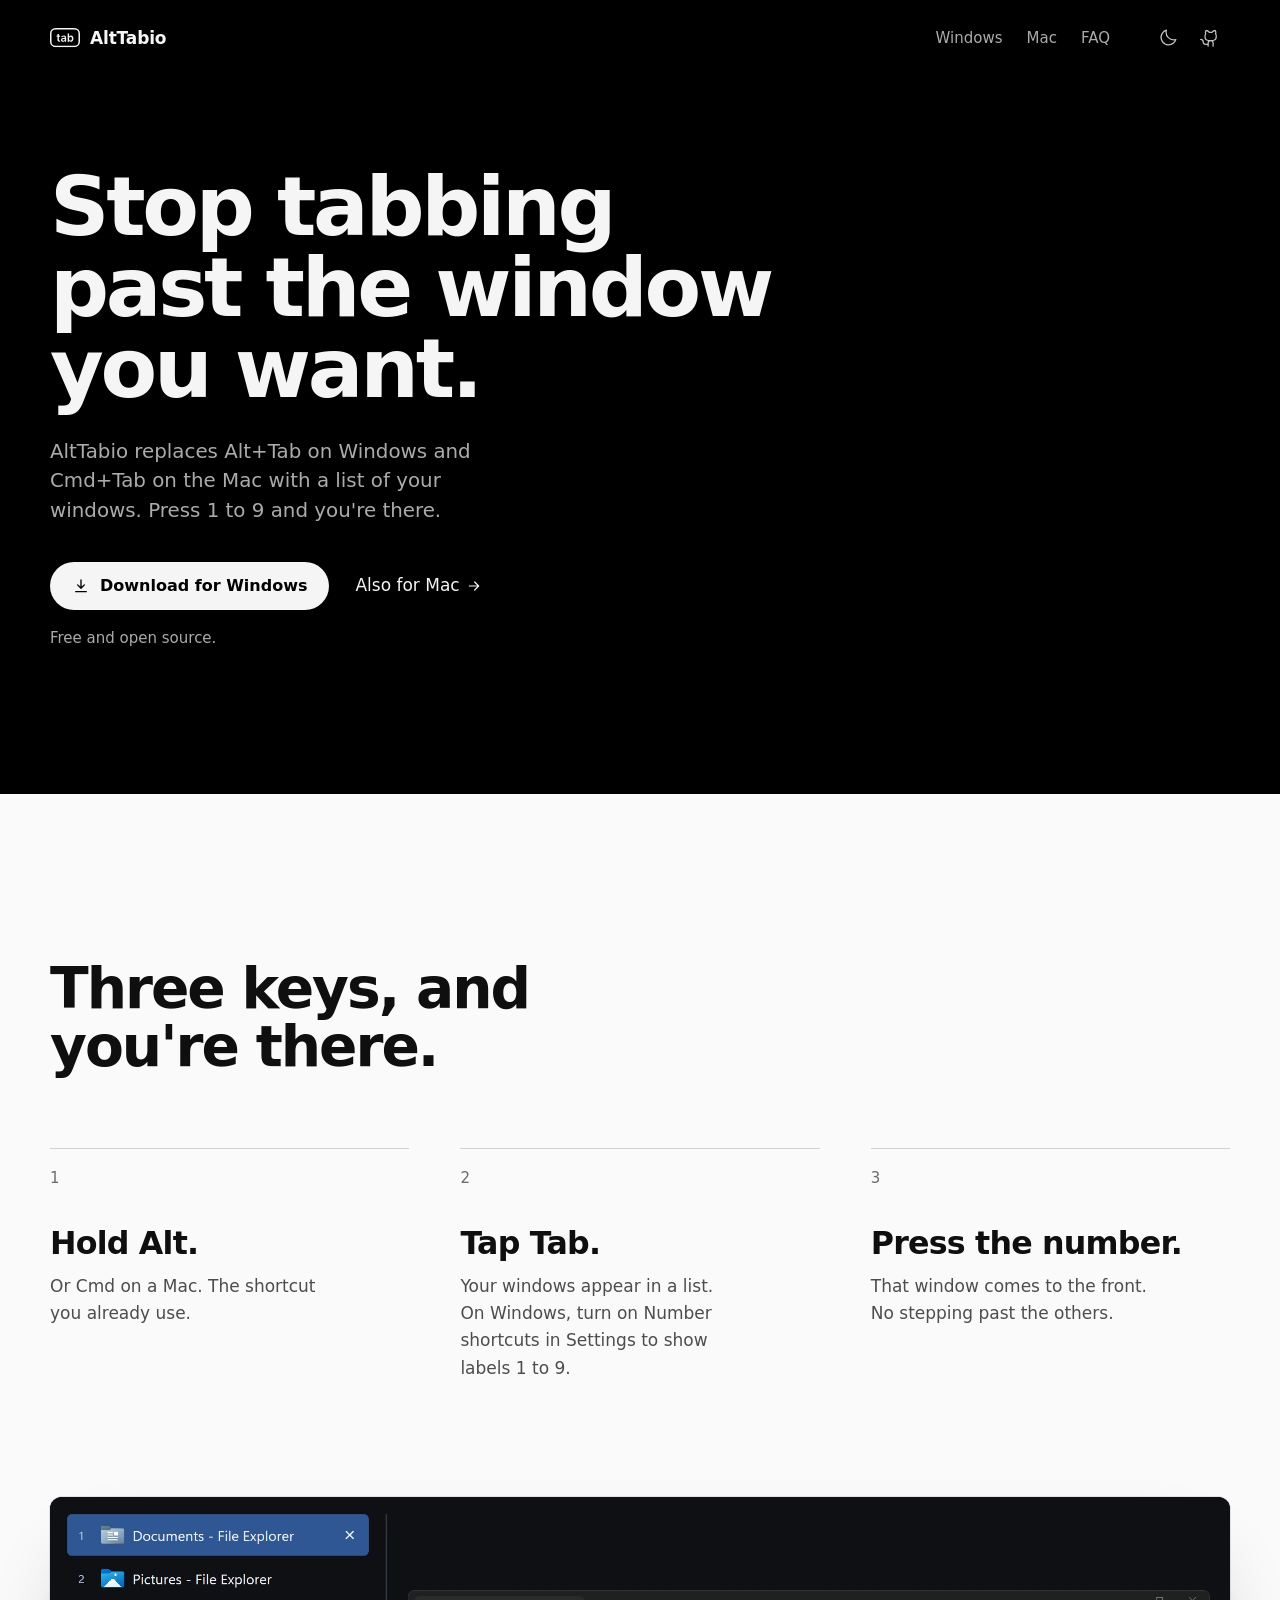
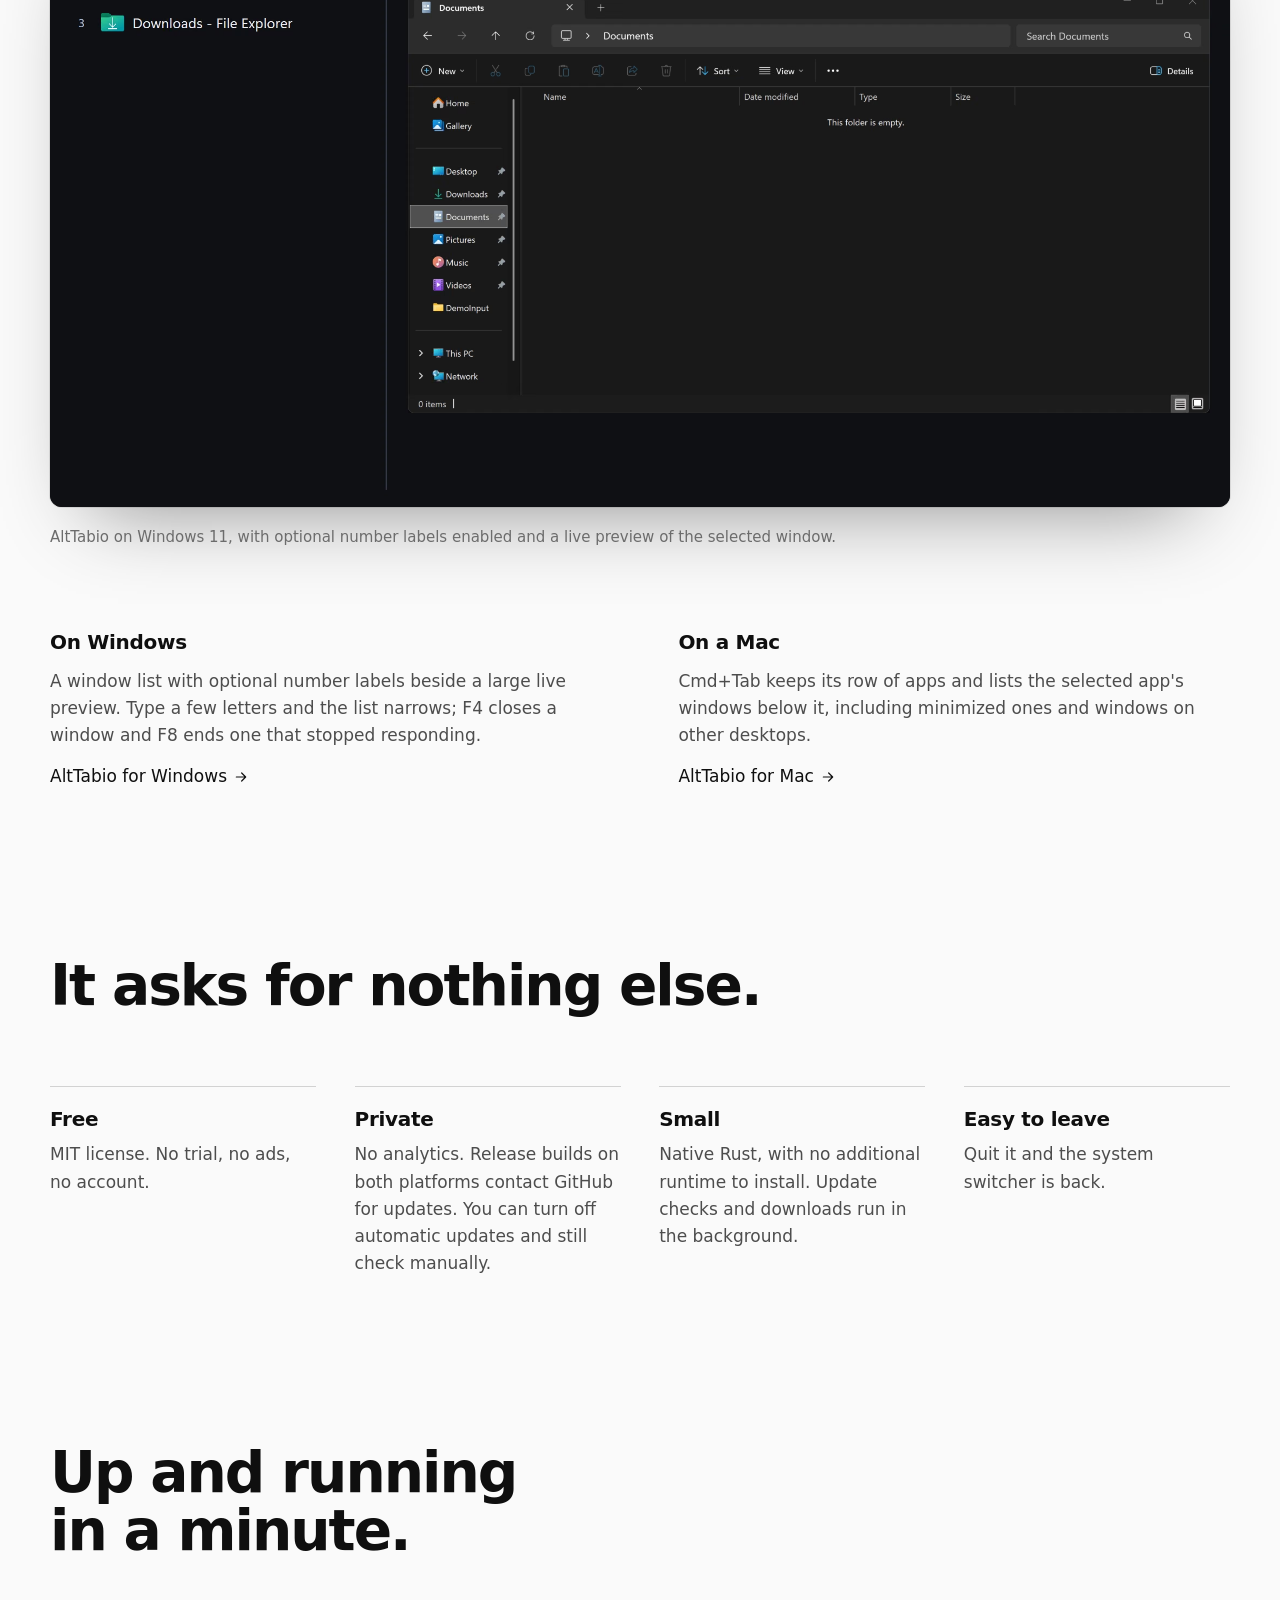
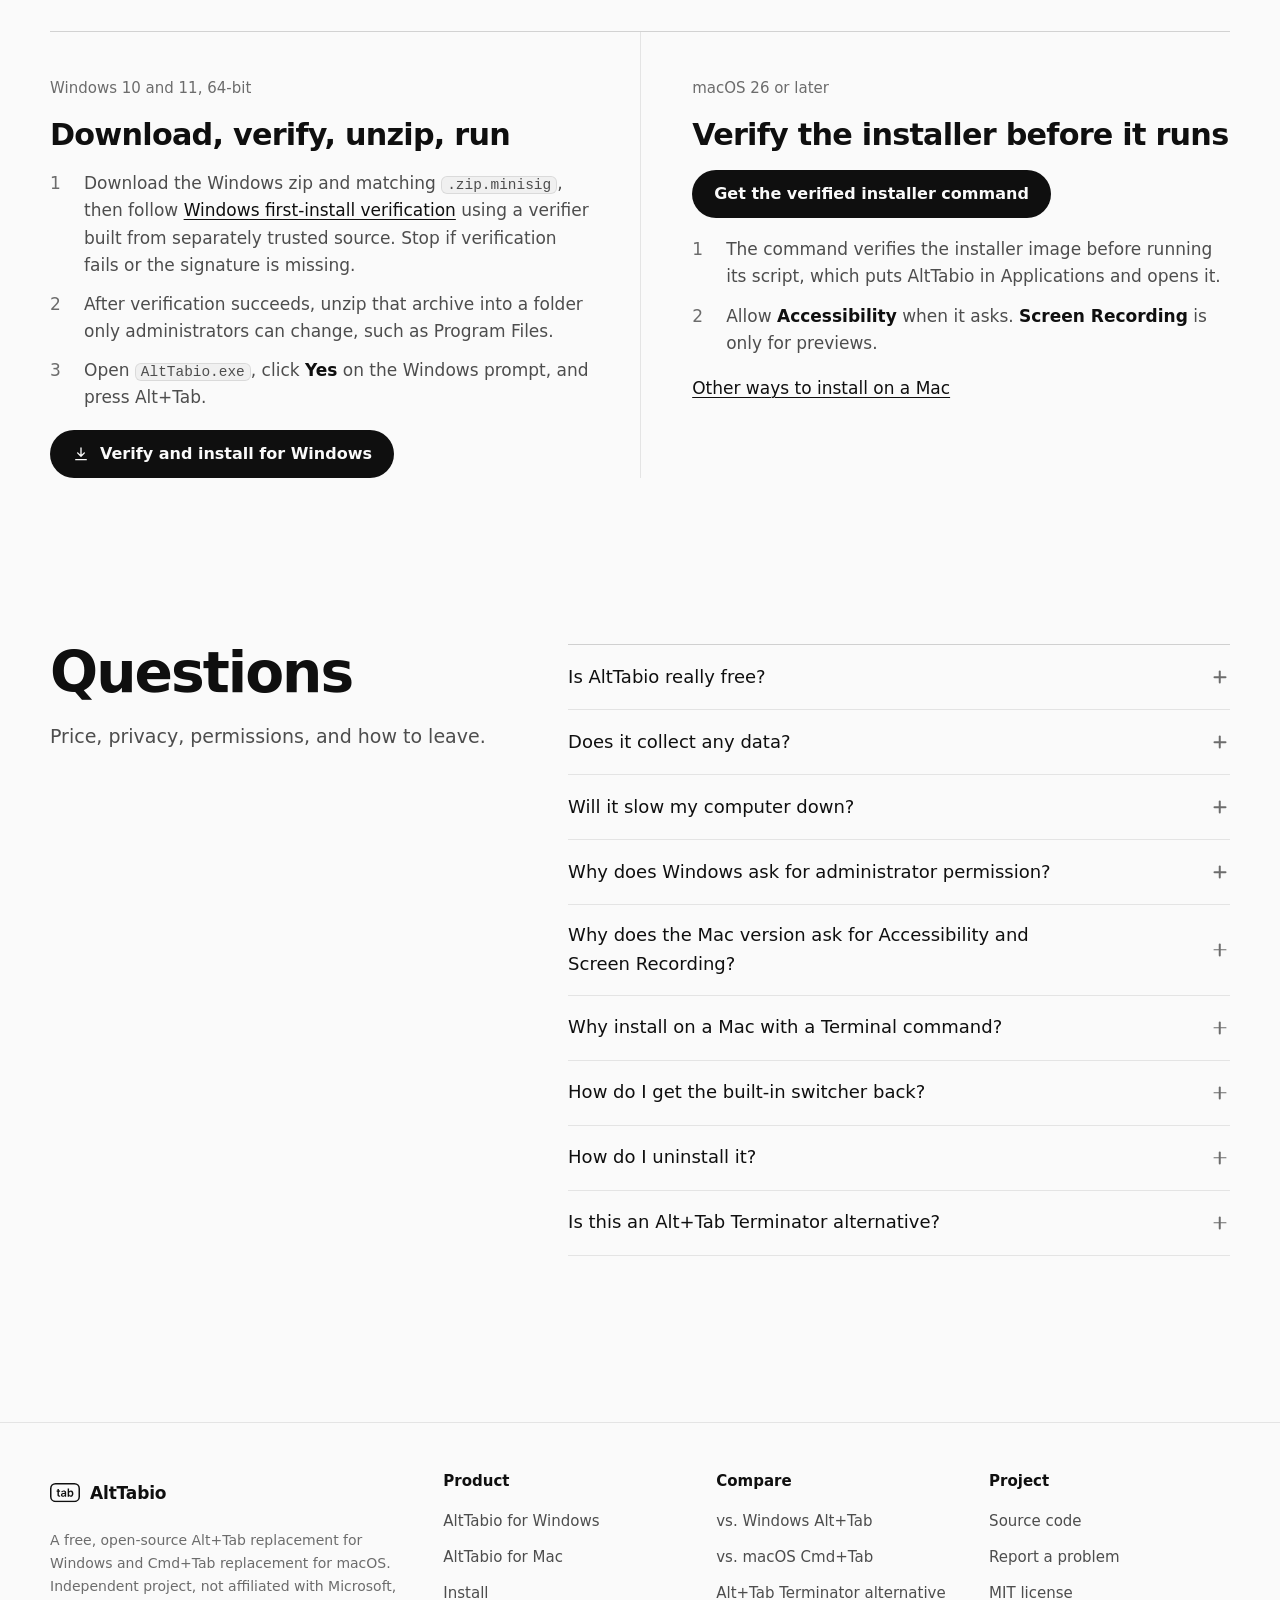
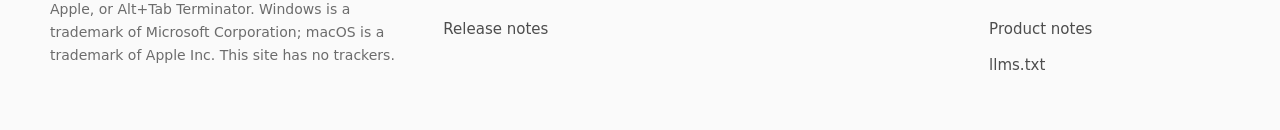
==== docs/index.html @ 64ae4514 "Merge main into the macOS installer bootstrap branch Preserve main's injected-input protections, Win" ====
<!doctype html>
<html lang="en">
<head>
<meta charset="utf-8" />
<meta name="viewport" content="width=device-width, initial-scale=1" />
<title>AltTabio: free Alt+Tab replacement for Windows and Mac</title>
<meta name="description" content="AltTabio replaces Alt+Tab on Windows and Cmd+Tab on macOS with a window list, number-key shortcuts, and a preview. Free, open source, no telemetry." />
<meta name="application-name" content="AltTabio" />
<meta name="robots" content="index, follow, max-image-preview:large, max-snippet:-1, max-video-preview:-1" />
<meta name="theme-color" content="#000000" media="(prefers-color-scheme: light)" />
<meta name="theme-color" content="#000000" media="(prefers-color-scheme: dark)" />
<meta name="color-scheme" content="light dark" />
<link rel="canonical" href="https://vibeslop.github.io/AltTabio/" />
<link rel="alternate" type="text/markdown" title="AltTabio product notes" href="https://vibeslop.github.io/AltTabio/product.md" />
<link rel="alternate" type="application/atom+xml" title="AltTabio releases" href="https://github.com/vibeslop/AltTabio/releases.atom" />
<link rel="describedby" href="https://vibeslop.github.io/AltTabio/llms.txt" />
<link rel="sitemap" type="application/xml" href="https://vibeslop.github.io/AltTabio/sitemap.xml" />
<link rel="icon" href="favicon.ico" sizes="any" />
<link rel="icon" href="favicon.svg" type="image/svg+xml" />
<link rel="apple-touch-icon" href="alttabio-icon.png" />
<meta property="og:type" content="website" />
<meta property="og:site_name" content="AltTabio" />
<meta property="og:locale" content="en_US" />
<meta property="og:title" content="AltTabio: free Alt+Tab replacement for Windows and Mac" />
<meta property="og:description" content="A window list, number-key shortcuts, and a preview. Replaces Alt+Tab on Windows and Cmd+Tab on macOS. Free and open source." />
<meta property="og:url" content="https://vibeslop.github.io/AltTabio/" />
<meta property="og:image" content="https://vibeslop.github.io/AltTabio/images/og-share.jpg" />
<meta property="og:image:type" content="image/jpeg" />
<meta property="og:image:width" content="1200" />
<meta property="og:image:height" content="630" />
<meta property="og:image:alt" content="AltTabio: Stop tabbing past the window you want. Free for Windows and Mac. A dark keyboard with the Tab key lit." />
<meta name="twitter:card" content="summary_large_image" />
<meta name="twitter:title" content="AltTabio: free Alt+Tab replacement for Windows and Mac" />
<meta name="twitter:description" content="A window list, number-key shortcuts, and a preview. Replaces Alt+Tab on Windows and Cmd+Tab on macOS." />
<meta name="twitter:image" content="https://vibeslop.github.io/AltTabio/images/og-share.jpg" />
<link rel="preload" as="image" type="image/avif" imagesrcset="images/hero-keyboard-1280.avif 1280w, images/hero-keyboard-1920.avif 1920w, images/hero-keyboard-2880.avif 2880w" imagesizes="100vw" media="(min-width: 760px)" fetchpriority="high" />
<link rel="stylesheet" href="site.css" />
<script>
(function () {
  var root = document.documentElement;
  try {
    var stored = localStorage.getItem("alttabio-theme");
    root.dataset.theme = stored === "light" || stored === "dark" ? stored
      : (matchMedia("(prefers-color-scheme: dark)").matches ? "dark" : "light");
  } catch (e) {
    root.dataset.theme = "light";
  }
  // Picks the download to lead with before the first paint. iPads report a Mac platform
  // but have touch points, and AltTabio does not run on them.
  var platform = (navigator.userAgentData && navigator.userAgentData.platform) || navigator.platform || "";
  root.dataset.os = /mac/i.test(platform) && navigator.maxTouchPoints < 2 ? "mac" : /win/i.test(platform) ? "windows" : "other";
})();
</script>
<script src="site.js" defer></script>
<script type="application/ld+json">
{
  "@context": "https://schema.org",
  "@graph": [
    {
      "@type": "WebSite",
      "@id": "https://vibeslop.github.io/AltTabio/#website",
      "url": "https://vibeslop.github.io/AltTabio/",
      "name": "AltTabio",
      "description": "Free, open-source Alt+Tab replacement for Windows and Cmd+Tab replacement for macOS.",
      "inLanguage": "en",
      "publisher": {"@id": "https://vibeslop.github.io/AltTabio/#software"}
    },
    {
      "@type": "WebPage",
      "@id": "https://vibeslop.github.io/AltTabio/#webpage",
      "url": "https://vibeslop.github.io/AltTabio/",
      "name": "AltTabio: free Alt+Tab replacement for Windows and Mac",
      "isPartOf": {"@id": "https://vibeslop.github.io/AltTabio/#website"},
      "about": {"@id": "https://vibeslop.github.io/AltTabio/#software"},
      "primaryImageOfPage": {"@type": "ImageObject", "url": "https://vibeslop.github.io/AltTabio/images/og-share.jpg"},
      "inLanguage": "en",
      "dateModified": "2026-10-23"
    },
    {
      "@type": "SoftwareApplication",
      "@id": "https://vibeslop.github.io/AltTabio/#software",
      "name": "AltTabio",
      "alternateName": ["Alt Tabio", "Alt-Tabio"],
      "url": "https://vibeslop.github.io/AltTabio/",
      "image": "https://vibeslop.github.io/AltTabio/alttabio-icon.png",
      "screenshot": "https://vibeslop.github.io/AltTabio/images/hero-switcher.png",
      "description": "AltTabio is a free, open-source window switcher. On Windows it replaces Alt+Tab with a list of open windows, optional number labels, a live preview, and search as you type. On macOS it replaces Cmd+Tab and lists every window of each app, including minimized windows and windows on other desktops.",
      "applicationCategory": "UtilitiesApplication",
      "applicationSubCategory": "Window switcher",
      "operatingSystem": "Windows 10, Windows 11, macOS 26",
      "softwareVersion": "1.3.0",
      "softwareRequirements": "64-bit Windows 10 or 11, or macOS 26 or later",
      "downloadUrl": "https://github.com/vibeslop/AltTabio/releases/latest",
      "installUrl": "https://vibeslop.github.io/AltTabio/#install",
      "codeRepository": "https://github.com/vibeslop/AltTabio",
      "license": "https://opensource.org/licenses/MIT",
      "isAccessibleForFree": true,
      "offers": {"@type": "Offer", "price": "0", "priceCurrency": "USD", "availability": "https://schema.org/InStock"},
      "featureList": [
        "Replaces Alt+Tab and optionally Win+Tab on Windows",
        "Replaces Cmd+Tab and optionally Option+Tab on macOS",
        "Lists every window of every app on macOS, including minimized, hidden, and other-desktop windows",
        "Live preview of the selected window",
        "Type to filter windows by title or app on Windows",
        "Number keys 1 to 9 switch to a window at once",
        "Close, minimize, hide, quit, or force-quit from the switcher",
        "No ads, no account, no telemetry",
        "Automatic updates from GitHub Releases on Windows and macOS"
      ],
      "sameAs": ["https://github.com/vibeslop/AltTabio"]
    },
    {
      "@type": "FAQPage",
      "@id": "https://vibeslop.github.io/AltTabio/#faq-schema",
      "mainEntity": [
        {"@type": "Question", "name": "Is AltTabio really free?", "acceptedAnswer": {"@type": "Answer", "text": "Yes. AltTabio is open-source software under the MIT license. There is no trial, no ads, no account, and no paid version."}},
        {"@type": "Question", "name": "Does AltTabio collect any data?", "acceptedAnswer": {"@type": "Answer", "text": "No. The app has no analytics. Release builds on Windows and macOS contact GitHub to check for and download updates. You can turn off automatic updates in Settings and still check manually. Update requests contain no window titles, query text, previews, or settings. The source code is public, so anyone can check."}},
        {"@type": "Question", "name": "Will AltTabio slow down my computer?", "acceptedAnswer": {"@type": "Answer", "text": "It is a small native program written in Rust. The switcher waits for the shortcut; update checks and downloads run in the background."}},
        {"@type": "Question", "name": "Why does Windows ask for administrator permission?", "acceptedAnswer": {"@type": "Answer", "text": "AltTabio needs it to see Alt+Tab before Windows does and to close a frozen program when you ask. Those are the only reasons."}},
        {"@type": "Question", "name": "Why does the Mac version ask for Accessibility and Screen Recording?", "acceptedAnswer": {"@type": "Answer", "text": "Accessibility lets AltTabio see Cmd+Tab before macOS does and raise, minimize, or close windows. Screen Recording is only for window previews, and AltTabio asks for it after your first Cmd+Tab. Without it the list still works."}},
        {"@type": "Question", "name": "Why install AltTabio on a Mac with a Terminal command?", "acceptedAnswer": {"@type": "Answer", "text": "AltTabio is not notarized by Apple, which takes a paid developer account, so macOS blocks a copy downloaded in a browser. The README command verifies the installer image against AltTabio's pinned release certificate before running its script, which installs the app in Applications. Every release is signed with the same certificate, so your permissions carry over to updates."}},
        {"@type": "Question", "name": "How do I get the built-in switcher back?", "acceptedAnswer": {"@type": "Answer", "text": "On Windows, right-click the AltTabio tray icon and choose Exit. On a Mac, quit AltTabio from its menu bar icon, or turn off Replace Cmd+Tab in its settings. On Windows you can also replace only Alt+Tab or only Win+Tab."}},
        {"@type": "Question", "name": "How do I uninstall AltTabio?", "acceptedAnswer": {"@type": "Answer", "text": "On Windows, turn off start with Windows if you enabled it, exit from the tray icon, and delete the folder. On a Mac, turn off Launch at login, quit AltTabio, delete AltTabio.app, and remove its settings folder and permissions."}},
        {"@type": "Question", "name": "Is AltTabio an Alt+Tab Terminator alternative?", "acceptedAnswer": {"@type": "Answer", "text": "Yes. AltTabio is an independent, open-source window switcher for people who want a list and a live preview on Alt+Tab. It is not affiliated with Alt+Tab Terminator."}}
      ]
    }
  ]
}
</script>
</head>
<body>
<a class="skip" href="#main">Skip to content</a>

<svg width="0" height="0" style="position:absolute" aria-hidden="true">
  <symbol id="mark" viewBox="0 0 25 16">
    <rect x=".625" y=".625" width="23.75" height="14.75" rx="4" fill="none" stroke="currentColor" stroke-width="1.25"/>
    <path fill="currentColor" d="M8.39 6.3L8.39 7.23L7.41 7.23L7.41 9.96Q7.41 10.23 7.52 10.36Q7.64 10.49 7.91 10.49Q7.99 10.49 8.12 10.47Q8.26 10.45 8.34 10.43L8.53 11.35Q8.33 11.41 8.13 11.43Q7.92 11.46 7.74 11.46Q7.01 11.46 6.61 11.09Q6.22 10.73 6.22 10.06L6.22 7.23L5.5 7.23L5.5 6.3L6.22 6.3L6.22 5.09L7.41 5.09L7.41 6.3ZM10.79 11.49Q10.31 11.49 9.92 11.32Q9.53 11.14 9.31 10.8Q9.09 10.46 9.09 9.96Q9.09 9.39 9.37 9.07Q9.65 8.75 10.09 8.61Q10.53 8.47 11.02 8.42Q11.69 8.35 11.98 8.28Q12.28 8.22 12.28 7.96L12.28 7.94Q12.28 7.56 12.05 7.36Q11.82 7.15 11.39 7.15Q10.95 7.15 10.68 7.35Q10.42 7.54 10.33 7.79L9.23 7.57Q9.46 6.9 10.04 6.57Q10.62 6.24 11.39 6.24Q11.75 6.24 12.11 6.32Q12.48 6.41 12.78 6.61Q13.09 6.8 13.28 7.14Q13.46 7.48 13.46 7.99L13.46 11.39L12.33 11.39L12.33 10.69L12.28 10.69Q12.12 11.01 11.75 11.25Q11.38 11.49 10.79 11.49ZM11.09 10.61Q11.64 10.61 11.96 10.3Q12.29 9.99 12.29 9.56L12.29 8.96Q12.21 9.03 12 9.08Q11.79 9.12 11.55 9.16Q11.32 9.19 11.17 9.21Q10.77 9.27 10.5 9.43Q10.23 9.6 10.23 9.95Q10.23 10.27 10.47 10.44Q10.72 10.61 11.09 10.61ZM17.4 11.48Q16.96 11.48 16.67 11.33Q16.39 11.18 16.21 10.97Q16.04 10.76 15.95 10.58L15.87 10.58L15.87 11.39L14.72 11.39L14.72 4.61L15.9 4.61L15.9 7.15L15.95 7.15Q16.04 6.97 16.2 6.76Q16.37 6.54 16.66 6.39Q16.95 6.24 17.4 6.24Q17.99 6.24 18.47 6.54Q18.94 6.84 19.22 7.42Q19.5 8.01 19.5 8.85Q19.5 9.69 19.22 10.28Q18.95 10.86 18.48 11.17Q18 11.48 17.4 11.48ZM17.08 10.51Q17.67 10.51 17.98 10.03Q18.29 9.56 18.29 8.85Q18.29 8.14 17.98 7.68Q17.68 7.21 17.08 7.21Q16.49 7.21 16.19 7.66Q15.88 8.11 15.88 8.85Q15.88 9.59 16.19 10.05Q16.5 10.51 17.08 10.51Z"/>
  </symbol>
  <symbol id="i-download" viewBox="0 0 24 24"><g fill="none" stroke="currentColor" stroke-width="1.8" stroke-linecap="round" stroke-linejoin="round"><path d="M12 4v11M7.5 10.5L12 15l4.5-4.5M5 19.5h14"/></g></symbol>
  <symbol id="i-github" viewBox="0 0 256 256"><path fill="currentColor" d="M208.31,75.68A59.78,59.78,0,0,0,202.93,28,8,8,0,0,0,196,24a59.75,59.75,0,0,0-48,24H124A59.75,59.75,0,0,0,76,24a8,8,0,0,0-6.93,4,59.78,59.78,0,0,0-5.38,47.68A58.14,58.14,0,0,0,56,104v8a56.06,56.06,0,0,0,48.44,55.47A39.8,39.8,0,0,0,96,192v8H72a24,24,0,0,1-24-24A40,40,0,0,0,8,136a8,8,0,0,0,0,16,24,24,0,0,1,24,24,40,40,0,0,0,40,40H96v16a8,8,0,0,0,16,0V192a24,24,0,0,1,48,0v40a8,8,0,0,0,16,0V192a39.8,39.8,0,0,0-8.44-24.53A56.06,56.06,0,0,0,216,112v-8A58.14,58.14,0,0,0,208.31,75.68ZM200,112a40,40,0,0,1-40,40H112a40,40,0,0,1-40-40v-8a41.74,41.74,0,0,1,6.9-22.48A8,8,0,0,0,80,73.83a43.81,43.81,0,0,1,.79-33.58,43.88,43.88,0,0,1,32.32,20.06A8,8,0,0,0,119.82,64h32.35a8,8,0,0,0,6.74-3.69,43.87,43.87,0,0,1,32.32-20.06A43.81,43.81,0,0,1,192,73.83a8.09,8.09,0,0,0,1,7.65A41.72,41.72,0,0,1,200,104Z"/></symbol>
  <symbol id="i-list" viewBox="0 0 256 256"><path fill="currentColor" d="M224,128a8,8,0,0,1-8,8H40a8,8,0,0,1,0-16H216A8,8,0,0,1,224,128ZM40,72H216a8,8,0,0,0,0-16H40a8,8,0,0,0,0,16ZM216,184H40a8,8,0,0,0,0,16H216a8,8,0,0,0,0-16Z"/></symbol>
  <symbol id="i-x" viewBox="0 0 256 256"><path fill="currentColor" d="M205.66,194.34a8,8,0,0,1-11.32,11.32L128,139.31,61.66,205.66a8,8,0,0,1-11.32-11.32L116.69,128,50.34,61.66A8,8,0,0,1,61.66,50.34L128,116.69l66.34-66.35a8,8,0,0,1,11.32,11.32L139.31,128Z"/></symbol>
  <symbol id="i-sun" viewBox="0 0 256 256"><path fill="currentColor" d="M120,40V16a8,8,0,0,1,16,0V40a8,8,0,0,1-16,0Zm72,88a64,64,0,1,1-64-64A64.07,64.07,0,0,1,192,128Zm-16,0a48,48,0,1,0-48,48A48.05,48.05,0,0,0,176,128ZM58.34,69.66A8,8,0,0,0,69.66,58.34l-16-16A8,8,0,0,0,42.34,53.66Zm0,116.68-16,16a8,8,0,0,0,11.32,11.32l16-16a8,8,0,0,0-11.32-11.32ZM192,72a8,8,0,0,0,5.66-2.34l16-16a8,8,0,0,0-11.32-11.32l-16,16A8,8,0,0,0,192,72Zm5.66,114.34a8,8,0,0,0-11.32,11.32l16,16a8,8,0,0,0,11.32-11.32ZM48,128a8,8,0,0,0-8-8H16a8,8,0,0,0,0,16H40A8,8,0,0,0,48,128Zm80,80a8,8,0,0,0-8,8v24a8,8,0,0,0,16,0V216A8,8,0,0,0,128,208Zm112-88H216a8,8,0,0,0,0,16h24a8,8,0,0,0,0-16Z"/></symbol>
<symbol id="i-moon" viewBox="0 0 256 256"><path fill="currentColor" d="M233.54,142.23a8,8,0,0,0-8-2,88.08,88.08,0,0,1-109.8-109.8,8,8,0,0,0-10-10,104.84,104.84,0,0,0-52.91,37A104,104,0,0,0,136,224a103.09,103.09,0,0,0,62.52-20.88,104.84,104.84,0,0,0,37-52.91A8,8,0,0,0,233.54,142.23ZM188.9,190.34A88,88,0,0,1,65.66,67.11a89,89,0,0,1,31.4-26A106,106,0,0,0,96,56,104.11,104.11,0,0,0,200,160a106,106,0,0,0,14.92-1.06A89,89,0,0,1,188.9,190.34Z"/></symbol>
  <symbol id="i-arrow" viewBox="0 0 24 24"><g fill="none" stroke="currentColor" stroke-width="1.8" stroke-linecap="round" stroke-linejoin="round"><path d="M5 12h14M13 6l6 6-6 6"/></g></symbol>
  <symbol id="i-copy" viewBox="0 0 24 24"><g fill="none" stroke="currentColor" stroke-width="1.7" stroke-linecap="round" stroke-linejoin="round"><rect x="8.5" y="8.5" width="11.5" height="11.5" rx="2.5"/><path d="M15.5 8.5V6.5a2.5 2.5 0 0 0-2.5-2.5H6.5A2.5 2.5 0 0 0 4 6.5V13a2.5 2.5 0 0 0 2.5 2.5h2"/></g></symbol>
  <symbol id="i-check" viewBox="0 0 24 24"><g fill="none" stroke="currentColor" stroke-width="1.9" stroke-linecap="round" stroke-linejoin="round"><path d="M5 12.5l4.5 4.5L19 7.5"/></g></symbol>
  <symbol id="i-terminal" viewBox="0 0 24 24"><g fill="none" stroke="currentColor" stroke-width="1.8" stroke-linecap="round" stroke-linejoin="round"><path d="M5 7.5l4.5 4.5L5 16.5M12 17h7"/></g></symbol>
</svg>

<header class="stage">
  <nav class="wrap nav" aria-label="Site">
    <a class="brand" href="./" aria-label="AltTabio home">
      <svg class="mark" viewBox="0 0 25 16" aria-hidden="true"><use href="#mark"/></svg>
      <span>AltTabio</span>
    </a>
    <div class="navlinks">
      <a href="windows/">Windows</a>
      <a href="mac/">Mac</a>
      <a href="#faq">FAQ</a>
    </div>
    <div class="nav-tools">
      <button class="icon-btn" id="theme-btn" type="button" aria-label="Use the dark appearance">
        <svg viewBox="0 0 256 256" aria-hidden="true"><use href="#i-moon"/></svg>
      </button>
      <a class="icon-btn nav-github" href="https://github.com/vibeslop/AltTabio" aria-label="AltTabio on GitHub">
        <svg viewBox="0 0 256 256" aria-hidden="true"><use href="#i-github"/></svg>
      </a>
    </div>
  </nav>
</header>

<main id="main">
  <section class="stage hero" aria-labelledby="hero-title">
    <picture class="hero-art">
      <source media="(max-width: 759px)" type="image/avif" srcset="images/hero-keys-1200.avif" />
      <source media="(max-width: 759px)" type="image/webp" srcset="images/hero-keys-1200.webp" />
      <source type="image/avif" srcset="images/hero-keyboard-1280.avif 1280w, images/hero-keyboard-1920.avif 1920w, images/hero-keyboard-2880.avif 2880w" sizes="100vw" />
      <source type="image/webp" srcset="images/hero-keyboard-1280.webp 1280w, images/hero-keyboard-1920.webp 1920w, images/hero-keyboard-2880.webp 2880w" sizes="100vw" />
      <img src="images/hero-keyboard-1440.jpg" width="2880" height="1620" alt="" fetchpriority="high" decoding="async" />
    </picture>
    <div class="wrap hero-copy">
      <h1 id="hero-title">Stop tabbing past the window you&nbsp;want.</h1>
      <p class="sub">AltTabio replaces Alt+Tab on Windows and Cmd+Tab on the Mac with a list of your windows. Press 1 to 9 and you're there.</p>
      <div class="cta">
        <a class="btn only-win" href="windows/#install"><svg viewBox="0 0 24 24" aria-hidden="true"><use href="#i-download"/></svg>Download for Windows</a>
        <a class="link only-win" href="mac/">Also for Mac <svg viewBox="0 0 24 24" aria-hidden="true"><use href="#i-arrow"/></svg></a>
        <a class="btn only-mac" href="#install-mac" data-sheet="mac-sheet"><svg viewBox="0 0 24 24" aria-hidden="true"><use href="#i-terminal"/></svg>Install on Mac</a>
        <a class="link only-mac" href="windows/">Also for Windows <svg viewBox="0 0 24 24" aria-hidden="true"><use href="#i-arrow"/></svg></a>
      </div>
      <p class="note">Free and open source.</p>
    </div>
  </section>

  <section id="how" aria-labelledby="how-title">
    <div class="wrap">
      <div class="head">
        <h2 id="how-title">Three keys, and you're there.</h2>
      </div>
      <ol class="presses">
        <li><b>Hold Alt.</b><span>Or Cmd on a Mac. The shortcut you already use.</span></li>
        <li><b>Tap Tab.</b><span>Your windows appear in a list. On Windows, turn on Number shortcuts in Settings to show labels 1 to 9.</span></li>
        <li><b>Press the number.</b><span>That window comes to the front. No stepping past the others.</span></li>
      </ol>
      <figure class="shot">
        <picture>
          <source type="image/avif" srcset="images/switcher-windows.avif" />
          <source type="image/webp" srcset="images/switcher-windows.webp" />
          <img src="images/hero-switcher.png" width="2177" height="1125" loading="lazy" decoding="async" alt="AltTabio on Windows 11: a numbered list of three File Explorer windows on the left, and a live preview of the selected Documents window on the right." />
        </picture>
        <figcaption>AltTabio on Windows 11, with optional number labels enabled and a live preview of the selected window.</figcaption>
      </figure>
      <div class="platforms">
        <div>
          <h3>On Windows</h3>
          <p>A window list with optional number labels beside a large live preview. Type a few letters and the list narrows; F4 closes a window and F8 ends one that stopped responding.</p>
          <a class="link" href="windows/">AltTabio for Windows <svg viewBox="0 0 24 24" aria-hidden="true"><use href="#i-arrow"/></svg></a>
        </div>
        <div>
          <h3>On a Mac</h3>
          <p>Cmd+Tab keeps its row of apps and lists the selected app's windows below it, including minimized ones and windows on other desktops.</p>
          <a class="link" href="mac/">AltTabio for Mac <svg viewBox="0 0 24 24" aria-hidden="true"><use href="#i-arrow"/></svg></a>
        </div>
      </div>
    </div>
  </section>

  <section id="promises" aria-labelledby="promises-title">
    <div class="wrap">
      <div class="head">
        <h2 id="promises-title">It asks for nothing else.</h2>
      </div>
      <dl class="promises">
        <div><dt>Free</dt><dd>MIT license. No trial, no ads, no account.</dd></div>
        <div><dt>Private</dt><dd>No analytics. Release builds on both platforms contact GitHub for updates. You can turn off automatic updates and still check manually.</dd></div>
        <div><dt>Small</dt><dd>Native Rust, with no additional runtime to install. Update checks and downloads run in the background.</dd></div>
        <div><dt>Easy to leave</dt><dd>Quit it and the system switcher is back.</dd></div>
      </dl>
    </div>
  </section>

  <section id="install" aria-labelledby="install-title">
    <div class="wrap">
      <div class="head">
        <h2 id="install-title">Up and running in a minute.</h2>
      </div>
      <div class="get">
        <div id="install-windows">
          <span class="os">Windows 10 and 11, 64-bit</span>
          <h3>Download, verify, unzip, run</h3>
          <ol class="steps">
            <li><span>Download the Windows zip and matching <code class="inline">.zip.minisig</code>, then follow <a href="https://github.com/vibeslop/AltTabio/blob/main/docs/windows-install.md">Windows first-install verification</a> using a verifier built from separately trusted source. Stop if verification fails or the signature is missing.</span></li>
            <li><span>After verification succeeds, unzip that archive into a folder only administrators can change, such as Program Files.</span></li>
            <li><span>Open <code class="inline">AltTabio.exe</code>, click <strong>Yes</strong> on the Windows prompt, and press Alt+Tab.</span></li>
          </ol>
          <a class="btn" href="windows/#install"><svg viewBox="0 0 24 24" aria-hidden="true"><use href="#i-download"/></svg>Verify and install for Windows</a>
        </div>
        <div id="install-mac">
          <span class="os">macOS 26 or later</span>
          <h3>Verify the installer before it runs</h3>
          <a class="btn" href="https://github.com/vibeslop/AltTabio#macos">Get the verified installer command</a>
          <ol class="steps">
            <li><span>The command verifies the installer image before running its script, which puts AltTabio in Applications and opens it.</span></li>
            <li><span>Allow <strong>Accessibility</strong> when it asks. <strong>Screen Recording</strong> is only for previews.</span></li>
          </ol>
          <a class="more-link" href="mac/#install">Other ways to install on a Mac</a>
        </div>
      </div>
    </div>
  </section>

  <section id="faq" aria-labelledby="faq-title">
    <div class="wrap split">
      <div class="head">
        <h2 id="faq-title">Questions</h2>
        <p>Price, privacy, permissions, and how to leave.</p>
      </div>
      <div class="faq">
        <details>
          <summary>Is AltTabio really free?<span class="plus" aria-hidden="true"></span></summary>
          <div class="ans"><p>Yes. AltTabio is open-source software under the MIT license. There is no trial, no ads, no account, and no paid version.</p></div>
        </details>
        <details>
          <summary>Does it collect any data?<span class="plus" aria-hidden="true"></span></summary>
          <div class="ans"><p>No. The app has no analytics. Release builds on Windows and macOS contact GitHub to check for and download updates. You can turn off automatic updates in Settings and still check manually. Update requests contain no window titles, query text, previews, or settings. The <a href="https://github.com/vibeslop/AltTabio">source code</a> is public, so anyone can check.</p></div>
        </details>
        <details>
          <summary>Will it slow my computer down?<span class="plus" aria-hidden="true"></span></summary>
          <div class="ans"><p>It is a small native program written in Rust. The switcher waits for the shortcut; update checks and downloads run in the background.</p></div>
        </details>
        <details>
          <summary>Why does Windows ask for administrator permission?<span class="plus" aria-hidden="true"></span></summary>
          <div class="ans"><p>AltTabio needs it to see Alt+Tab before Windows does and to close a frozen program when you ask. Those are the only reasons.</p></div>
        </details>
        <details>
          <summary>Why does the Mac version ask for Accessibility and Screen Recording?<span class="plus" aria-hidden="true"></span></summary>
          <div class="ans"><p>Accessibility lets AltTabio see Cmd+Tab before macOS does and raise, minimize, or close windows. Screen Recording is only for window previews, and AltTabio asks for it after your first Cmd+Tab. Without it the list still works.</p></div>
        </details>
        <details>
          <summary>Why install on a Mac with a Terminal command?<span class="plus" aria-hidden="true"></span></summary>
          <div class="ans"><p>AltTabio is not notarized by Apple, which takes a paid developer account, so macOS blocks a copy downloaded in a browser. The README command verifies the installer image against AltTabio's pinned release certificate before running its script, which installs the app in Applications. Every release is signed with the same certificate, so your permissions carry over to updates.</p><p>You can also <a href="mac/#install">download the zip and allow it by hand</a>.</p></div>
        </details>
        <details>
          <summary>How do I get the built-in switcher back?<span class="plus" aria-hidden="true"></span></summary>
          <div class="ans"><p>On Windows, right-click the AltTabio tray icon and choose Exit. On a Mac, quit AltTabio from its menu bar icon, or turn off Replace ⌘ Tab in its settings.</p><p>On Windows you can also replace only Alt+Tab or only Win+Tab.</p></div>
        </details>
        <details>
          <summary>How do I uninstall it?<span class="plus" aria-hidden="true"></span></summary>
          <div class="ans"><p>On Windows, turn off start with Windows if you enabled it, exit from the tray icon, and delete the folder.</p><p>On a Mac, turn off Launch at login, quit AltTabio, delete <code class="inline">AltTabio.app</code>, and remove its settings and permissions. The <a href="mac/#uninstall">Mac page</a> has the commands.</p></div>
        </details>
        <details id="faq-terminator">
          <summary>Is this an Alt+Tab Terminator alternative?<span class="plus" aria-hidden="true"></span></summary>
          <div class="ans"><p>Yes. AltTabio is an independent, open-source window switcher for people who want a list and a live preview on Alt+Tab. It is not affiliated with Alt+Tab Terminator.</p></div>
        </details>
      </div>
    </div>
  </section>

</main>

<footer>
  <div class="wrap foot">
    <div>
      <a class="brand" href="./">
        <svg class="mark" viewBox="0 0 25 16" aria-hidden="true"><use href="#mark"/></svg>
        <span>AltTabio</span>
      </a>
      <p class="colophon">A free, open-source Alt+Tab replacement for Windows and Cmd+Tab replacement for macOS. Independent project, not affiliated with Microsoft, Apple, or Alt+Tab Terminator. Windows is a trademark of Microsoft Corporation; macOS is a trademark of Apple Inc. This site has no trackers.</p>
    </div>
    <nav aria-labelledby="foot-product">
      <h2 id="foot-product">Product</h2>
      <ul>
        <li><a href="windows/">AltTabio for Windows</a></li>
        <li><a href="mac/">AltTabio for Mac</a></li>
        <li><a href="#install">Install</a></li>
        <li><a href="https://github.com/vibeslop/AltTabio/releases">Release notes</a></li>
      </ul>
    </nav>
    <nav aria-labelledby="foot-compare">
      <h2 id="foot-compare">Compare</h2>
      <ul>
        <li><a href="windows/#compare">vs. Windows Alt+Tab</a></li>
        <li><a href="mac/#compare">vs. macOS Cmd+Tab</a></li>
        <li><a href="#faq-terminator">Alt+Tab Terminator alternative</a></li>
      </ul>
    </nav>
    <nav aria-labelledby="foot-project">
      <h2 id="foot-project">Project</h2>
      <ul>
        <li><a href="https://github.com/vibeslop/AltTabio">Source code</a></li>
        <li><a href="https://github.com/vibeslop/AltTabio/issues">Report a problem</a></li>
        <li><a href="https://github.com/vibeslop/AltTabio/blob/main/LICENSE">MIT license</a></li>
        <li><a href="product.md">Product notes</a></li>
        <li><a href="llms.txt">llms.txt</a></li>
      </ul>
    </nav>
  </div>
</footer>

<dialog class="sheet" id="mac-sheet" aria-labelledby="sheet-title">
  <h2 id="sheet-title">Install AltTabio on your Mac</h2>
  <p>Copy the bootstrap block from the README into Terminal. It verifies the installer image with the pinned release certificate before running its script.</p>
  <a class="btn" href="https://github.com/vibeslop/AltTabio#macos">Get the verified installer command</a>
  <div class="row">
    <a href="mac/#install">Other ways to install</a>
    <form method="dialog"><button class="btn btn-quiet btn-sm">Done</button></form>
  </div>
</dialog>
</body>
</html>
---- docs/site.css ----
/* AltTabio's switcher is drawn in pure greys with no accent, and the site follows it: neutral
   greys tuned in OKLCH, the system font the app draws with, and black and white for the one
   action on each screen. Every page opens on a dark stage; the rest follows the appearance. */
:root{
  color-scheme: light;
  --bg: oklch(0.985 0 0);
  --bg-2: oklch(0.955 0 0);
  --surface: oklch(1 0 0);
  --text: oklch(0.17 0 0);
  --text-2: oklch(0.42 0 0);
  --text-3: oklch(0.53 0 0);
  --line: oklch(0 0 0 / 0.09);
  --line-2: oklch(0 0 0 / 0.16);
  --stage: oklch(0 0 0);
  --stage-text: oklch(0.97 0 0);
  --stage-text-2: oklch(0.74 0 0);
  --sans: "Segoe UI Variable Text", "Segoe UI", system-ui, -apple-system, Roboto, "Helvetica Neue", sans-serif;
  --display: "Segoe UI Variable Display", "Segoe UI", system-ui, -apple-system, Roboto, "Helvetica Neue", sans-serif;
  --mono: ui-monospace, "SF Mono", "Cascadia Mono", Menlo, Consolas, monospace;
  --maxw: 1180px;
  --space: clamp(6rem, 13vw, 11rem);
}
[data-theme="dark"]{
  color-scheme: dark;
  --bg: oklch(0.14 0 0);
  --bg-2: oklch(0.175 0 0);
  --surface: oklch(0.19 0 0);
  --text: oklch(0.96 0 0);
  --text-2: oklch(0.78 0 0);
  --text-3: oklch(0.66 0 0);
  /* Solid in the dark: alpha white borders glow instead of receding. */
  --line: oklch(0.25 0 0);
  --line-2: oklch(0.32 0 0);
}

*,*::before,*::after{ box-sizing: border-box; }
html{ -webkit-text-size-adjust: 100%; scroll-behavior: smooth; scroll-padding-top: 24px; font-synthesis: none; }
body{
  margin: 0; background: var(--bg); color: var(--text);
  font: 400 1.0625rem/1.6 var(--sans);
  overflow-wrap: break-word;
  -webkit-font-smoothing: antialiased; -moz-osx-font-smoothing: grayscale;
}
img{ max-width: 100%; height: auto; display: block; }
svg{ display: block; }
a{ color: inherit; text-decoration-thickness: from-font; text-underline-offset: 0.2em; touch-action: manipulation; }
p{ margin: 0; }
h1,h2,h3{ margin: 0; font-family: var(--display); text-wrap: balance; }
code{ font-family: var(--mono); }
::selection{ background: oklch(0.5 0 0 / 0.3); }
:where(a,button,summary,[tabindex]):focus-visible{ outline: 2px solid currentColor; outline-offset: 3px; }
.sr-only{ position: absolute; width: 1px; height: 1px; padding: 0; margin: -1px; overflow: hidden; clip-path: inset(50%); white-space: nowrap; border: 0; }
.skip{
  position: absolute; left: 12px; top: 12px; z-index: 50; padding: 10px 14px; border-radius: 10px;
  background: var(--stage-text); color: var(--stage); font-weight: 600; text-decoration: none; translate: 0 -200%;
}
.skip:focus-visible{ translate: 0 0; }
.wrap{ width: min(var(--maxw), calc(100% - 64px)); margin-inline: auto; }
@media (max-width: 767px){ .wrap{ width: calc(100% - 40px); } }
[data-os="mac"] .only-win, :root:not([data-os="mac"]) .only-mac{ display: none !important; }
.theme-switching, .theme-switching *{ transition: none !important; }

/* Buttons: one solid action per screen, in the text color; everything else is a quiet link. */
.btn{
  display: inline-flex; align-items: center; justify-content: center; gap: 10px;
  height: 48px; padding: 0 22px; border: 0; border-radius: 999px; cursor: pointer; user-select: none;
  font: 600 1rem/1 var(--sans); text-decoration: none; white-space: nowrap;
  background: var(--text); color: var(--bg);
  transition-property: background-color, color, transform; transition-duration: 150ms; transition-timing-function: ease-out;
}
.btn svg{ width: 18px; height: 18px; flex: none; }
.btn:active{ transform: scale(0.97); }
@media (hover: hover) and (pointer: fine){ .btn:hover{ background: color-mix(in oklch, var(--text) 82%, var(--bg)); } }
.btn-quiet{ background: transparent; color: var(--text); box-shadow: inset 0 0 0 1px var(--line-2); }
@media (hover: hover) and (pointer: fine){ .btn-quiet:hover{ background: var(--bg-2); } }
.btn-sm{ height: 36px; padding: 0 16px; font-size: 0.9375rem; }
.link{ display: inline-flex; align-items: center; gap: 6px; font-weight: 500; color: inherit; text-decoration: none; }
.link svg{ width: 16px; height: 16px; transition: translate 150ms ease-out; }
@media (hover: hover) and (pointer: fine){ .link:hover{ text-decoration: underline; } .link:hover svg{ translate: 3px 0; } }
.icon-btn{
  width: 40px; height: 40px; flex: none; display: grid; place-items: center; padding: 0; border: 0;
  border-radius: 999px; background: transparent; color: inherit; opacity: 0.8; cursor: pointer;
  transition: opacity 150ms ease-out, background-color 150ms ease-out;
}
.icon-btn svg{ width: 20px; height: 20px; }
@media (hover: hover) and (pointer: fine){ .icon-btn:hover{ opacity: 1; background: oklch(0.5 0 0 / 0.14); } }

/* The stage: every page opens on black, the header sits on it and scrolls away with it. */
.stage{ position: relative; isolation: isolate; background: var(--stage); color: var(--stage-text); }
.stage .btn{ background: var(--stage-text); color: var(--stage); }
@media (hover: hover) and (pointer: fine){ .stage .btn:hover{ background: oklch(0.85 0 0); } }
.nav{ position: relative; z-index: 2; display: flex; align-items: center; gap: 8px 28px; min-height: 76px; }
.brand{ display: flex; align-items: center; gap: 10px; min-height: 44px; margin-inline-end: auto; font: 600 1.0625rem/1 var(--display); letter-spacing: -0.01em; text-decoration: none; }
.brand .mark{ width: 30px; height: 19.2px; color: var(--stage-text); overflow: visible; }
.navlinks{ display: flex; gap: 4px; }
.navlinks a{ display: inline-flex; align-items: center; min-height: 40px; padding: 0 10px; font-size: 0.9375rem; color: var(--stage-text-2); text-decoration: none; transition: color 150ms ease-out; }
.navlinks a[aria-current="page"]{ color: var(--stage-text); }
@media (hover: hover) and (pointer: fine){ .navlinks a:hover{ color: var(--stage-text); } }
.nav-tools{ display: flex; align-items: center; gap: 2px; }
@media (max-width: 559px){ .nav{ gap: 4px 12px; } .navlinks a{ padding: 0 6px; } .nav-github{ display: none; } }

/* Home hero: a dark keyboard, its corner lit, with the problem in one sentence beside it. The
   picture is a render whose corners are pure black, so it melts into the stage at any crop. */
.hero{ position: relative; min-height: calc(min(100svh, 62vw) - 76px); display: flex; flex-direction: column; }
.hero-art{ position: absolute; inset: 0; z-index: -1; }
.hero-art img{ width: 100%; height: 100%; object-fit: cover; object-position: 40% 100%; }
.hero-copy{ flex: 1; display: flex; flex-direction: column; justify-content: center; padding: clamp(24px, 6vh, 72px) 0 clamp(64px, 12vh, 140px); }
.hero h1{ max-width: 13ch; font-size: clamp(2.75rem, 1rem + 5.2vw, 5.75rem); font-weight: 650; line-height: 0.98; letter-spacing: -0.04em; }
.hero .sub{ max-width: 30rem; margin-top: 28px; font-size: clamp(1.0625rem, 1rem + 0.3vw, 1.25rem); line-height: 1.5; color: var(--stage-text-2); text-wrap: pretty; }
.cta{ display: flex; flex-wrap: wrap; align-items: center; gap: 14px 26px; margin-top: 36px; }
.stage .note{ margin-top: 16px; font-size: 0.9375rem; color: var(--stage-text-2); }
/* On a phone the keys get their own crop above the words, so neither covers the other. */
@media (max-width: 759px){
  .hero{ min-height: 0; }
  .hero-art{ position: relative; inset: auto; z-index: 0; order: 2; margin-top: -8px; }
  .hero-art img{ height: auto; aspect-ratio: 1200 / 728; object-position: 50% 50%; }
  .hero-copy{ order: 1; padding: 28px 0 8px; }
  .cta .btn{ flex: 1 1 100%; }
}

/* Page heroes on the Windows and Mac pages: the same stage, words only. */
.page-hero{ padding: clamp(56px, 10vh, 120px) 0 clamp(64px, 11vh, 128px); }
.page-hero .eyebrow{ display: block; margin-bottom: 20px; font-size: 1rem; font-weight: 500; color: var(--stage-text-2); }
.page-hero h1{ max-width: 15ch; font-size: clamp(2.5rem, 1rem + 4.4vw, 5rem); font-weight: 650; line-height: 1; letter-spacing: -0.038em; }
.page-hero .sub{ max-width: 34rem; margin-top: 26px; font-size: clamp(1.0625rem, 1rem + 0.3vw, 1.25rem); line-height: 1.5; color: var(--stage-text-2); text-wrap: pretty; }
.page-hero .cmd{ max-width: 40rem; margin-top: 36px; }

/* Sections: one idea each, a big heading, and room around it. */
main > section:not(.stage){ padding-top: var(--space); }
.head{ max-width: 46rem; margin-bottom: clamp(40px, 6vw, 72px); }
.head h2{ font-size: clamp(2.25rem, 1.3rem + 2.8vw, 3.75rem); font-weight: 650; line-height: 1.02; letter-spacing: -0.035em; }
.head p{ margin-top: 20px; max-width: 36rem; font-size: clamp(1.0625rem, 1rem + 0.25vw, 1.1875rem); line-height: 1.55; color: var(--text-2); text-wrap: pretty; }
.head p a{ color: var(--text); }

/* How it works: the three presses, numbered the way the switcher numbers windows. */
.presses{ display: grid; grid-template-columns: repeat(3, minmax(0, 1fr)); gap: 0 clamp(24px, 4vw, 56px); margin: 0; padding: 0; list-style: none; counter-reset: press; }
.presses li{ counter-increment: press; padding-top: 22px; border-top: 1px solid var(--line-2); }
.presses li::before{ content: counter(press); display: block; margin-bottom: 40px; font: 500 0.9375rem/1 var(--sans); color: var(--text-3); font-variant-numeric: tabular-nums; }
.presses b{ display: block; font: 650 clamp(1.5rem, 1.1rem + 1.1vw, 2.125rem)/1.12 var(--display); letter-spacing: -0.025em; }
.presses span{ display: block; margin-top: 12px; max-width: 26ch; color: var(--text-2); text-wrap: pretty; }
@media (max-width: 759px){ .presses{ grid-template-columns: minmax(0, 1fr); gap: 36px; } .presses li::before{ margin-bottom: 18px; } }

/* The one product picture, given room: a real capture of the Windows switcher. */
.shot{ margin: clamp(64px, 9vw, 120px) 0 0; }
.shot img{ width: 100%; border-radius: 12px; background: #0e1014; box-shadow: 0 0 0 1px var(--line), 0 40px 80px -40px oklch(0 0 0 / 0.45); }
.shot-first{ margin: 0 0 clamp(56px, 7vw, 96px); }
.shot figcaption{ margin-top: 18px; font-size: 0.9375rem; color: var(--text-3); text-wrap: pretty; }
.platforms{ display: grid; grid-template-columns: repeat(2, minmax(0, 1fr)); gap: 32px clamp(32px, 6vw, 88px); margin-top: clamp(48px, 6vw, 80px); }
.platforms h3{ font-size: 1.25rem; font-weight: 650; letter-spacing: -0.015em; }
.platforms p{ margin-top: 10px; max-width: 34rem; color: var(--text-2); text-wrap: pretty; }
.platforms .link{ margin-top: 14px; }
@media (max-width: 759px){ .platforms{ grid-template-columns: minmax(0, 1fr); } }

/* What AltTabio doesn't ask for, as four plain statements. */
.promises{ display: grid; grid-template-columns: repeat(4, minmax(0, 1fr)); gap: 40px clamp(24px, 3vw, 40px); margin: 0; }
.promises div{ padding-top: 20px; border-top: 1px solid var(--line-2); }
.promises dt{ font: 650 1.25rem/1.2 var(--display); letter-spacing: -0.015em; }
.promises dd{ margin: 10px 0 0; color: var(--text-2); text-wrap: pretty; }
.promises.three{ grid-template-columns: repeat(3, minmax(0, 1fr)); row-gap: 48px; }
@media (max-width: 959px){ .promises{ grid-template-columns: repeat(2, minmax(0, 1fr)); } }
@media (max-width: 519px){ .promises{ grid-template-columns: minmax(0, 1fr); } }

/* Get it: the two systems side by side, divided by a rule rather than boxed. */
.get{ display: grid; grid-template-columns: repeat(2, minmax(0, 1fr)); border-top: 1px solid var(--line-2); }
.get > div{ display: flex; flex-direction: column; align-items: flex-start; gap: 18px; min-width: 0; padding: clamp(28px, 4vw, 44px) clamp(24px, 4vw, 56px) 0 0; }
.get > div + div{ padding-left: clamp(24px, 4vw, 56px); padding-right: 0; border-left: 1px solid var(--line); }
.get .os, .solo .os{ font-size: 0.9375rem; color: var(--text-3); }
.get h3, .solo h3{ font-size: clamp(1.5rem, 1.25rem + 0.8vw, 2rem); font-weight: 650; letter-spacing: -0.025em; line-height: 1.12; }
.get .cmd{ align-self: stretch; }
@media (max-width: 767px){
  .get{ grid-template-columns: minmax(0, 1fr); }
  .get > div, .get > div + div{ padding: 28px 0 32px; border-left: 0; }
  .get > div + div{ border-top: 1px solid var(--line); }
}
.solo{ display: flex; flex-direction: column; align-items: flex-start; gap: 18px; max-width: 46rem; margin-top: clamp(40px, 5vw, 64px); padding-top: clamp(28px, 4vw, 44px); border-top: 1px solid var(--line); }
.solo .cmd{ align-self: stretch; }
.steps{ margin: 0; padding: 0; list-style: none; counter-reset: step; display: grid; gap: 12px; }
.steps > li{ counter-increment: step; display: grid; grid-template-columns: 24px minmax(0, 1fr); gap: 10px; color: var(--text-2); text-wrap: pretty; }
.steps > li::before{ content: counter(step); color: var(--text-3); font-variant-numeric: tabular-nums; }
.steps strong{ color: var(--text); font-weight: 600; }
.steps a, .prose a, .faq a, .get a:not(.btn), .note a, .platforms a{ color: var(--text); }
.more-link{ font-weight: 500; }
code.inline{ font-size: 0.85em; padding: 1px 6px; border-radius: 6px; background: var(--bg-2); box-shadow: inset 0 0 0 1px var(--line); }
.prose{ display: grid; gap: 12px; color: var(--text-2); text-wrap: pretty; }
.prose strong{ color: var(--text); font-weight: 600; }

/* Copyable command: always on black, like a terminal. */
.cmd{
  display: flex; align-items: flex-start; gap: 4px; min-width: 0; max-width: 100%;
  padding: 6px 6px 6px 16px; border-radius: 12px; text-align: start;
  background: oklch(0.2 0 0); color: oklch(0.95 0 0); box-shadow: inset 0 0 0 1px oklch(1 0 0 / 0.1);
  font: 400 0.875rem/1.5 var(--mono);
}
.stage .cmd{ background: oklch(0.16 0 0); }
.cmd .p{ color: oklch(0.62 0 0); user-select: none; margin-inline-end: 6px; padding-top: 7px; }
/* Wraps rather than scrolls, so the whole command is visible before anyone pastes it. */
.cmd code{ flex: 1; min-width: 0; overflow-wrap: anywhere; padding: 7px 0; }
.cmd .t-prog{ color: oklch(0.98 0 0); }
.cmd .t-flag, .cmd .t-op{ color: oklch(0.7 0 0); }
.cmd .t-path{ color: oklch(0.86 0 0); }
.cmd .icon-btn{ width: 38px; height: 38px; border-radius: 6px; color: oklch(0.85 0 0); }
.cmd .icon-btn[data-copied] .i-copy, .cmd .icon-btn:not([data-copied]) .i-check{ display: none; }

/* Install sheet on the Mac button */
.sheet{
  width: min(560px, calc(100vw - 32px)); padding: 24px; border: 0; border-radius: 20px;
  background: var(--surface); color: var(--text); box-shadow: 0 0 0 1px var(--line), 0 40px 80px -20px oklch(0 0 0 / 0.45);
}
.sheet::backdrop{ background: oklch(0 0 0 / 0.5); backdrop-filter: blur(4px); }
.sheet h2{ font-size: 1.375rem; font-weight: 650; letter-spacing: -0.02em; }
.sheet p{ margin-top: 8px; color: var(--text-2); font-size: 1rem; }
.sheet .cmd{ margin-top: 18px; }
.sheet .row{ margin-top: 18px; display: flex; justify-content: space-between; align-items: center; gap: 12px; font-size: 0.9375rem; }

/* Tables */
.table-wrap{ border-top: 1px solid var(--line-2); overflow-x: auto; }
.compare{ width: 100%; border-collapse: collapse; font-size: 1rem; }
.compare th, .compare td{ padding: 15px 16px 15px 0; text-align: start; vertical-align: top; border-bottom: 1px solid var(--line); }
.compare thead th{ font-size: 0.875rem; font-weight: 500; color: var(--text-3); padding-top: 14px; padding-bottom: 12px; }
.compare tbody th{ font-weight: 500; width: 36%; }
.compare td{ color: var(--text-2); }
.compare .us{ color: var(--text); font-weight: 500; }
.compare thead .us{ color: var(--text); font-weight: 600; }
.compare .no{ color: var(--text-3); }
.note{ margin-top: 16px; font-size: 0.9375rem; color: var(--text-3); max-width: 70ch; text-wrap: pretty; }
.table{ width: 100%; border-collapse: collapse; font-size: 1rem; }
.table th, .table td{ padding: 13px 0; text-align: start; vertical-align: top; border-bottom: 1px solid var(--line); }
.table th{ font-weight: 500; white-space: nowrap; padding-inline-end: 24px; }
.table td{ color: var(--text-2); }
kbd{
  display: inline-grid; place-items: center; min-width: 1.8em; height: 1.8em; padding: 0 0.45em; border-radius: 0.38em; vertical-align: 0.05em;
  font: 500 0.8125em/1 var(--sans); color: var(--text); background: var(--surface); box-shadow: inset 0 0 0 1px var(--line-2), 0 1px 0 var(--line-2);
}
.chips{ display: flex; flex-wrap: wrap; gap: 8px; margin: 0; padding: 0; list-style: none; }
.chips li{ padding: 7px 14px; border-radius: 999px; font-size: 0.9375rem; color: var(--text-2); box-shadow: inset 0 0 0 1px var(--line-2); }
.cards{ display: grid; grid-template-columns: repeat(2, minmax(0, 1fr)); gap: 0 clamp(24px, 5vw, 64px); border-top: 1px solid var(--line-2); }
.cards > div{ display: grid; gap: 8px; align-content: start; padding: 26px 0; border-bottom: 1px solid var(--line); }
.cards h3{ font-size: 1.1875rem; font-weight: 650; letter-spacing: -0.01em; }
.cards p{ color: var(--text-2); text-wrap: pretty; }
.cards strong{ color: var(--text); font-weight: 600; }
@media (max-width: 767px){ .cards{ grid-template-columns: minmax(0, 1fr); } }
@media (max-width: 599px){ .compare{ font-size: 0.9375rem; } .compare th, .compare td{ padding: 12px 10px 12px 0; } }

/* Two-column block: heading on the left, content on the right */
.split{ display: grid; grid-template-columns: minmax(0, 0.8fr) minmax(0, 1.2fr); gap: clamp(28px, 6vw, 96px); align-items: start; }
.split .head{ margin-bottom: 0; }
/* The heading stays beside the list it introduces while the list scrolls past. */
@media (min-width: 900px){ .split > .head{ position: sticky; top: 40px; } }
@media (max-width: 899px){ .split{ grid-template-columns: minmax(0, 1fr); } }

/* FAQ */
.faq details{ border-bottom: 1px solid var(--line); }
.faq details:first-child{ border-top: 1px solid var(--line-2); }
summary{ list-style: none; cursor: pointer; user-select: none; }
summary::-webkit-details-marker{ display: none; }
.faq summary{ display: flex; align-items: center; justify-content: space-between; gap: 16px; min-height: 64px; padding: 16px 0; font-size: 1.125rem; font-weight: 500; text-wrap: pretty; }
.faq .plus{ width: 20px; height: 20px; flex: none; position: relative; color: var(--text-3); transition: transform 200ms cubic-bezier(0.23, 1, 0.32, 1); }
.faq .plus::before, .faq .plus::after{ content: ""; position: absolute; left: 50%; top: 50%; width: 13px; height: 1.5px; background: currentColor; translate: -50% -50%; border-radius: 1px; }
.faq .plus::after{ rotate: 90deg; }
.faq details[open] .plus{ transform: rotate(45deg); }
.faq .ans{ padding: 0 40px 22px 0; color: var(--text-2); display: grid; gap: 10px; text-wrap: pretty; }
details::details-content{ opacity: 0; content-visibility: hidden; transition: opacity 160ms ease-out, content-visibility 160ms allow-discrete; }
details[open]::details-content{ opacity: 1; content-visibility: visible; transition-duration: 220ms; }

/* Footer */
footer{ margin-top: var(--space); padding: 48px 0 max(48px, env(safe-area-inset-bottom)); border-top: 1px solid var(--line); }
.foot{ display: grid; grid-template-columns: minmax(0, 1.5fr) repeat(3, minmax(0, 1fr)); gap: 40px 32px; }
.foot .brand .mark{ color: var(--text); }
.colophon{ margin-top: 14px; font-size: 0.875rem; line-height: 1.65; color: var(--text-3); max-width: 42ch; }
.foot h2{ font: 600 0.9375rem/1.4 var(--sans); margin-bottom: 12px; }
.foot ul{ list-style: none; margin: 0; padding: 0; display: grid; gap: 2px; }
.foot ul a{ display: inline-flex; align-items: center; min-height: 34px; font-size: 0.9375rem; color: var(--text-2); text-decoration: none; transition: color 150ms ease-out; }
@media (hover: hover) and (pointer: fine){ .foot ul a:hover{ color: var(--text); } }
@media (max-width: 859px){ .foot{ grid-template-columns: repeat(3, minmax(0, 1fr)); } .foot > :first-child{ grid-column: 1 / -1; } }
@media (max-width: 519px){ .foot{ grid-template-columns: repeat(2, minmax(0, 1fr)); } .foot ul a{ min-height: 42px; } }

@media (prefers-reduced-motion: reduce){
  html{ scroll-behavior: auto; }
  .btn, .icon-btn, .link svg, .faq .plus, details::details-content, details[open]::details-content{ transition: none; }
  .btn:active{ transform: none; }
}
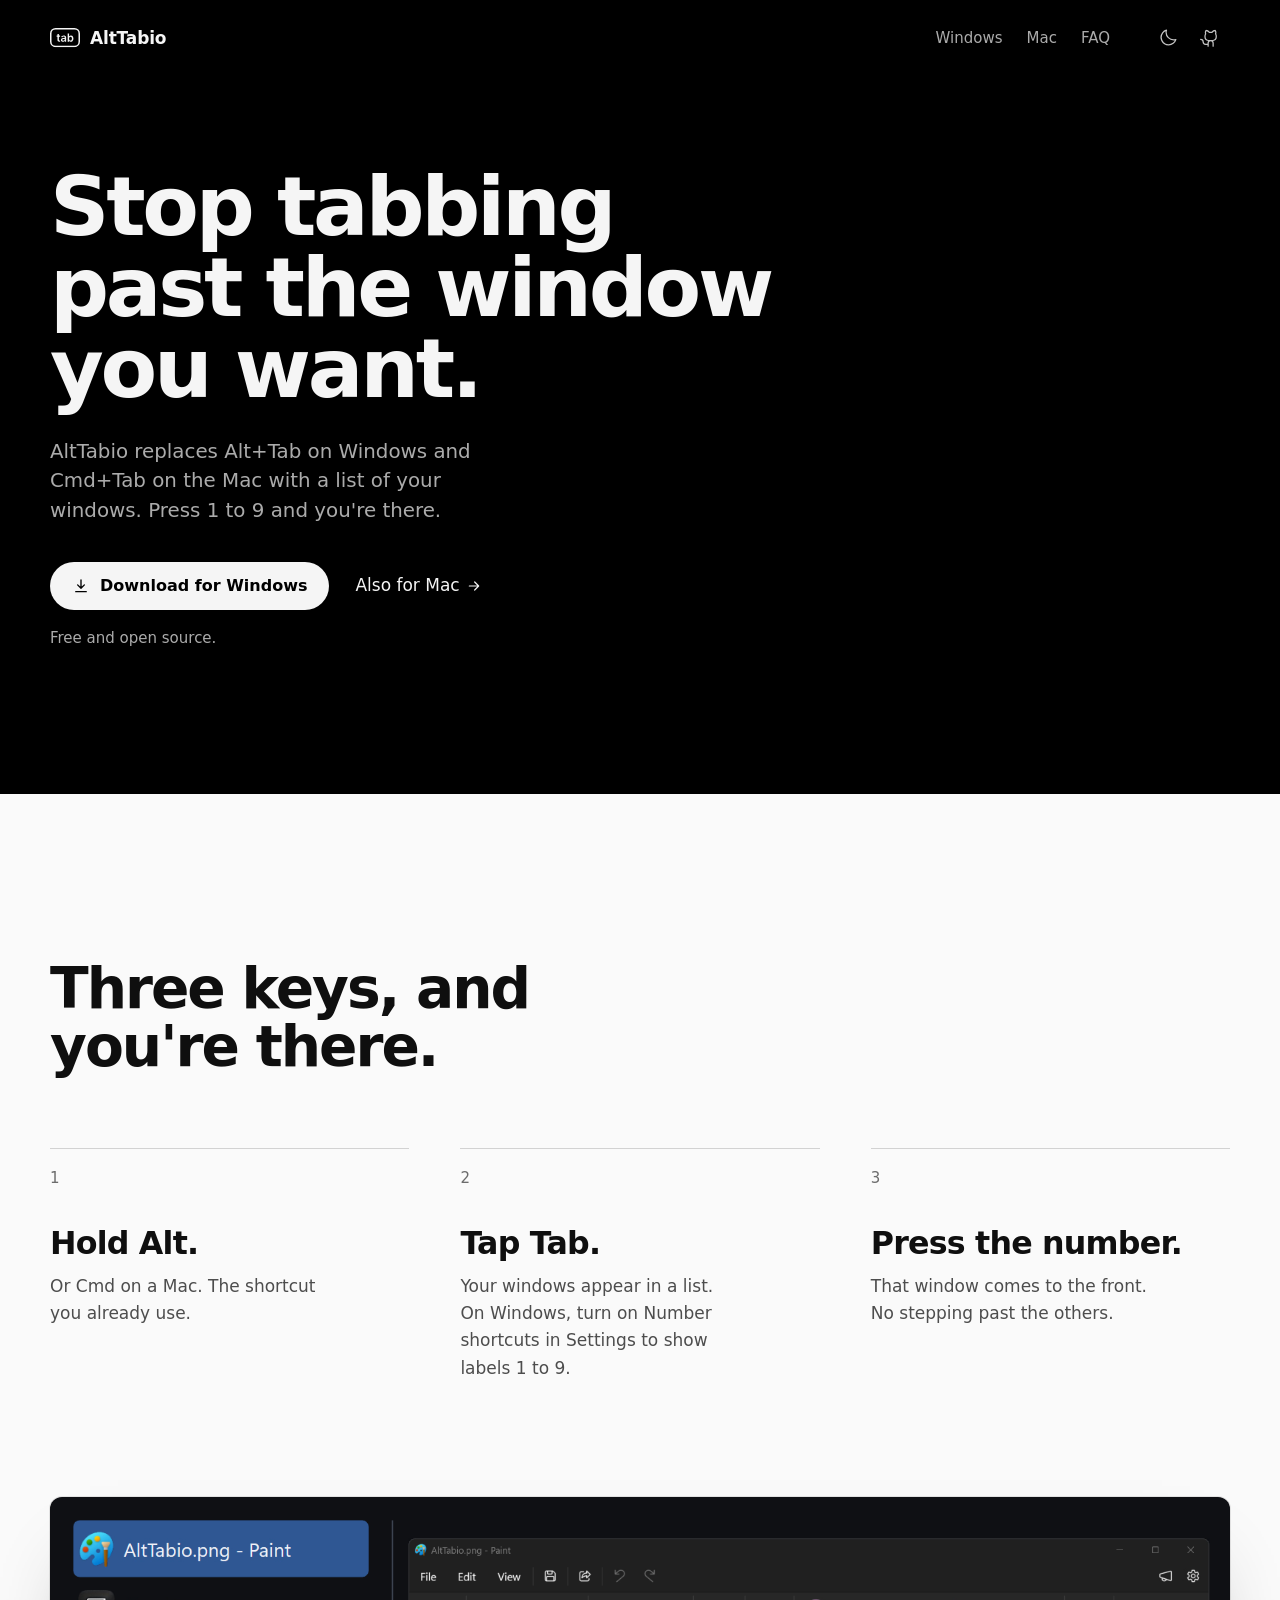
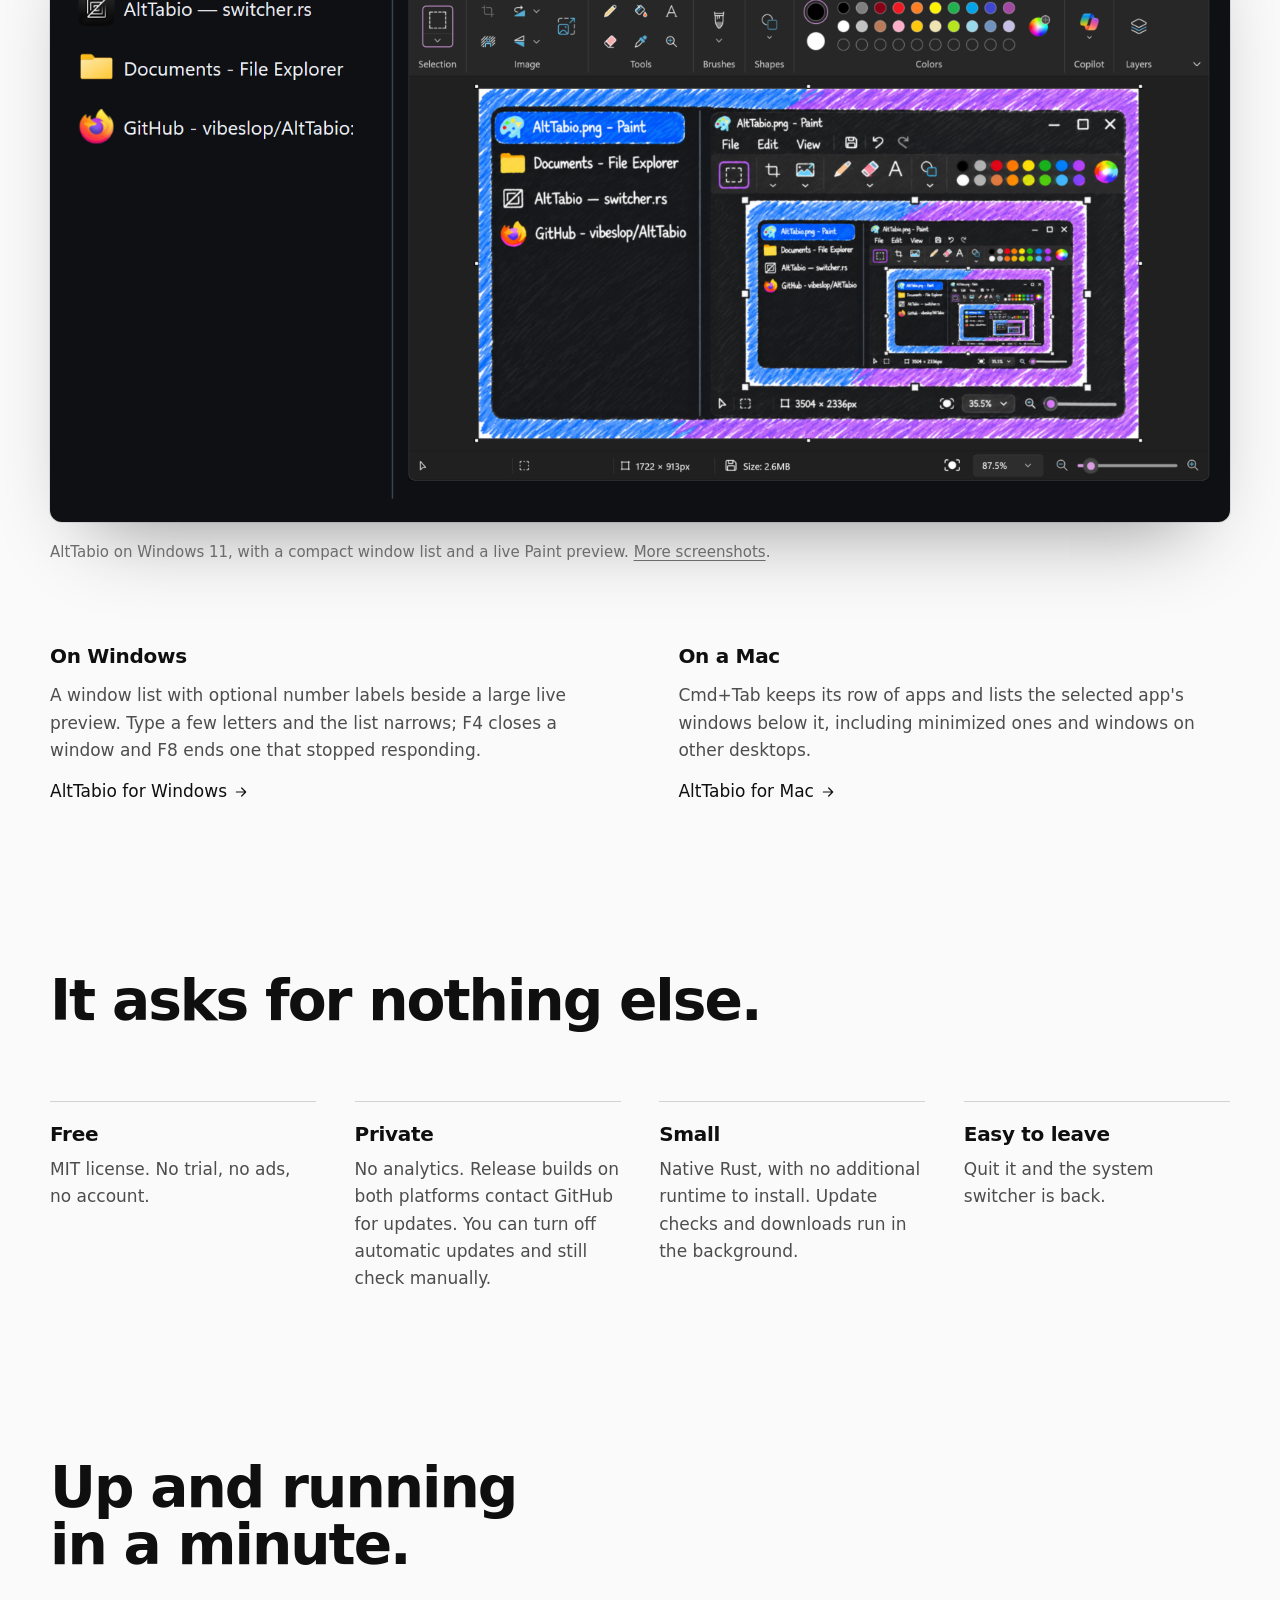
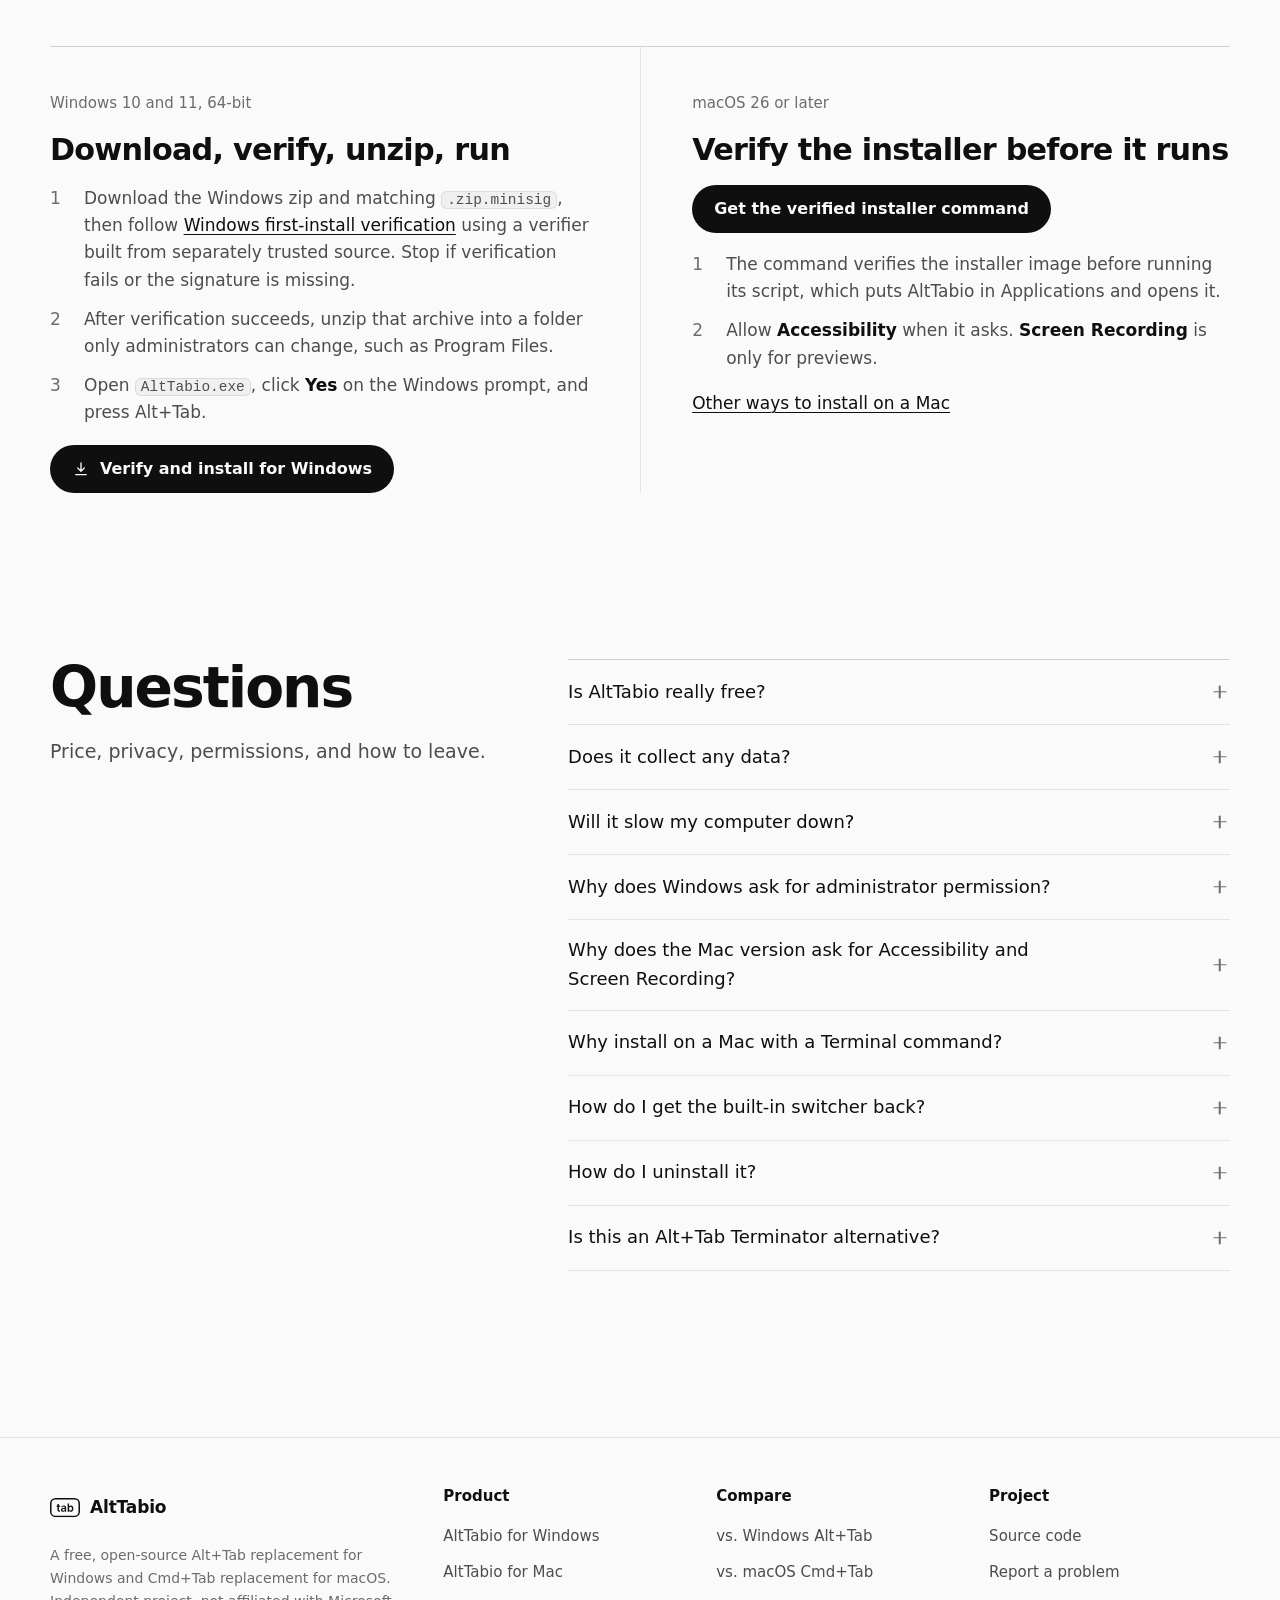
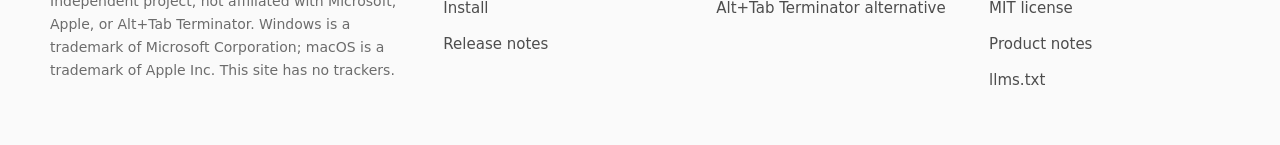
==== commit 7f82e83a: "Refresh README guidance and Windows screenshots" ====
--- a/docs/index.html
+++ b/docs/index.html
@@ -206,9 +206,9 @@
         <picture>
           <source type="image/avif" srcset="images/switcher-windows.avif" />
           <source type="image/webp" srcset="images/switcher-windows.webp" />
-          <img src="images/hero-switcher.png" width="2177" height="1125" loading="lazy" decoding="async" alt="AltTabio on Windows 11: a numbered list of three File Explorer windows on the left, and a live preview of the selected Documents window on the right." />
+          <img src="images/hero-switcher.png" width="1600" height="847" loading="lazy" decoding="async" alt="AltTabio on Windows 11: a compact window list on the left and a live preview of AltTabio.png in Paint on the right." />
         </picture>
-        <figcaption>AltTabio on Windows 11, with optional number labels enabled and a live preview of the selected window.</figcaption>
+        <figcaption>AltTabio on Windows 11, with a compact window list and a live Paint preview. <a href="https://github.com/vibeslop/AltTabio/blob/main/docs/screenshots.md">More screenshots</a>.</figcaption>
       </figure>
       <div class="platforms">
         <div>
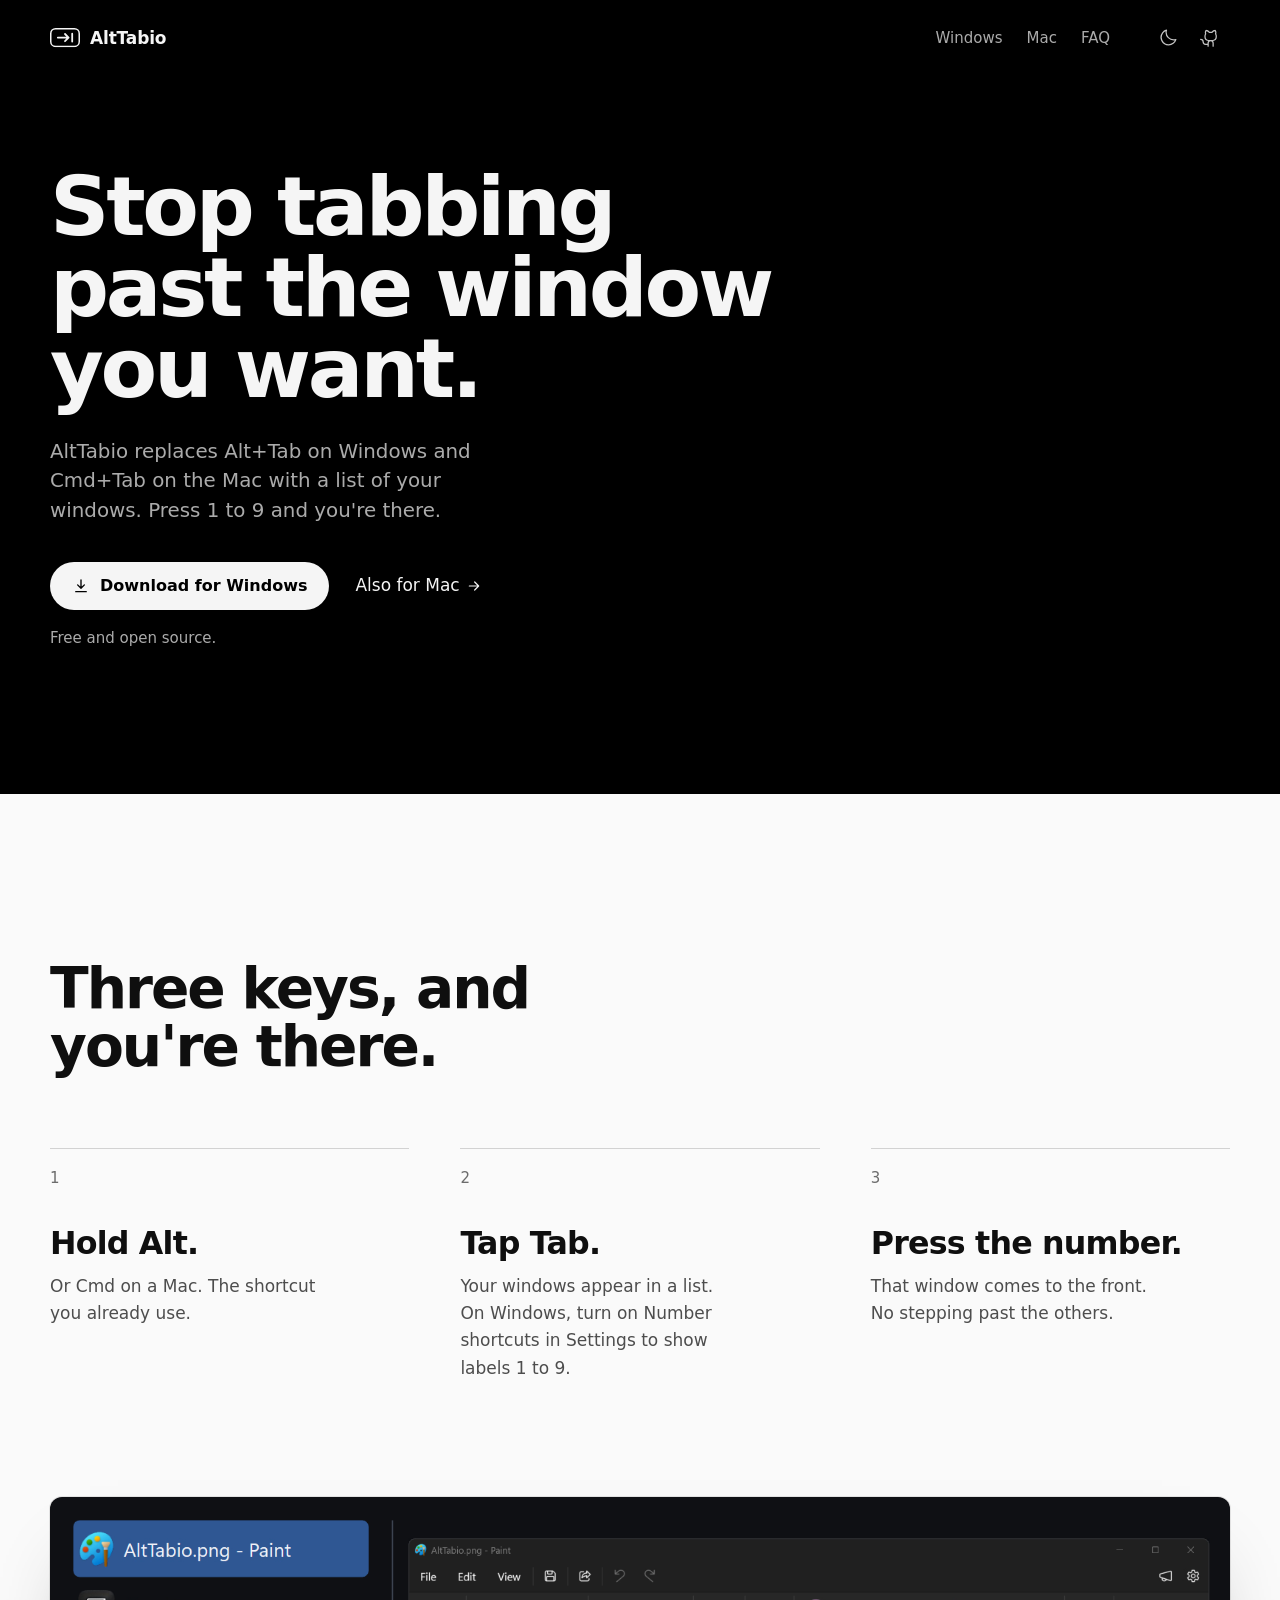
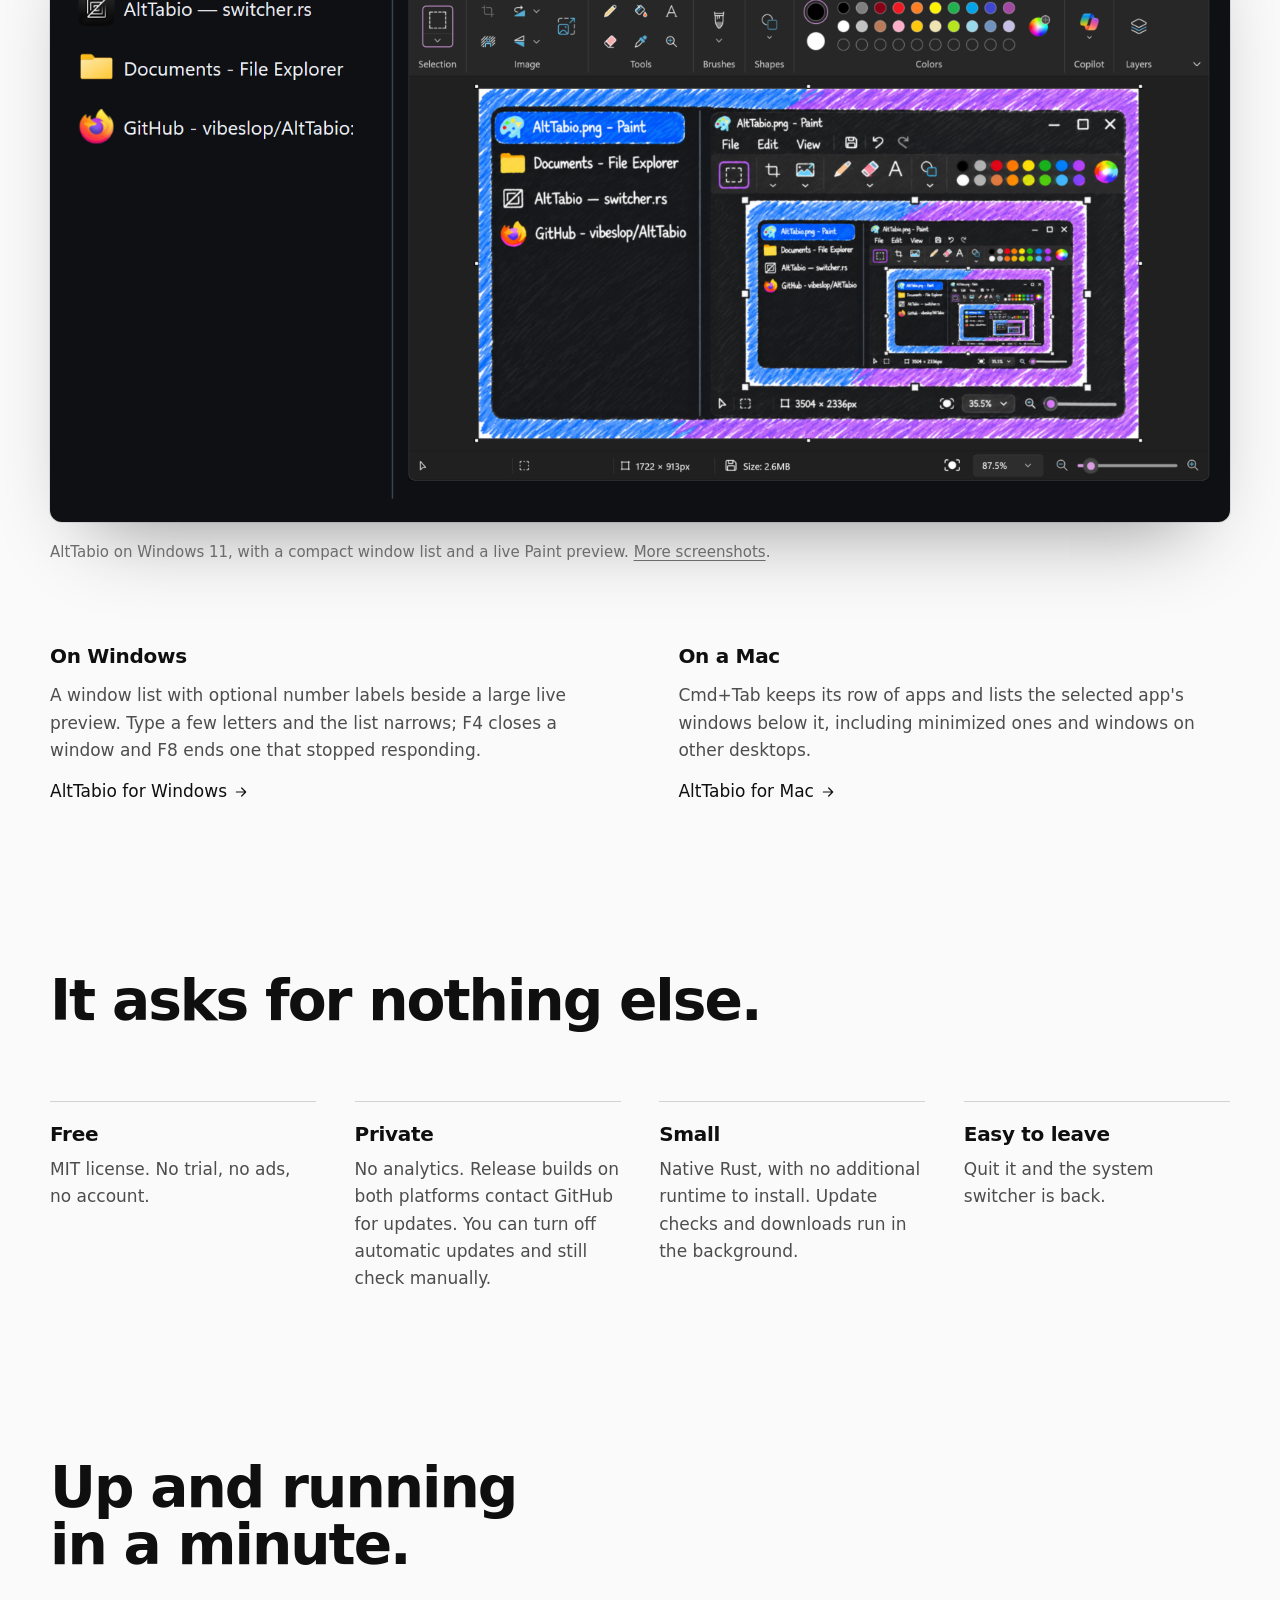
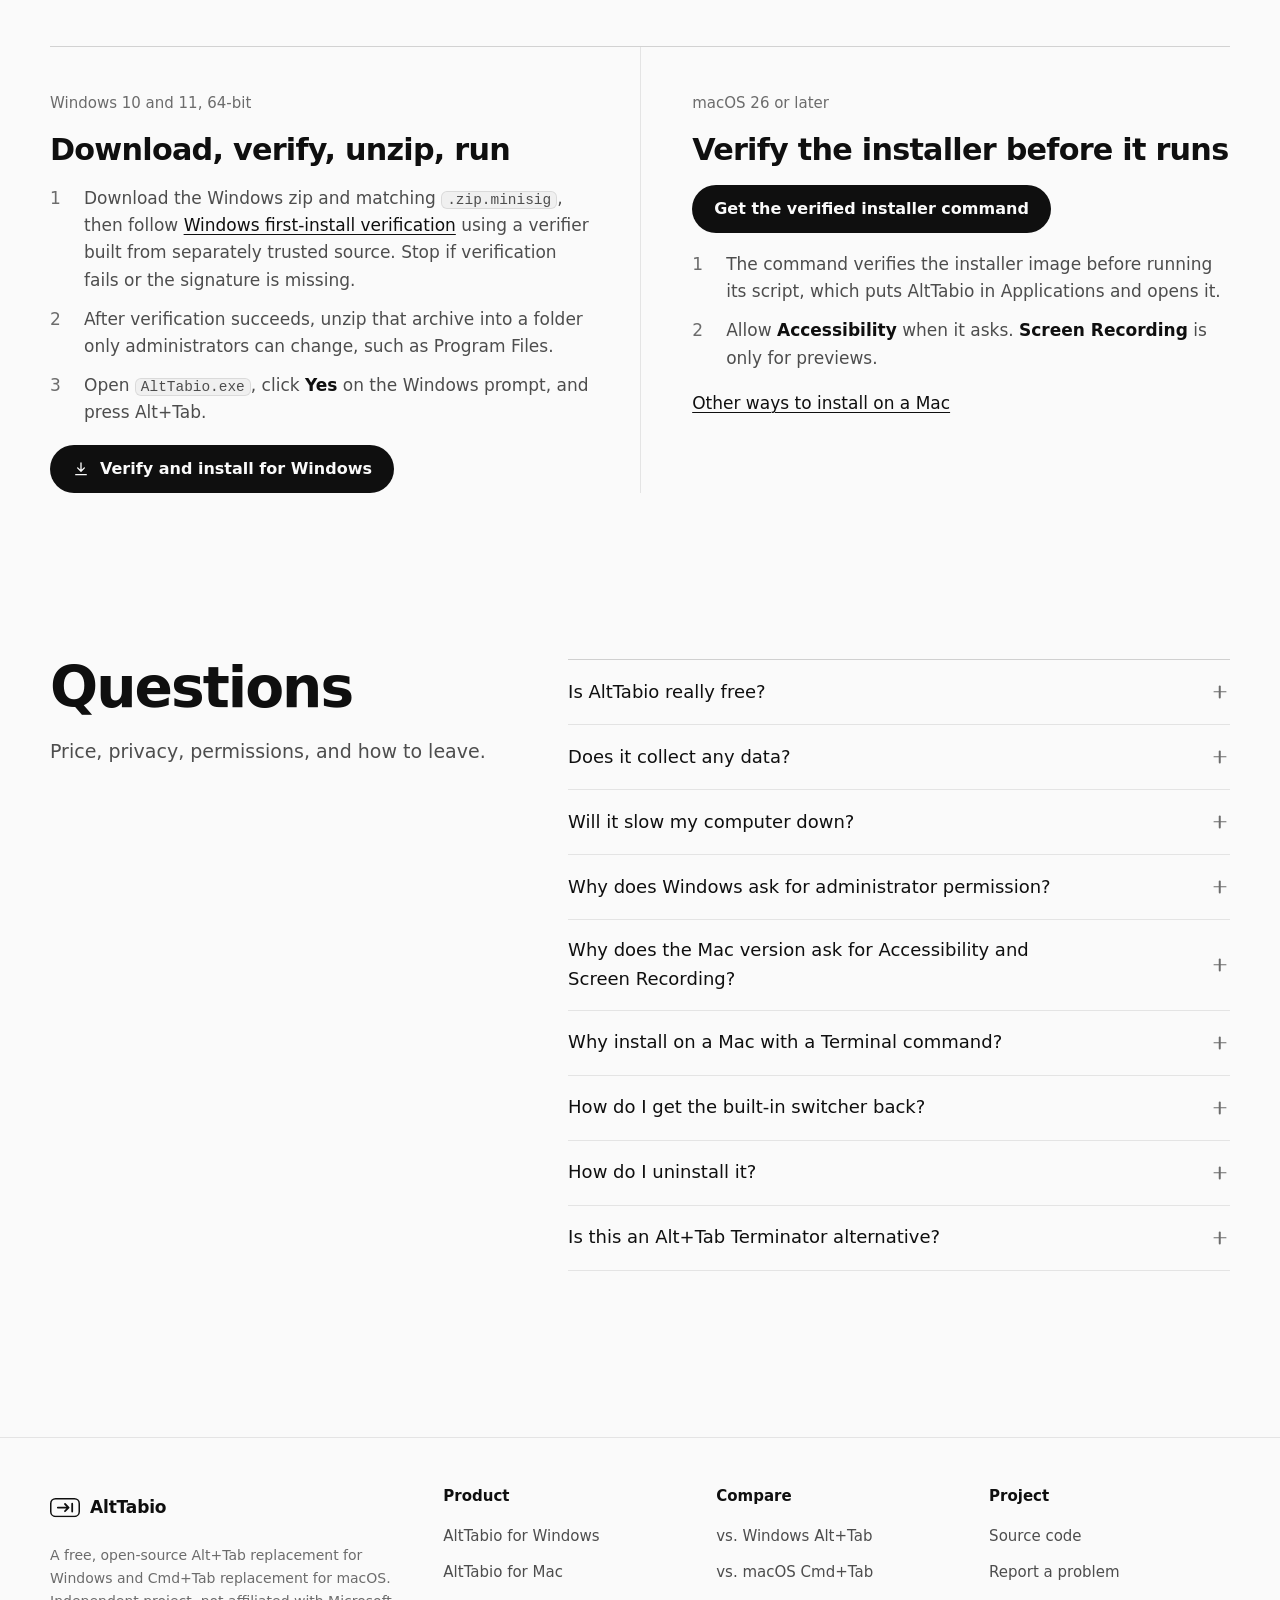
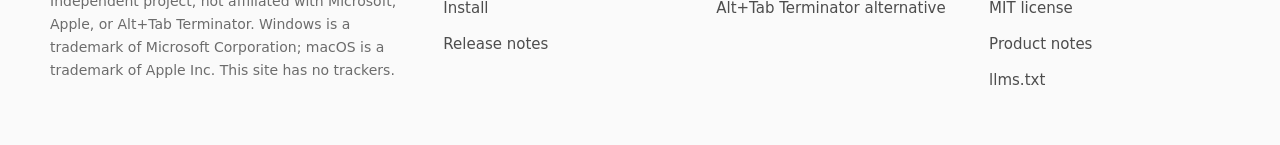
==== commit 8610e9b6: "docs: show the Tab keycap as the favicon and header mark The favicon and header mark still showed th" ====
--- a/docs/index.html
+++ b/docs/index.html
@@ -88,7 +88,7 @@
       "applicationCategory": "UtilitiesApplication",
       "applicationSubCategory": "Window switcher",
       "operatingSystem": "Windows 10, Windows 11, macOS 26",
-      "softwareVersion": "1.3.0",
+      "softwareVersion": "1.4.0",
       "softwareRequirements": "64-bit Windows 10 or 11, or macOS 26 or later",
       "downloadUrl": "https://github.com/vibeslop/AltTabio/releases/latest",
       "installUrl": "https://vibeslop.github.io/AltTabio/#install",
@@ -134,7 +134,7 @@
 <svg width="0" height="0" style="position:absolute" aria-hidden="true">
   <symbol id="mark" viewBox="0 0 25 16">
     <rect x=".625" y=".625" width="23.75" height="14.75" rx="4" fill="none" stroke="currentColor" stroke-width="1.25"/>
-    <path fill="currentColor" d="M8.39 6.3L8.39 7.23L7.41 7.23L7.41 9.96Q7.41 10.23 7.52 10.36Q7.64 10.49 7.91 10.49Q7.99 10.49 8.12 10.47Q8.26 10.45 8.34 10.43L8.53 11.35Q8.33 11.41 8.13 11.43Q7.92 11.46 7.74 11.46Q7.01 11.46 6.61 11.09Q6.22 10.73 6.22 10.06L6.22 7.23L5.5 7.23L5.5 6.3L6.22 6.3L6.22 5.09L7.41 5.09L7.41 6.3ZM10.79 11.49Q10.31 11.49 9.92 11.32Q9.53 11.14 9.31 10.8Q9.09 10.46 9.09 9.96Q9.09 9.39 9.37 9.07Q9.65 8.75 10.09 8.61Q10.53 8.47 11.02 8.42Q11.69 8.35 11.98 8.28Q12.28 8.22 12.28 7.96L12.28 7.94Q12.28 7.56 12.05 7.36Q11.82 7.15 11.39 7.15Q10.95 7.15 10.68 7.35Q10.42 7.54 10.33 7.79L9.23 7.57Q9.46 6.9 10.04 6.57Q10.62 6.24 11.39 6.24Q11.75 6.24 12.11 6.32Q12.48 6.41 12.78 6.61Q13.09 6.8 13.28 7.14Q13.46 7.48 13.46 7.99L13.46 11.39L12.33 11.39L12.33 10.69L12.28 10.69Q12.12 11.01 11.75 11.25Q11.38 11.49 10.79 11.49ZM11.09 10.61Q11.64 10.61 11.96 10.3Q12.29 9.99 12.29 9.56L12.29 8.96Q12.21 9.03 12 9.08Q11.79 9.12 11.55 9.16Q11.32 9.19 11.17 9.21Q10.77 9.27 10.5 9.43Q10.23 9.6 10.23 9.95Q10.23 10.27 10.47 10.44Q10.72 10.61 11.09 10.61ZM17.4 11.48Q16.96 11.48 16.67 11.33Q16.39 11.18 16.21 10.97Q16.04 10.76 15.95 10.58L15.87 10.58L15.87 11.39L14.72 11.39L14.72 4.61L15.9 4.61L15.9 7.15L15.95 7.15Q16.04 6.97 16.2 6.76Q16.37 6.54 16.66 6.39Q16.95 6.24 17.4 6.24Q17.99 6.24 18.47 6.54Q18.94 6.84 19.22 7.42Q19.5 8.01 19.5 8.85Q19.5 9.69 19.22 10.28Q18.95 10.86 18.48 11.17Q18 11.48 17.4 11.48ZM17.08 10.51Q17.67 10.51 17.98 10.03Q18.29 9.56 18.29 8.85Q18.29 8.14 17.98 7.68Q17.68 7.21 17.08 7.21Q16.49 7.21 16.19 7.66Q15.88 8.11 15.88 8.85Q15.88 9.59 16.19 10.05Q16.5 10.51 17.08 10.51Z"/>
+    <path d="M6.5 8H15.5M12.5 5L15.5 8L12.5 11M18.5 4.75V11.25" fill="none" stroke="currentColor" stroke-width="1.5" stroke-linecap="round" stroke-linejoin="round"/>
   </symbol>
   <symbol id="i-download" viewBox="0 0 24 24"><g fill="none" stroke="currentColor" stroke-width="1.8" stroke-linecap="round" stroke-linejoin="round"><path d="M12 4v11M7.5 10.5L12 15l4.5-4.5M5 19.5h14"/></g></symbol>
   <symbol id="i-github" viewBox="0 0 256 256"><path fill="currentColor" d="M208.31,75.68A59.78,59.78,0,0,0,202.93,28,8,8,0,0,0,196,24a59.75,59.75,0,0,0-48,24H124A59.75,59.75,0,0,0,76,24a8,8,0,0,0-6.93,4,59.78,59.78,0,0,0-5.38,47.68A58.14,58.14,0,0,0,56,104v8a56.06,56.06,0,0,0,48.44,55.47A39.8,39.8,0,0,0,96,192v8H72a24,24,0,0,1-24-24A40,40,0,0,0,8,136a8,8,0,0,0,0,16,24,24,0,0,1,24,24,40,40,0,0,0,40,40H96v16a8,8,0,0,0,16,0V192a24,24,0,0,1,48,0v40a8,8,0,0,0,16,0V192a39.8,39.8,0,0,0-8.44-24.53A56.06,56.06,0,0,0,216,112v-8A58.14,58.14,0,0,0,208.31,75.68ZM200,112a40,40,0,0,1-40,40H112a40,40,0,0,1-40-40v-8a41.74,41.74,0,0,1,6.9-22.48A8,8,0,0,0,80,73.83a43.81,43.81,0,0,1,.79-33.58,43.88,43.88,0,0,1,32.32,20.06A8,8,0,0,0,119.82,64h32.35a8,8,0,0,0,6.74-3.69,43.87,43.87,0,0,1,32.32-20.06A43.81,43.81,0,0,1,192,73.83a8.09,8.09,0,0,0,1,7.65A41.72,41.72,0,0,1,200,104Z"/></symbol>
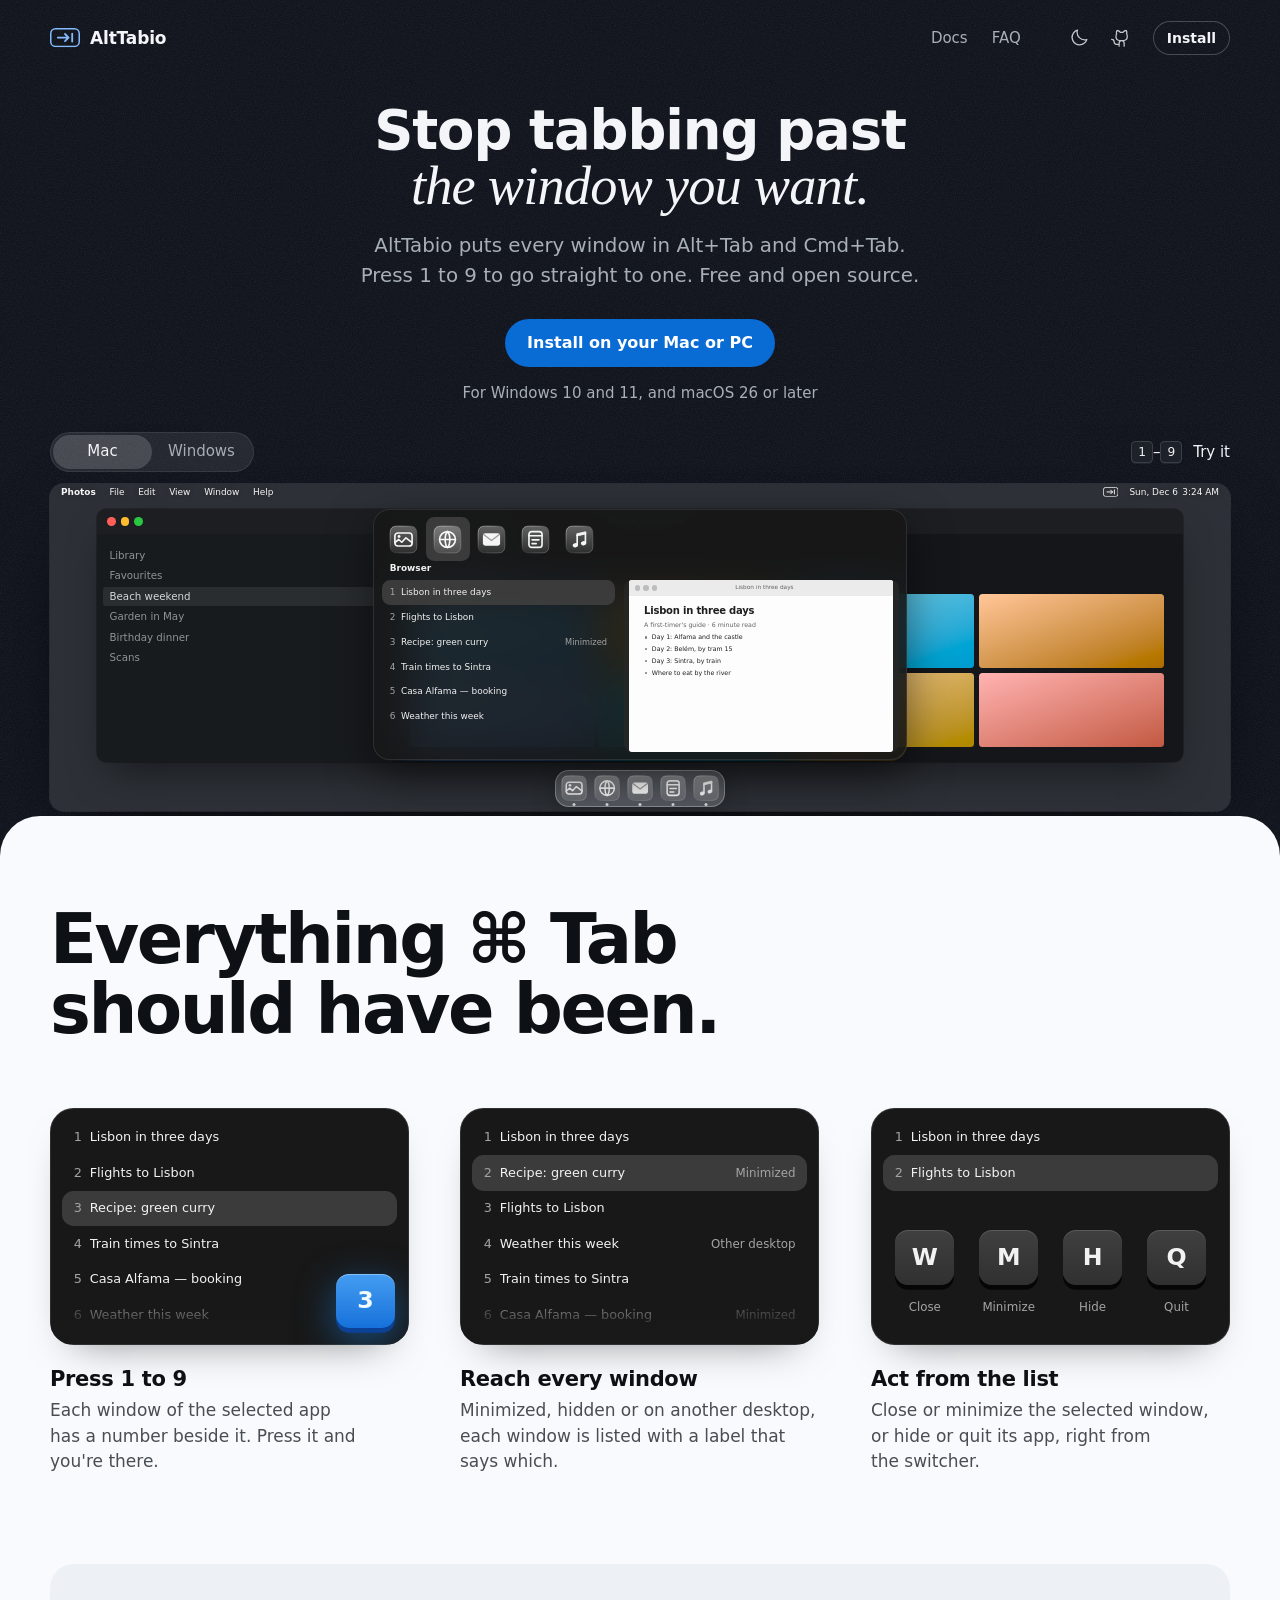
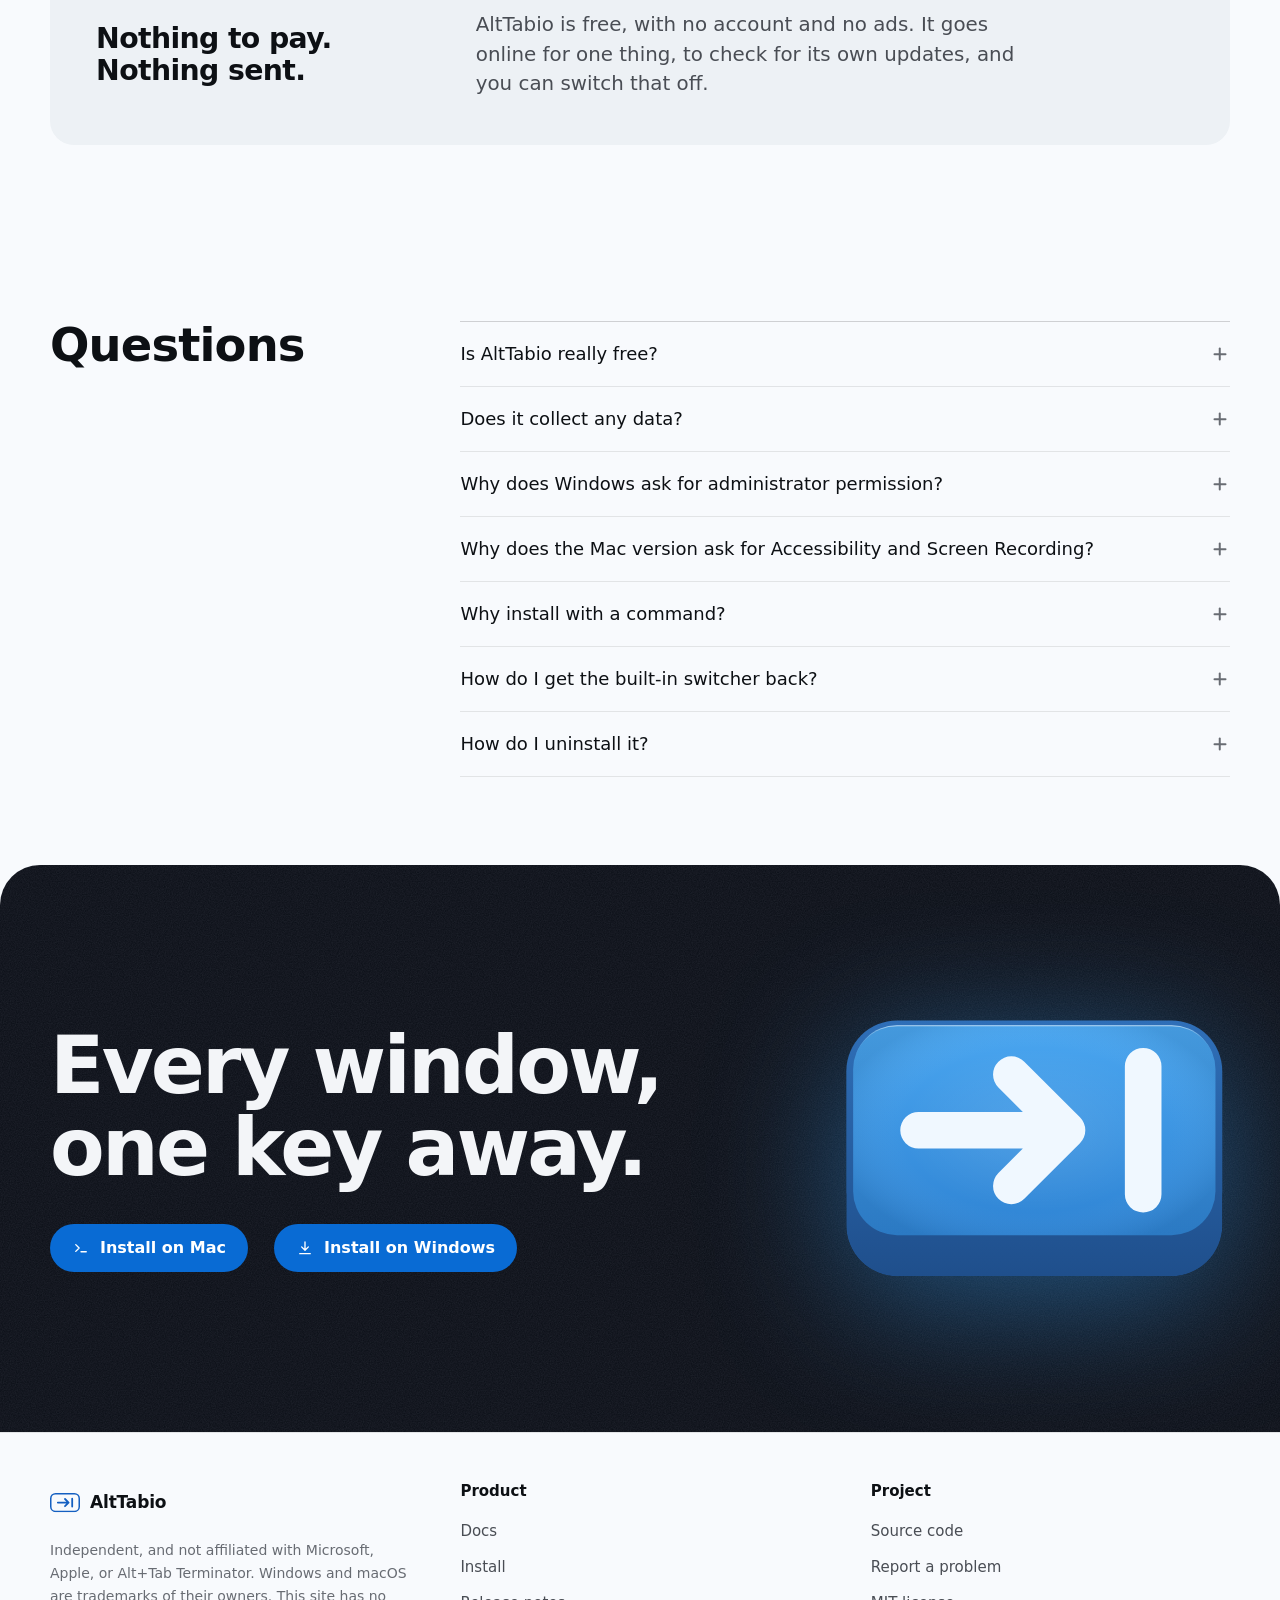
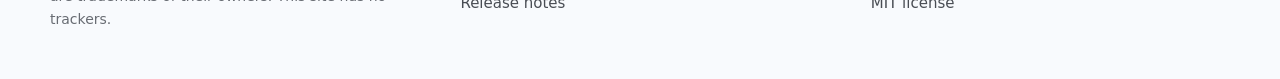
==== commit c4899992: "docs: rebuild the site around a switcher to try The site was three long pages, a home page and one e" ====
--- a/docs/index.html
+++ b/docs/index.html
@@ -7,8 +7,8 @@
 <meta name="description" content="AltTabio replaces Alt+Tab on Windows and Cmd+Tab on macOS with a window list, number-key shortcuts, and a preview. Free, open source, no telemetry." />
 <meta name="application-name" content="AltTabio" />
 <meta name="robots" content="index, follow, max-image-preview:large, max-snippet:-1, max-video-preview:-1" />
-<meta name="theme-color" content="#000000" media="(prefers-color-scheme: light)" />
-<meta name="theme-color" content="#000000" media="(prefers-color-scheme: dark)" />
+<meta name="theme-color" content="#090d16" media="(prefers-color-scheme: light)" />
+<meta name="theme-color" content="#090d16" media="(prefers-color-scheme: dark)" />
 <meta name="color-scheme" content="light dark" />
 <link rel="canonical" href="https://vibeslop.github.io/AltTabio/" />
 <link rel="alternate" type="text/markdown" title="AltTabio product notes" href="https://vibeslop.github.io/AltTabio/product.md" />
@@ -28,12 +28,11 @@
 <meta property="og:image:type" content="image/jpeg" />
 <meta property="og:image:width" content="1200" />
 <meta property="og:image:height" content="630" />
-<meta property="og:image:alt" content="AltTabio: Stop tabbing past the window you want. Free for Windows and Mac. A dark keyboard with the Tab key lit." />
+<meta property="og:image:alt" content="AltTabio: Stop tabbing past the window you want. The Mac switcher open over a desktop, with numbered windows." />
 <meta name="twitter:card" content="summary_large_image" />
 <meta name="twitter:title" content="AltTabio: free Alt+Tab replacement for Windows and Mac" />
 <meta name="twitter:description" content="A window list, number-key shortcuts, and a preview. Replaces Alt+Tab on Windows and Cmd+Tab on macOS." />
 <meta name="twitter:image" content="https://vibeslop.github.io/AltTabio/images/og-share.jpg" />
-<link rel="preload" as="image" type="image/avif" imagesrcset="images/hero-keyboard-1280.avif 1280w, images/hero-keyboard-1920.avif 1920w, images/hero-keyboard-2880.avif 2880w" imagesizes="100vw" media="(min-width: 760px)" fetchpriority="high" />
 <link rel="stylesheet" href="site.css" />
 <script>
 (function () {
@@ -49,6 +48,8 @@
   // but have touch points, and AltTabio does not run on them.
   var platform = (navigator.userAgentData && navigator.userAgentData.platform) || navigator.platform || "";
   root.dataset.os = /mac/i.test(platform) && navigator.maxTouchPoints < 2 ? "mac" : /win/i.test(platform) ? "windows" : "other";
+  // The demo, and the features under it, show this system; the demo's switch changes it.
+  root.dataset.demo = root.dataset.os === "windows" ? "windows" : "mac";
 })();
 </script>
 <script src="site.js" defer></script>
@@ -74,7 +75,7 @@
       "about": {"@id": "https://vibeslop.github.io/AltTabio/#software"},
       "primaryImageOfPage": {"@type": "ImageObject", "url": "https://vibeslop.github.io/AltTabio/images/og-share.jpg"},
       "inLanguage": "en",
-      "dateModified": "2026-10-23"
+      "dateModified": "2026-11-09"
     },
     {
       "@type": "SoftwareApplication",
@@ -114,14 +115,13 @@
       "@id": "https://vibeslop.github.io/AltTabio/#faq-schema",
       "mainEntity": [
         {"@type": "Question", "name": "Is AltTabio really free?", "acceptedAnswer": {"@type": "Answer", "text": "Yes. AltTabio is open-source software under the MIT license. There is no trial, no ads, no account, and no paid version."}},
-        {"@type": "Question", "name": "Does AltTabio collect any data?", "acceptedAnswer": {"@type": "Answer", "text": "No. The app has no analytics. Release builds on Windows and macOS contact GitHub to check for and download updates. You can turn off automatic updates in Settings and still check manually. Update requests contain no window titles, query text, previews, or settings. The source code is public, so anyone can check."}},
+        {"@type": "Question", "name": "Does AltTabio collect any data?", "acceptedAnswer": {"@type": "Answer", "text": "No. The app has no analytics. It contacts GitHub only to check for and download its own updates, and those requests carry nothing about your windows, what you type, or your settings. You can turn automatic updates off in Settings and still check by hand. The source code is public, so anyone can check."}},
         {"@type": "Question", "name": "Will AltTabio slow down my computer?", "acceptedAnswer": {"@type": "Answer", "text": "It is a small native program written in Rust. The switcher waits for the shortcut; update checks and downloads run in the background."}},
         {"@type": "Question", "name": "Why does Windows ask for administrator permission?", "acceptedAnswer": {"@type": "Answer", "text": "AltTabio needs it to see Alt+Tab before Windows does and to close a frozen program when you ask. Those are the only reasons."}},
         {"@type": "Question", "name": "Why does the Mac version ask for Accessibility and Screen Recording?", "acceptedAnswer": {"@type": "Answer", "text": "Accessibility lets AltTabio see Cmd+Tab before macOS does and raise, minimize, or close windows. Screen Recording is only for window previews, and AltTabio asks for it after your first Cmd+Tab. Without it the list still works."}},
-        {"@type": "Question", "name": "Why install AltTabio on a Mac with a Terminal command?", "acceptedAnswer": {"@type": "Answer", "text": "AltTabio is not notarized by Apple, which takes a paid developer account, so macOS blocks a copy downloaded in a browser. The README command verifies the installer image against AltTabio's pinned release certificate before running its script, which installs the app in Applications. Every release is signed with the same certificate, so your permissions carry over to updates."}},
+        {"@type": "Question", "name": "Why install AltTabio with a command?", "acceptedAnswer": {"@type": "Answer", "text": "Having Apple or Windows vouch for an app costs its developer a yearly fee, and AltTabio doesn't pay it. So a copy downloaded in a browser is blocked on a Mac and comes with a warning on Windows. The install command checks that the download really is AltTabio's, then installs it. On a Mac every release is signed the same way, so macOS keeps your permissions across updates. It takes a minute. On a Mac, press Cmd+Space, type Terminal and press Return. On Windows, press Start, type PowerShell and press Enter. Then paste the command and press Return or Enter."}},
         {"@type": "Question", "name": "How do I get the built-in switcher back?", "acceptedAnswer": {"@type": "Answer", "text": "On Windows, right-click the AltTabio tray icon and choose Exit. On a Mac, quit AltTabio from its menu bar icon, or turn off Replace Cmd+Tab in its settings. On Windows you can also replace only Alt+Tab or only Win+Tab."}},
-        {"@type": "Question", "name": "How do I uninstall AltTabio?", "acceptedAnswer": {"@type": "Answer", "text": "On Windows, turn off start with Windows if you enabled it, exit from the tray icon, and delete the folder. On a Mac, turn off Launch at login, quit AltTabio, delete AltTabio.app, and remove its settings folder and permissions."}},
-        {"@type": "Question", "name": "Is AltTabio an Alt+Tab Terminator alternative?", "acceptedAnswer": {"@type": "Answer", "text": "Yes. AltTabio is an independent, open-source window switcher for people who want a list and a live preview on Alt+Tab. It is not affiliated with Alt+Tab Terminator."}}
+        {"@type": "Question", "name": "How do I uninstall AltTabio?", "acceptedAnswer": {"@type": "Answer", "text": "On Windows, turn off Start at sign-in if you enabled it, exit from the tray icon, and delete the folder. On a Mac, turn off Launch at login, quit AltTabio, delete AltTabio.app, and remove its settings folder and permissions."}}
       ]
     }
   ]
@@ -138,8 +138,6 @@
   </symbol>
   <symbol id="i-download" viewBox="0 0 24 24"><g fill="none" stroke="currentColor" stroke-width="1.8" stroke-linecap="round" stroke-linejoin="round"><path d="M12 4v11M7.5 10.5L12 15l4.5-4.5M5 19.5h14"/></g></symbol>
   <symbol id="i-github" viewBox="0 0 256 256"><path fill="currentColor" d="M208.31,75.68A59.78,59.78,0,0,0,202.93,28,8,8,0,0,0,196,24a59.75,59.75,0,0,0-48,24H124A59.75,59.75,0,0,0,76,24a8,8,0,0,0-6.93,4,59.78,59.78,0,0,0-5.38,47.68A58.14,58.14,0,0,0,56,104v8a56.06,56.06,0,0,0,48.44,55.47A39.8,39.8,0,0,0,96,192v8H72a24,24,0,0,1-24-24A40,40,0,0,0,8,136a8,8,0,0,0,0,16,24,24,0,0,1,24,24,40,40,0,0,0,40,40H96v16a8,8,0,0,0,16,0V192a24,24,0,0,1,48,0v40a8,8,0,0,0,16,0V192a39.8,39.8,0,0,0-8.44-24.53A56.06,56.06,0,0,0,216,112v-8A58.14,58.14,0,0,0,208.31,75.68ZM200,112a40,40,0,0,1-40,40H112a40,40,0,0,1-40-40v-8a41.74,41.74,0,0,1,6.9-22.48A8,8,0,0,0,80,73.83a43.81,43.81,0,0,1,.79-33.58,43.88,43.88,0,0,1,32.32,20.06A8,8,0,0,0,119.82,64h32.35a8,8,0,0,0,6.74-3.69,43.87,43.87,0,0,1,32.32-20.06A43.81,43.81,0,0,1,192,73.83a8.09,8.09,0,0,0,1,7.65A41.72,41.72,0,0,1,200,104Z"/></symbol>
-  <symbol id="i-list" viewBox="0 0 256 256"><path fill="currentColor" d="M224,128a8,8,0,0,1-8,8H40a8,8,0,0,1,0-16H216A8,8,0,0,1,224,128ZM40,72H216a8,8,0,0,0,0-16H40a8,8,0,0,0,0,16ZM216,184H40a8,8,0,0,0,0,16H216a8,8,0,0,0,0-16Z"/></symbol>
-  <symbol id="i-x" viewBox="0 0 256 256"><path fill="currentColor" d="M205.66,194.34a8,8,0,0,1-11.32,11.32L128,139.31,61.66,205.66a8,8,0,0,1-11.32-11.32L116.69,128,50.34,61.66A8,8,0,0,1,61.66,50.34L128,116.69l66.34-66.35a8,8,0,0,1,11.32,11.32L139.31,128Z"/></symbol>
   <symbol id="i-sun" viewBox="0 0 256 256"><path fill="currentColor" d="M120,40V16a8,8,0,0,1,16,0V40a8,8,0,0,1-16,0Zm72,88a64,64,0,1,1-64-64A64.07,64.07,0,0,1,192,128Zm-16,0a48,48,0,1,0-48,48A48.05,48.05,0,0,0,176,128ZM58.34,69.66A8,8,0,0,0,69.66,58.34l-16-16A8,8,0,0,0,42.34,53.66Zm0,116.68-16,16a8,8,0,0,0,11.32,11.32l16-16a8,8,0,0,0-11.32-11.32ZM192,72a8,8,0,0,0,5.66-2.34l16-16a8,8,0,0,0-11.32-11.32l-16,16A8,8,0,0,0,192,72Zm5.66,114.34a8,8,0,0,0-11.32,11.32l16,16a8,8,0,0,0,11.32-11.32ZM48,128a8,8,0,0,0-8-8H16a8,8,0,0,0,0,16H40A8,8,0,0,0,48,128Zm80,80a8,8,0,0,0-8,8v24a8,8,0,0,0,16,0V216A8,8,0,0,0,128,208Zm112-88H216a8,8,0,0,0,0,16h24a8,8,0,0,0,0-16Z"/></symbol>
 <symbol id="i-moon" viewBox="0 0 256 256"><path fill="currentColor" d="M233.54,142.23a8,8,0,0,0-8-2,88.08,88.08,0,0,1-109.8-109.8,8,8,0,0,0-10-10,104.84,104.84,0,0,0-52.91,37A104,104,0,0,0,136,224a103.09,103.09,0,0,0,62.52-20.88,104.84,104.84,0,0,0,37-52.91A8,8,0,0,0,233.54,142.23ZM188.9,190.34A88,88,0,0,1,65.66,67.11a89,89,0,0,1,31.4-26A106,106,0,0,0,96,56,104.11,104.11,0,0,0,200,160a106,106,0,0,0,14.92-1.06A89,89,0,0,1,188.9,190.34Z"/></symbol>
   <symbol id="i-arrow" viewBox="0 0 24 24"><g fill="none" stroke="currentColor" stroke-width="1.8" stroke-linecap="round" stroke-linejoin="round"><path d="M5 12h14M13 6l6 6-6 6"/></g></symbol>
@@ -155,8 +153,7 @@
       <span>AltTabio</span>
     </a>
     <div class="navlinks">
-      <a href="windows/">Windows</a>
-      <a href="mac/">Mac</a>
+      <a href="docs/">Docs</a>
       <a href="#faq">FAQ</a>
     </div>
     <div class="nav-tools">
@@ -166,114 +163,155 @@
       <a class="icon-btn nav-github" href="https://github.com/vibeslop/AltTabio" aria-label="AltTabio on GitHub">
         <svg viewBox="0 0 256 256" aria-hidden="true"><use href="#i-github"/></svg>
       </a>
+      <a class="btn btn-sm btn-quiet nav-cta" href="#install">Install</a>
     </div>
   </nav>
 </header>
 
 <main id="main">
   <section class="stage hero" aria-labelledby="hero-title">
-    <picture class="hero-art">
-      <source media="(max-width: 759px)" type="image/avif" srcset="images/hero-keys-1200.avif" />
-      <source media="(max-width: 759px)" type="image/webp" srcset="images/hero-keys-1200.webp" />
-      <source type="image/avif" srcset="images/hero-keyboard-1280.avif 1280w, images/hero-keyboard-1920.avif 1920w, images/hero-keyboard-2880.avif 2880w" sizes="100vw" />
-      <source type="image/webp" srcset="images/hero-keyboard-1280.webp 1280w, images/hero-keyboard-1920.webp 1920w, images/hero-keyboard-2880.webp 2880w" sizes="100vw" />
-      <img src="images/hero-keyboard-1440.jpg" width="2880" height="1620" alt="" fetchpriority="high" decoding="async" />
-    </picture>
     <div class="wrap hero-copy">
-      <h1 id="hero-title">Stop tabbing past the window you&nbsp;want.</h1>
-      <p class="sub">AltTabio replaces Alt+Tab on Windows and Cmd+Tab on the Mac with a list of your windows. Press 1 to 9 and you're there.</p>
-      <div class="cta">
-        <a class="btn only-win" href="windows/#install"><svg viewBox="0 0 24 24" aria-hidden="true"><use href="#i-download"/></svg>Download for Windows</a>
-        <a class="link only-win" href="mac/">Also for Mac <svg viewBox="0 0 24 24" aria-hidden="true"><use href="#i-arrow"/></svg></a>
-        <a class="btn only-mac" href="#install-mac" data-sheet="mac-sheet"><svg viewBox="0 0 24 24" aria-hidden="true"><use href="#i-terminal"/></svg>Install on Mac</a>
-        <a class="link only-mac" href="windows/">Also for Windows <svg viewBox="0 0 24 24" aria-hidden="true"><use href="#i-arrow"/></svg></a>
-      </div>
-      <p class="note">Free and open source.</p>
+      <h1 id="hero-title">Stop tabbing past <em>the window you want.</em></h1>
+      <p class="sub">AltTabio puts every window in Alt+Tab and Cmd+Tab. Press 1 to 9 to go straight to one. Free and open&nbsp;source.</p>
+      <div class="hero-get">
+        <div class="get-mac">
+          <div class="cmd hero-cmd">
+            <span class="p" aria-hidden="true">$</span>
+            <code id="hero-install-cmd">curl -fsSL https://vibeslop.github.io/AltTabio/install.sh | sh</code>
+            <button class="icon-btn copy-btn" type="button" data-copy="hero-install-cmd" aria-label="Copy the install command">
+              <svg class="i-copy" viewBox="0 0 24 24" aria-hidden="true"><use href="#i-copy"/></svg>
+              <svg class="i-check" viewBox="0 0 24 24" aria-hidden="true"><use href="#i-check"/></svg>
+              <span aria-hidden="true">Copy</span>
+            </button>
+            <span class="sr-only copy-status" aria-live="polite"></span>
+          </div>
+          <p class="hero-meta">Paste it into <a href="#faq-terminal">Terminal</a> · Checks the download is genuine · macOS 26 or later</p>
+        </div>
+        <div class="get-win">
+          <div class="cmd hero-cmd">
+            <span class="p" aria-hidden="true">&gt;</span>
+            <code id="hero-install-cmd-win">irm https://vibeslop.github.io/AltTabio/install.ps1 | iex</code>
+            <button class="icon-btn copy-btn" type="button" data-copy="hero-install-cmd-win" aria-label="Copy the install command">
+              <svg class="i-copy" viewBox="0 0 24 24" aria-hidden="true"><use href="#i-copy"/></svg>
+              <svg class="i-check" viewBox="0 0 24 24" aria-hidden="true"><use href="#i-check"/></svg>
+              <span aria-hidden="true">Copy</span>
+            </button>
+            <span class="sr-only copy-status" aria-live="polite"></span>
+          </div>
+          <p class="hero-meta">Paste it into <a href="#faq-terminal">PowerShell</a> · Checks the download is genuine · Windows 10 and 11</p>
+        </div>
+        <div class="get-other">
+          <div class="cta"><a class="btn only-other" href="#install">Install on your Mac or PC</a></div>
+          <p class="hero-meta">For Windows 10 and 11, and macOS 26 or later</p>
+        </div>
+      </div>
+    </div>
+
+    <div class="wrap demo" id="demo">
+      <div class="demo-bar">
+        <div class="seg" role="group" aria-label="Show the switcher for">
+          <button type="button" data-os-pick="mac" aria-pressed="true">Mac</button>
+          <button type="button" data-os-pick="windows" aria-pressed="false">Windows</button>
+        </div>
+        <p class="demo-keys" id="demo-keys"><span class="on-keys"><kbd data-k="digit">1</kbd>–<kbd data-k="digit">9</kbd> Try it</span><span class="on-touch">Tap a window</span></p>
+      </div>
+      <div class="desk" data-mode="mac">
+        <div class="desk-front" aria-hidden="true"></div>
+        <div class="sw" tabindex="0" role="group" aria-roledescription="switcher demo" aria-label="Try the switcher" aria-describedby="demo-keys"></div>
+        <button class="reopen" type="button" hidden>Show the switcher again</button>
+        <noscript><img class="desk-fallback" src="images/windows-zed.png" width="1600" height="847" alt="AltTabio on Windows 11: four numbered windows beside a live preview of its source in Zed." /></noscript>
+      </div>
+      <p class="sr-only" aria-live="polite" id="demo-status"></p>
     </div>
   </section>
 
-  <section id="how" aria-labelledby="how-title">
+  <section id="features" class="sheet-up" aria-labelledby="features-title">
     <div class="wrap">
-      <div class="head">
-        <h2 id="how-title">Three keys, and you're there.</h2>
-      </div>
-      <ol class="presses">
-        <li><b>Hold Alt.</b><span>Or Cmd on a Mac. The shortcut you already use.</span></li>
-        <li><b>Tap Tab.</b><span>Your windows appear in a list. On Windows, turn on Number shortcuts in Settings to show labels 1 to 9.</span></li>
-        <li><b>Press the number.</b><span>That window comes to the front. No stepping past the others.</span></li>
-      </ol>
-      <figure class="shot">
-        <picture>
-          <source type="image/avif" srcset="images/switcher-windows.avif" />
-          <source type="image/webp" srcset="images/switcher-windows.webp" />
-          <img src="images/hero-switcher.png" width="1600" height="847" loading="lazy" decoding="async" alt="AltTabio on Windows 11: a compact window list on the left and a live preview of AltTabio.png in Paint on the right." />
-        </picture>
-        <figcaption>AltTabio on Windows 11, with a compact window list and a live Paint preview. <a href="https://github.com/vibeslop/AltTabio/blob/main/docs/screenshots.md">More screenshots</a>.</figcaption>
-      </figure>
-      <div class="platforms">
-        <div>
-          <h3>On Windows</h3>
-          <p>A window list with optional number labels beside a large live preview. Type a few letters and the list narrows; F4 closes a window and F8 ends one that stopped responding.</p>
-          <a class="link" href="windows/">AltTabio for Windows <svg viewBox="0 0 24 24" aria-hidden="true"><use href="#i-arrow"/></svg></a>
-        </div>
-        <div>
-          <h3>On a Mac</h3>
-          <p>Cmd+Tab keeps its row of apps and lists the selected app's windows below it, including minimized ones and windows on other desktops.</p>
-          <a class="link" href="mac/">AltTabio for Mac <svg viewBox="0 0 24 24" aria-hidden="true"><use href="#i-arrow"/></svg></a>
-        </div>
+      <h2 id="features-title" class="display">Everything <span class="say-win">Alt+Tab</span><span class="say-mac">⌘&nbsp;Tab</span> should have been.</h2>
+      <!-- Each feature is a piece of the panel, drawn with the demo's styles. site.js adds the
+           Windows icons and lets the first piece answer to the pointer and the number keys. -->
+      <ul class="feats">
+        <li>
+          <div class="for-win" data-mode="windows">
+            <div class="sw fx fx-more fx-pick" aria-hidden="true">
+              <div class="fx-rows">
+                <div class="row"><span class="n">1</span><span class="ic" data-ic="photos"></span><span class="t">Beach weekend<small>Photos</small></span></div>
+                <div class="row"><span class="n">2</span><span class="ic" data-ic="web"></span><span class="t">Lisbon in three days<small>Browser</small></span></div>
+                <div class="row" aria-current="true"><span class="n">3</span><span class="ic" data-ic="mail"></span><span class="t">Inbox<small>Mail</small></span></div>
+                <div class="row"><span class="n">4</span><span class="ic" data-ic="notes"></span><span class="t">Packing for Lisbon<small>Notes</small></span></div>
+                <div class="row"><span class="n">5</span><span class="ic" data-ic="music"></span><span class="t">Morning<small>Music</small></span></div>
+              </div>
+              <span class="fx-key lit">3</span>
+            </div>
+            <h3>Press 1 to 9</h3><p>The first nine windows answer to 1 to 9. Press one and you're there, without stepping through the list.</p></div>
+          <div class="for-mac" data-mode="mac">
+            <div class="sw fx fx-more fx-pick" aria-hidden="true">
+              <div class="fx-rows">
+                <div class="row"><span class="n">1</span><span class="t">Lisbon in three days</span></div>
+                <div class="row"><span class="n">2</span><span class="t">Flights to Lisbon</span></div>
+                <div class="row" aria-current="true"><span class="n">3</span><span class="t">Recipe: green curry</span></div>
+                <div class="row"><span class="n">4</span><span class="t">Train times to Sintra</span></div>
+                <div class="row"><span class="n">5</span><span class="t">Casa Alfama — booking</span></div>
+                <div class="row"><span class="n">6</span><span class="t">Weather this week</span></div>              </div>
+              <span class="fx-key lit">3</span>
+            </div>
+            <h3>Press 1 to 9</h3><p>Each window of the selected app has a number beside it. Press it and you're there.</p></div>
+        </li>
+        <li>
+          <div class="for-win" data-mode="windows">
+            <div class="sw fx" aria-hidden="true">
+              <div class="fx-rows">
+                <div class="row" aria-current="true"><span class="ic" data-ic="web"></span><span class="t">Lisbon in three days<small>Browser</small></span></div>
+                <div class="row"><span class="ic" data-ic="web"></span><span class="t">Flights to Lisbon<small>Browser</small></span></div>
+                <div class="row"><span class="ic" data-ic="notes"></span><span class="t">Packing for Lisbon<small>Notes</small></span></div>
+              </div>
+              <div class="fx-find"><svg viewBox="0 0 24 24"><circle cx="10.5" cy="10.5" r="6" fill="none" stroke="currentColor" stroke-width="1.8"/><path d="M15 15l5 5" stroke="currentColor" stroke-width="1.8" stroke-linecap="round"/></svg><span>lisbon</span></div>
+            </div>
+            <h3>Type to find</h3><p>Hold Alt and type. The list narrows by title, app or number.</p></div>
+          <div class="for-mac" data-mode="mac">
+            <div class="sw fx fx-more" aria-hidden="true">
+              <div class="fx-rows">
+                <div class="row"><span class="n">1</span><span class="t">Lisbon in three days</span></div>
+                <div class="row" aria-current="true"><span class="n">2</span><span class="t">Recipe: green curry</span><span class="s">Minimized</span></div>
+                <div class="row"><span class="n">3</span><span class="t">Flights to Lisbon</span></div>
+                <div class="row"><span class="n">4</span><span class="t">Weather this week</span><span class="s">Other desktop</span></div>
+                <div class="row"><span class="n">5</span><span class="t">Train times to Sintra</span></div>
+                <div class="row"><span class="n">6</span><span class="t">Casa Alfama — booking</span><span class="s">Minimized</span></div>              </div>
+            </div>
+            <h3>Reach every window</h3><p>Minimized, hidden or on another desktop, each window is listed with a label that says which.</p></div>
+        </li>
+        <li>
+          <div class="for-win" data-mode="windows">
+            <div class="sw fx" aria-hidden="true">
+              <div class="fx-rows">
+                <div class="row"><span class="n">1</span><span class="ic" data-ic="photos"></span><span class="t">Beach weekend<small>Photos</small></span></div>
+                <div class="row" aria-current="true"><span class="n">2</span><span class="ic" data-ic="web"></span><span class="t">Lisbon in three days<small>Browser</small></span></div>
+              </div>
+              <div class="fx-acts"><span class="fx-act"><span class="fx-key">F4</span><small>Close</small></span><span class="fx-act"><span class="fx-key">F5</span><small>Minimize</small></span><span class="fx-act"><span class="fx-key">F6</span><small>Maximize</small></span><span class="fx-act"><span class="fx-key">F8</span><small>Terminate</small></span></div>
+            </div>
+            <h3>Act from the list</h3><p>Close, minimize, maximize or end the selected window's program without leaving the switcher.</p></div>
+          <div class="for-mac" data-mode="mac">
+            <div class="sw fx" aria-hidden="true">
+              <div class="fx-rows">
+                <div class="row"><span class="n">1</span><span class="t">Lisbon in three days</span></div>
+                <div class="row" aria-current="true"><span class="n">2</span><span class="t">Flights to Lisbon</span></div>
+              </div>
+              <div class="fx-acts"><span class="fx-act"><span class="fx-key">W</span><small>Close</small></span><span class="fx-act"><span class="fx-key">M</span><small>Minimize</small></span><span class="fx-act"><span class="fx-key">H</span><small>Hide</small></span><span class="fx-act"><span class="fx-key">Q</span><small>Quit</small></span></div>
+            </div>
+            <h3>Act from the list</h3><p>Close or minimize the selected window, or hide or quit its app, right from the switcher.</p></div>
+        </li>
+      </ul>
+      <div id="about" class="pledge thirds">
+        <h2>Nothing to pay. Nothing sent.</h2>
+        <p>AltTabio is free, with no account and no ads. It goes online for one thing, to check for its own updates, and you can switch that off.</p>
       </div>
     </div>
   </section>
 
-  <section id="promises" aria-labelledby="promises-title">
-    <div class="wrap">
-      <div class="head">
-        <h2 id="promises-title">It asks for nothing else.</h2>
-      </div>
-      <dl class="promises">
-        <div><dt>Free</dt><dd>MIT license. No trial, no ads, no account.</dd></div>
-        <div><dt>Private</dt><dd>No analytics. Release builds on both platforms contact GitHub for updates. You can turn off automatic updates and still check manually.</dd></div>
-        <div><dt>Small</dt><dd>Native Rust, with no additional runtime to install. Update checks and downloads run in the background.</dd></div>
-        <div><dt>Easy to leave</dt><dd>Quit it and the system switcher is back.</dd></div>
-      </dl>
-    </div>
-  </section>
-
-  <section id="install" aria-labelledby="install-title">
-    <div class="wrap">
-      <div class="head">
-        <h2 id="install-title">Up and running in a minute.</h2>
-      </div>
-      <div class="get">
-        <div id="install-windows">
-          <span class="os">Windows 10 and 11, 64-bit</span>
-          <h3>Download, verify, unzip, run</h3>
-          <ol class="steps">
-            <li><span>Download the Windows zip and matching <code class="inline">.zip.minisig</code>, then follow <a href="https://github.com/vibeslop/AltTabio/blob/main/docs/windows-install.md">Windows first-install verification</a> using a verifier built from separately trusted source. Stop if verification fails or the signature is missing.</span></li>
-            <li><span>After verification succeeds, unzip that archive into a folder only administrators can change, such as Program Files.</span></li>
-            <li><span>Open <code class="inline">AltTabio.exe</code>, click <strong>Yes</strong> on the Windows prompt, and press Alt+Tab.</span></li>
-          </ol>
-          <a class="btn" href="windows/#install"><svg viewBox="0 0 24 24" aria-hidden="true"><use href="#i-download"/></svg>Verify and install for Windows</a>
-        </div>
-        <div id="install-mac">
-          <span class="os">macOS 26 or later</span>
-          <h3>Verify the installer before it runs</h3>
-          <a class="btn" href="https://github.com/vibeslop/AltTabio#macos">Get the verified installer command</a>
-          <ol class="steps">
-            <li><span>The command verifies the installer image before running its script, which puts AltTabio in Applications and opens it.</span></li>
-            <li><span>Allow <strong>Accessibility</strong> when it asks. <strong>Screen Recording</strong> is only for previews.</span></li>
-          </ol>
-          <a class="more-link" href="mac/#install">Other ways to install on a Mac</a>
-        </div>
-      </div>
-    </div>
-  </section>
-
   <section id="faq" aria-labelledby="faq-title">
-    <div class="wrap split">
+    <div class="wrap thirds">
       <div class="head">
         <h2 id="faq-title">Questions</h2>
-        <p>Price, privacy, permissions, and how to leave.</p>
       </div>
       <div class="faq">
         <details>
@@ -282,11 +320,7 @@
         </details>
         <details>
           <summary>Does it collect any data?<span class="plus" aria-hidden="true"></span></summary>
-          <div class="ans"><p>No. The app has no analytics. Release builds on Windows and macOS contact GitHub to check for and download updates. You can turn off automatic updates in Settings and still check manually. Update requests contain no window titles, query text, previews, or settings. The <a href="https://github.com/vibeslop/AltTabio">source code</a> is public, so anyone can check.</p></div>
-        </details>
-        <details>
-          <summary>Will it slow my computer down?<span class="plus" aria-hidden="true"></span></summary>
-          <div class="ans"><p>It is a small native program written in Rust. The switcher waits for the shortcut; update checks and downloads run in the background.</p></div>
+          <div class="ans"><p>No. The app has no analytics. It contacts GitHub only to check for and download its own updates, and those requests carry nothing about your windows, what you type, or your settings. You can turn automatic updates off in Settings and still check by hand. The <a href="https://github.com/vibeslop/AltTabio">source code</a> is public, so anyone can check.</p></div>
         </details>
         <details>
           <summary>Why does Windows ask for administrator permission?<span class="plus" aria-hidden="true"></span></summary>
@@ -296,9 +330,9 @@
           <summary>Why does the Mac version ask for Accessibility and Screen Recording?<span class="plus" aria-hidden="true"></span></summary>
           <div class="ans"><p>Accessibility lets AltTabio see Cmd+Tab before macOS does and raise, minimize, or close windows. Screen Recording is only for window previews, and AltTabio asks for it after your first Cmd+Tab. Without it the list still works.</p></div>
         </details>
-        <details>
-          <summary>Why install on a Mac with a Terminal command?<span class="plus" aria-hidden="true"></span></summary>
-          <div class="ans"><p>AltTabio is not notarized by Apple, which takes a paid developer account, so macOS blocks a copy downloaded in a browser. The README command verifies the installer image against AltTabio's pinned release certificate before running its script, which installs the app in Applications. Every release is signed with the same certificate, so your permissions carry over to updates.</p><p>You can also <a href="mac/#install">download the zip and allow it by hand</a>.</p></div>
+        <details id="faq-terminal">
+          <summary>Why install with a command?<span class="plus" aria-hidden="true"></span></summary>
+          <div class="ans"><p>Having Apple or Windows vouch for an app costs its developer a yearly fee, and AltTabio doesn't pay it. So a copy downloaded in a browser is blocked on a Mac and comes with a warning on Windows. The install command checks that the download really is AltTabio's, then installs it. On a Mac every release is signed the same way, so macOS keeps your permissions across updates.</p><p>It takes a minute. On a Mac, press ⌘&nbsp;Space, type Terminal and press Return. On Windows, press Start, type PowerShell and press Enter. Then paste the command and press Return or Enter.</p><p>You can also download it and check it by hand, on a <a href="docs/#manual-mac">Mac</a> or on <a href="docs/#download-windows">Windows</a>.</p></div>
         </details>
         <details>
           <summary>How do I get the built-in switcher back?<span class="plus" aria-hidden="true"></span></summary>
@@ -306,42 +340,92 @@
         </details>
         <details>
           <summary>How do I uninstall it?<span class="plus" aria-hidden="true"></span></summary>
-          <div class="ans"><p>On Windows, turn off start with Windows if you enabled it, exit from the tray icon, and delete the folder.</p><p>On a Mac, turn off Launch at login, quit AltTabio, delete <code class="inline">AltTabio.app</code>, and remove its settings and permissions. The <a href="mac/#uninstall">Mac page</a> has the commands.</p></div>
-        </details>
-        <details id="faq-terminator">
-          <summary>Is this an Alt+Tab Terminator alternative?<span class="plus" aria-hidden="true"></span></summary>
-          <div class="ans"><p>Yes. AltTabio is an independent, open-source window switcher for people who want a list and a live preview on Alt+Tab. It is not affiliated with Alt+Tab Terminator.</p></div>
+          <div class="ans"><p>On Windows, turn off <strong>Start at sign-in</strong> if you enabled it, exit from the tray icon, and delete the folder.</p><p>On a Mac, turn off Launch at login, quit AltTabio, delete <code class="inline">AltTabio.app</code>, and remove its settings and permissions. The <a href="docs/#uninstall">docs</a> have the commands.</p></div>
         </details>
       </div>
     </div>
   </section>
 
+  <section class="stage closing sheet-up" id="install" aria-labelledby="closing-title">
+    <div class="wrap closing-grid">
+      <div>
+      <h2 id="closing-title" class="display">Every window, one key away.</h2>
+      <div class="cmd closing-cmd only-mac">
+        <span class="p" aria-hidden="true">$</span>
+        <code id="closing-install-cmd">curl -fsSL https://vibeslop.github.io/AltTabio/install.sh | sh</code>
+        <button class="icon-btn copy-btn" type="button" data-copy="closing-install-cmd" aria-label="Copy the install command">
+          <svg class="i-copy" viewBox="0 0 24 24" aria-hidden="true"><use href="#i-copy"/></svg>
+          <svg class="i-check" viewBox="0 0 24 24" aria-hidden="true"><use href="#i-check"/></svg>
+          <span aria-hidden="true">Copy</span>
+        </button>
+        <span class="sr-only copy-status" aria-live="polite"></span>
+      </div>
+      <p class="hero-meta only-mac">Open Terminal, paste it and press Return.</p>
+      <div class="cmd closing-cmd only-win">
+        <span class="p" aria-hidden="true">&gt;</span>
+        <code id="closing-install-cmd-win">irm https://vibeslop.github.io/AltTabio/install.ps1 | iex</code>
+        <button class="icon-btn copy-btn" type="button" data-copy="closing-install-cmd-win" aria-label="Copy the install command">
+          <svg class="i-copy" viewBox="0 0 24 24" aria-hidden="true"><use href="#i-copy"/></svg>
+          <svg class="i-check" viewBox="0 0 24 24" aria-hidden="true"><use href="#i-check"/></svg>
+          <span aria-hidden="true">Copy</span>
+        </button>
+        <span class="sr-only copy-status" aria-live="polite"></span>
+      </div>
+      <p class="hero-meta only-win">Open PowerShell, paste it and press Enter.</p>
+      <div class="cta">
+        <a class="btn only-mac" href="docs/#install-mac"><svg viewBox="0 0 24 24" aria-hidden="true"><use href="#i-terminal"/></svg>Install on Mac</a>
+        <a class="btn only-win" href="docs/#install-windows"><svg viewBox="0 0 24 24" aria-hidden="true"><use href="#i-download"/></svg>Install on Windows</a>
+        <a class="link only-mac" href="docs/#install-windows">Also for Windows <svg viewBox="0 0 24 24" aria-hidden="true"><use href="#i-arrow"/></svg></a>
+        <a class="link only-win" href="docs/#install-mac">Also for Mac <svg viewBox="0 0 24 24" aria-hidden="true"><use href="#i-arrow"/></svg></a>
+      </div>
+      </div>
+      <!-- The app's icon, as key_svg() in scripts/build-icons.py draws it, with its colours as
+           custom properties: pressing it steps through the app's own icon colours. -->
+      <button class="closing-key" type="button" aria-label="Change the key's colour">
+        <svg viewBox="112 108 800 800" aria-hidden="true">
+          <defs>
+            <linearGradient id="key-skirt" x1="0" y1="246" x2="0" y2="770" gradientUnits="userSpaceOnUse"><stop offset="0" style="stop-color: var(--key-skirt-top)"/><stop offset="1" style="stop-color: var(--key-skirt-bottom)"/></linearGradient>
+            <linearGradient id="key-face" x1="0" y1="256" x2="0" y2="686" gradientUnits="userSpaceOnUse"><stop offset="0" style="stop-color: var(--key-face-top)"/><stop offset="1" style="stop-color: var(--key-face-bottom)"/></linearGradient>
+            <radialGradient id="key-dish" cx="512" cy="471" r="415.52" gradientUnits="userSpaceOnUse" gradientTransform="translate(0 471) scale(1 .62) translate(0 -471)"><stop offset="0" stop-color="#fff" stop-opacity=".10"/><stop offset=".65" stop-color="#fff" stop-opacity="0"/><stop offset="1" stop-color="#000" stop-opacity=".08"/></radialGradient>
+            <linearGradient id="key-sheen" x1="141" y1="0" x2="883" y2="0" gradientUnits="userSpaceOnUse"><stop offset="0" stop-color="#fff" stop-opacity="0"/><stop offset=".12" stop-color="#fff" stop-opacity=".6"/><stop offset=".88" stop-color="#fff" stop-opacity=".6"/><stop offset="1" stop-color="#fff" stop-opacity="0"/></linearGradient>
+            <mask id="key-top-edge" maskUnits="userSpaceOnUse" x="-100" y="-100" width="1300" height="1300"><g fill="#fff"><rect x="141" y="256" width="742" height="430" rx="90"/></g><g fill="#000"><rect x="141" y="258" width="742" height="430" rx="90"/></g></mask>
+            <clipPath id="key-face-clip"><rect x="141" y="256" width="742" height="430" rx="90"/></clipPath>
+            <!-- The key's foot stays where it is while the cap sinks into it; above it the cap is free. -->
+            <clipPath id="key-foot"><rect x="0" y="0" width="1024" height="600"/><rect x="127" y="246" width="770" height="524" rx="104"/></clipPath>
+          </defs>
+          <g clip-path="url(#key-foot)">
+            <g class="key-cap">
+              <rect x="127" y="246" width="770" height="524" rx="104" fill="url(#key-skirt)"/>
+              <rect x="141" y="256" width="742" height="430" rx="90" fill="url(#key-face)"/>
+              <rect x="141" y="256" width="742" height="430" rx="90" fill="url(#key-dish)"/>
+              <g mask="url(#key-top-edge)"><rect x="-100" y="-100" width="1300" height="1300" fill="url(#key-sheen)"/></g>
+              <g clip-path="url(#key-face-clip)"><path class="key-legend" d="M275 471H579M465 357L579 471L465 585M735 340V602" fill="none" stroke-width="75" stroke-linecap="round" stroke-linejoin="round"/></g>
+            </g>
+          </g>
+          <rect class="key-ring" x="115" y="234" width="794" height="548" rx="116" fill="none" stroke-width="8"/>
+        </svg>
+      </button>
+      <span class="sr-only" id="key-colour" aria-live="polite"></span>
+    </div>
+  </section>
+
 </main>
 
 <footer>
-  <div class="wrap foot">
+  <div class="wrap foot thirds">
     <div>
       <a class="brand" href="./">
         <svg class="mark" viewBox="0 0 25 16" aria-hidden="true"><use href="#mark"/></svg>
         <span>AltTabio</span>
       </a>
-      <p class="colophon">A free, open-source Alt+Tab replacement for Windows and Cmd+Tab replacement for macOS. Independent project, not affiliated with Microsoft, Apple, or Alt+Tab Terminator. Windows is a trademark of Microsoft Corporation; macOS is a trademark of Apple Inc. This site has no trackers.</p>
+      <p class="colophon">Independent, and not affiliated with Microsoft, Apple, or Alt+Tab Terminator. Windows and macOS are trademarks of their owners. This site has no trackers.</p>
     </div>
     <nav aria-labelledby="foot-product">
       <h2 id="foot-product">Product</h2>
       <ul>
-        <li><a href="windows/">AltTabio for Windows</a></li>
-        <li><a href="mac/">AltTabio for Mac</a></li>
+        <li><a href="docs/">Docs</a></li>
         <li><a href="#install">Install</a></li>
         <li><a href="https://github.com/vibeslop/AltTabio/releases">Release notes</a></li>
-      </ul>
-    </nav>
-    <nav aria-labelledby="foot-compare">
-      <h2 id="foot-compare">Compare</h2>
-      <ul>
-        <li><a href="windows/#compare">vs. Windows Alt+Tab</a></li>
-        <li><a href="mac/#compare">vs. macOS Cmd+Tab</a></li>
-        <li><a href="#faq-terminator">Alt+Tab Terminator alternative</a></li>
       </ul>
     </nav>
     <nav aria-labelledby="foot-project">
@@ -350,21 +434,10 @@
         <li><a href="https://github.com/vibeslop/AltTabio">Source code</a></li>
         <li><a href="https://github.com/vibeslop/AltTabio/issues">Report a problem</a></li>
         <li><a href="https://github.com/vibeslop/AltTabio/blob/main/LICENSE">MIT license</a></li>
-        <li><a href="product.md">Product notes</a></li>
-        <li><a href="llms.txt">llms.txt</a></li>
       </ul>
     </nav>
   </div>
 </footer>
 
-<dialog class="sheet" id="mac-sheet" aria-labelledby="sheet-title">
-  <h2 id="sheet-title">Install AltTabio on your Mac</h2>
-  <p>Copy the bootstrap block from the README into Terminal. It verifies the installer image with the pinned release certificate before running its script.</p>
-  <a class="btn" href="https://github.com/vibeslop/AltTabio#macos">Get the verified installer command</a>
-  <div class="row">
-    <a href="mac/#install">Other ways to install</a>
-    <form method="dialog"><button class="btn btn-quiet btn-sm">Done</button></form>
-  </div>
-</dialog>
 </body>
 </html>
--- a/docs/site.css
+++ b/docs/site.css
@@ -1,40 +1,59 @@
-/* AltTabio's switcher is drawn in pure greys with no accent, and the site follows it: neutral
-   greys tuned in OKLCH, the system font the app draws with, and black and white for the one
-   action on each screen. Every page opens on a dark stage; the rest follows the appearance. */
+/* The site takes its one colour from the app icon: the lit azure Tab keycap. Azure marks what you
+   can act on (the main button, links, focus) and the brand mark; everything else stays in greys
+   tinted faintly toward it, so no surface is flat black or white. Every page opens on a dark
+   stage; the rest follows the appearance. */
 :root{
   color-scheme: light;
-  --bg: oklch(0.985 0 0);
-  --bg-2: oklch(0.955 0 0);
+  --bg: oklch(0.985 0.004 250);
+  --bg-2: oklch(0.955 0.007 250);
   --surface: oklch(1 0 0);
-  --text: oklch(0.17 0 0);
-  --text-2: oklch(0.42 0 0);
-  --text-3: oklch(0.53 0 0);
+  --text: oklch(0.17 0.01 260);
+  --text-2: oklch(0.42 0.012 260);
+  --text-3: oklch(0.53 0.012 260);
+  /* The icon's azure: a fill that holds white text at 5.2:1, and a text shade for each ground. */
+  --accent: oklch(0.54 0.18 256);
+  --accent-hover: oklch(0.5 0.18 257);
+  --accent-text: oklch(0.5 0.17 258);
+  --card: var(--surface);
+  --card-inset: oklch(0.975 0.004 255);
+  --plate: oklch(0.9 0.006 260);
   --line: oklch(0 0 0 / 0.09);
   --line-2: oklch(0 0 0 / 0.16);
-  --stage: oklch(0 0 0);
-  --stage-text: oklch(0.97 0 0);
-  --stage-text-2: oklch(0.74 0 0);
+  --stage: oklch(0.16 0.02 262);
+  --stage-text: oklch(0.97 0.005 250);
+  --stage-text-2: oklch(0.75 0.015 255);
   --sans: "Segoe UI Variable Text", "Segoe UI", system-ui, -apple-system, Roboto, "Helvetica Neue", sans-serif;
   --display: "Segoe UI Variable Display", "Segoe UI", system-ui, -apple-system, Roboto, "Helvetica Neue", sans-serif;
+  --serif: ui-serif, "New York", "Iowan Old Style", Charter, Georgia, serif;
+  --grain: url("data:image/svg+xml,%3Csvg xmlns='http://www.w3.org/2000/svg' width='180' height='180'%3E%3Cfilter id='n'%3E%3CfeTurbulence type='fractalNoise' baseFrequency='0.85' numOctaves='3' stitchTiles='stitch'/%3E%3CfeColorMatrix values='0 0 0 0 1 0 0 0 0 1 0 0 0 0 1 0.09 0 0 0 0'/%3E%3C/filter%3E%3Crect width='100%25' height='100%25' filter='url(%23n)'/%3E%3C/svg%3E");
   --mono: ui-monospace, "SF Mono", "Cascadia Mono", Menlo, Consolas, monospace;
   --maxw: 1180px;
   --space: clamp(6rem, 13vw, 11rem);
 }
 [data-theme="dark"]{
   color-scheme: dark;
-  --bg: oklch(0.14 0 0);
-  --bg-2: oklch(0.175 0 0);
-  --surface: oklch(0.19 0 0);
-  --text: oklch(0.96 0 0);
-  --text-2: oklch(0.78 0 0);
-  --text-3: oklch(0.66 0 0);
+  --bg: oklch(0.14 0.008 262);
+  --bg-2: oklch(0.175 0.01 262);
+  --surface: oklch(0.19 0.01 262);
+  --text: oklch(0.96 0.005 250);
+  --text-2: oklch(0.78 0.012 255);
+  --text-3: oklch(0.66 0.012 255);
+  --accent-text: oklch(0.78 0.11 254);
+  --card: var(--surface);
+  --card-inset: oklch(0.245 0.012 262);
+  --plate: oklch(0.36 0.01 262);
   /* Solid in the dark: alpha white borders glow instead of receding. */
-  --line: oklch(0.25 0 0);
-  --line-2: oklch(0.32 0 0);
+  --line: oklch(0.25 0.012 262);
+  --line-2: oklch(0.32 0.014 262);
 }
 
 *,*::before,*::after{ box-sizing: border-box; }
-html{ -webkit-text-size-adjust: 100%; scroll-behavior: smooth; scroll-padding-top: 24px; font-synthesis: none; }
+html{ -webkit-text-size-adjust: 100%; scroll-padding-top: 24px; font-synthesis: none; }
+/* Jumps are instant: a smooth scroll crawls the whole page, and on arrival from another page it
+   starts from the top. Where the browser can, the view cross-fades instead, between pages here
+   and within a page from site.js. */
+@view-transition{ navigation: auto; }
+::view-transition-old(root), ::view-transition-new(root){ animation-duration: 200ms; animation-timing-function: cubic-bezier(0.23, 1, 0.32, 1); }
 body{
   margin: 0; background: var(--bg); color: var(--text);
   font: 400 1.0625rem/1.6 var(--sans);
@@ -47,8 +66,8 @@
 p{ margin: 0; }
 h1,h2,h3{ margin: 0; font-family: var(--display); text-wrap: balance; }
 code{ font-family: var(--mono); }
-::selection{ background: oklch(0.5 0 0 / 0.3); }
-:where(a,button,summary,[tabindex]):focus-visible{ outline: 2px solid currentColor; outline-offset: 3px; }
+::selection{ background: oklch(0.6 0.17 252 / 0.3); }
+:where(a,button,summary,[tabindex]):focus-visible{ outline: 2px solid var(--accent-text); outline-offset: 3px; }
 .sr-only{ position: absolute; width: 1px; height: 1px; padding: 0; margin: -1px; overflow: hidden; clip-path: inset(50%); white-space: nowrap; border: 0; }
 .skip{
   position: absolute; left: 12px; top: 12px; z-index: 50; padding: 10px 14px; border-radius: 10px;
@@ -57,7 +76,8 @@
 .skip:focus-visible{ translate: 0 0; }
 .wrap{ width: min(var(--maxw), calc(100% - 64px)); margin-inline: auto; }
 @media (max-width: 767px){ .wrap{ width: calc(100% - 40px); } }
-[data-os="mac"] .only-win, :root:not([data-os="mac"]) .only-mac{ display: none !important; }
+/* Each system sees its own download first; anything else, a phone, sees both. */
+[data-os="mac"] .only-win, :root:not([data-os="mac"]) .only-mac, [data-os="other"] .only-win, [data-os="other"] :is(.hero, .closing) .cta :is(.btn:not(.only-other), .only-win, .only-mac), :root:not([data-os="other"]) .only-other{ display: none !important; }
 .theme-switching, .theme-switching *{ transition: none !important; }
 
 /* Buttons: one solid action per screen, in the text color; everything else is a quiet link. */
@@ -65,121 +85,532 @@
   display: inline-flex; align-items: center; justify-content: center; gap: 10px;
   height: 48px; padding: 0 22px; border: 0; border-radius: 999px; cursor: pointer; user-select: none;
   font: 600 1rem/1 var(--sans); text-decoration: none; white-space: nowrap;
-  background: var(--text); color: var(--bg);
-  transition-property: background-color, color, transform; transition-duration: 150ms; transition-timing-function: ease-out;
+  background: var(--accent); color: white;
+  transition-property: background-color, color, scale; transition-duration: 150ms; transition-timing-function: ease-out;
+  -webkit-tap-highlight-color: transparent;
 }
 .btn svg{ width: 18px; height: 18px; flex: none; }
-.btn:active{ transform: scale(0.97); }
-@media (hover: hover) and (pointer: fine){ .btn:hover{ background: color-mix(in oklch, var(--text) 82%, var(--bg)); } }
+/* Every button gives under the finger. */
+@media (prefers-reduced-motion: no-preference){ :is(.btn, .icon-btn, .seg button, .reopen):not(:disabled):active{ scale: 0.96; } }
+@media (hover: hover) and (pointer: fine){ .btn:hover{ background: var(--accent-hover); } }
 .btn-quiet{ background: transparent; color: var(--text); box-shadow: inset 0 0 0 1px var(--line-2); }
 @media (hover: hover) and (pointer: fine){ .btn-quiet:hover{ background: var(--bg-2); } }
 .btn-sm{ height: 36px; padding: 0 16px; font-size: 0.9375rem; }
-.link{ display: inline-flex; align-items: center; gap: 6px; font-weight: 500; color: inherit; text-decoration: none; }
+.link{ display: inline-flex; align-items: center; gap: 6px; font-weight: 500; color: var(--accent-text); text-decoration: none; }
 .link svg{ width: 16px; height: 16px; transition: translate 150ms ease-out; }
 @media (hover: hover) and (pointer: fine){ .link:hover{ text-decoration: underline; } .link:hover svg{ translate: 3px 0; } }
 .icon-btn{
   width: 40px; height: 40px; flex: none; display: grid; place-items: center; padding: 0; border: 0;
   border-radius: 999px; background: transparent; color: inherit; opacity: 0.8; cursor: pointer;
-  transition: opacity 150ms ease-out, background-color 150ms ease-out;
+  transition: opacity 150ms ease-out, background-color 150ms ease-out, scale 150ms ease-out;
+  -webkit-tap-highlight-color: transparent;
 }
 .icon-btn svg{ width: 20px; height: 20px; }
 @media (hover: hover) and (pointer: fine){ .icon-btn:hover{ opacity: 1; background: oklch(0.5 0 0 / 0.14); } }
 
 /* The stage: every page opens on black, the header sits on it and scrolls away with it. */
-.stage{ position: relative; isolation: isolate; background: var(--stage); color: var(--stage-text); }
-.stage .btn{ background: var(--stage-text); color: var(--stage); }
-@media (hover: hover) and (pointer: fine){ .stage .btn:hover{ background: oklch(0.85 0 0); } }
+.stage{ position: relative; isolation: isolate; background: var(--stage); color: var(--stage-text); --accent-text: oklch(0.78 0.11 254); }
 .nav{ position: relative; z-index: 2; display: flex; align-items: center; gap: 8px 28px; min-height: 76px; }
 .brand{ display: flex; align-items: center; gap: 10px; min-height: 44px; margin-inline-end: auto; font: 600 1.0625rem/1 var(--display); letter-spacing: -0.01em; text-decoration: none; }
-.brand .mark{ width: 30px; height: 19.2px; color: var(--stage-text); overflow: visible; }
+.brand .mark{ width: 30px; height: 19.2px; color: var(--accent-text); overflow: visible; }
 .navlinks{ display: flex; gap: 4px; }
 .navlinks a{ display: inline-flex; align-items: center; min-height: 40px; padding: 0 10px; font-size: 0.9375rem; color: var(--stage-text-2); text-decoration: none; transition: color 150ms ease-out; }
 .navlinks a[aria-current="page"]{ color: var(--stage-text); }
 @media (hover: hover) and (pointer: fine){ .navlinks a:hover{ color: var(--stage-text); } }
 .nav-tools{ display: flex; align-items: center; gap: 2px; }
-@media (max-width: 559px){ .nav{ gap: 4px 12px; } .navlinks a{ padding: 0 6px; } .nav-github{ display: none; } }
-
-/* Home hero: a dark keyboard, its corner lit, with the problem in one sentence beside it. The
-   picture is a render whose corners are pure black, so it melts into the stage at any crop. */
-.hero{ position: relative; min-height: calc(min(100svh, 62vw) - 76px); display: flex; flex-direction: column; }
-.hero-art{ position: absolute; inset: 0; z-index: -1; }
-.hero-art img{ width: 100%; height: 100%; object-fit: cover; object-position: 40% 100%; }
-.hero-copy{ flex: 1; display: flex; flex-direction: column; justify-content: center; padding: clamp(24px, 6vh, 72px) 0 clamp(64px, 12vh, 140px); }
-.hero h1{ max-width: 13ch; font-size: clamp(2.75rem, 1rem + 5.2vw, 5.75rem); font-weight: 650; line-height: 0.98; letter-spacing: -0.04em; }
-.hero .sub{ max-width: 30rem; margin-top: 28px; font-size: clamp(1.0625rem, 1rem + 0.3vw, 1.25rem); line-height: 1.5; color: var(--stage-text-2); text-wrap: pretty; }
+.nav-cta{ margin-inline-start: 10px; }
+/* The header and the hero under it are one surface. At fractional display scaling a hairline of
+   the page shows between them, so the header paints one pixel past its own edge. */
+header.stage{ box-shadow: 0 1px 0 var(--stage); }
+.stage .btn-quiet{ color: var(--stage-text); box-shadow: inset 0 0 0 1px oklch(1 0 0 / 0.22); }
+@media (hover: hover) and (pointer: fine){ .stage .btn-quiet:hover{ background: oklch(1 0 0 / 0.1); } }
+/* The Docs header sits on the page itself, in the reader's theme. */
+.site-head{ border-bottom: 1px solid var(--line); }
+.site-head .navlinks a{ color: var(--text-2); }
+.site-head .navlinks a[aria-current="page"]{ color: var(--text); }
+@media (hover: hover) and (pointer: fine){ .site-head .navlinks a:hover{ color: var(--text); } }
+.stage .btn-sm{ height: 34px; padding: 0 14px; font-size: 0.875rem; }
+@media (max-width: 559px){ .nav{ gap: 4px 12px; } .navlinks a{ padding: 0 6px; } .nav-github, .nav-cta{ display: none !important; } }
+/* At 320px the wordmark leaves no room for the theme button; the mark stays, and the link keeps its "AltTabio home" label. */
+@media (max-width: 359px){ .nav > .brand span{ display: none; } }
+
+/* Home hero: the promise in one sentence, then the switcher itself to try. */
+.hero{ overflow: clip; padding-bottom: clamp(32px, 5vh, 56px); }
+.hero-copy{ display: flex; flex-direction: column; align-items: center; text-align: center; padding: clamp(16px, 3vh, 32px) 0 clamp(20px, 3vh, 32px); }
+.hero h1{ max-width: 15ch; font-size: clamp(2.4rem, 1rem + 3vw, 3.875rem); font-weight: 650; line-height: 1.02; letter-spacing: -0.02em; }
+.hero .sub{ max-width: 36rem; margin-top: 16px; font-size: clamp(1.0625rem, 1rem + 0.3vw, 1.25rem); line-height: 1.5; color: var(--stage-text-2); text-wrap: pretty; }
 .cta{ display: flex; flex-wrap: wrap; align-items: center; gap: 14px 26px; margin-top: 36px; }
-.stage .note{ margin-top: 16px; font-size: 0.9375rem; color: var(--stage-text-2); }
-/* On a phone the keys get their own crop above the words, so neither covers the other. */
-@media (max-width: 759px){
-  .hero{ min-height: 0; }
-  .hero-art{ position: relative; inset: auto; z-index: 0; order: 2; margin-top: -8px; }
-  .hero-art img{ height: auto; aspect-ratio: 1200 / 728; object-position: 50% 50%; }
-  .hero-copy{ order: 1; padding: 28px 0 8px; }
-  .cta .btn{ flex: 1 1 100%; }
-}
-
-/* Page heroes on the Windows and Mac pages: the same stage, words only. */
+.hero .cta, .closing .cta{ justify-content: center; }
+/* Each system's install sits in the same cell, and the one not shown keeps its room, so switching
+   the demo's system moves nothing below it. A phone has only the one. */
+.hero-get{ display: grid; width: 100%; margin-top: 28px; }
+.hero-get > *{ grid-area: 1 / 1; display: flex; flex-direction: column; align-items: center; min-width: 0; }
+.hero-get .cta{ margin-top: 0; }
+
+[data-os="mac"] .get-win, [data-os="windows"] .get-mac{ visibility: hidden; }
+[data-os="other"] :is(.get-mac, .get-win), :root:not([data-os="other"]) .get-other{ display: none; }
+/* On short screens the hero copy tightens, so the whole demo, and the edge of the next section, fit. */
+@media (max-height: 880px) and (min-width: 760px){
+  .nav{ min-height: 64px; }
+  .hero-copy{ padding: 4px 0 16px; }
+  .hero h1{ font-size: clamp(2.25rem, 1rem + 2.2vw, 3rem); }
+  .hero .sub{ margin-top: 10px; }
+  .hero-get{ margin-top: 18px; }
+  .hero-meta{ margin-top: 8px; }
+  .hero .desk{ --above-desk: 475px; --u-min: 10px; }
+}
+.hero-meta{ margin-top: 14px; font-size: 0.9375rem; color: var(--stage-text-2); }
+.hero-meta a{ color: var(--accent-text); }
+@media (max-width: 759px){ .cta .btn{ flex: 1 1 100%; } }
+
+/* On load the hero arrives in reading order, 60ms apart; with reduced motion it only fades. */
+:is(.hero-copy, .page-hero .wrap) > *, .hero .demo{ animation: enter-fade 200ms cubic-bezier(0.23, 1, 0.32, 1) backwards; }
+@media (prefers-reduced-motion: no-preference){ :is(.hero-copy, .page-hero .wrap) > *, .hero .demo{ animation-name: enter; } }
+:is(.hero-copy, .page-hero .wrap) > :nth-child(2){ animation-delay: 60ms; }
+:is(.hero-copy, .page-hero .wrap) > :nth-child(3){ animation-delay: 120ms; }
+:is(.hero-copy, .page-hero .wrap) > :nth-child(4), .hero .demo{ animation-delay: 180ms; }
+:is(.hero-copy, .page-hero .wrap) > :nth-child(n+5){ animation-delay: 240ms; }
+@keyframes enter-fade{ from{ opacity: 0; } }
+@keyframes enter{ from{ opacity: 0; translate: 0 12px; filter: blur(4px); } }
+
+/* The demo: a desktop with the switcher on it, drawn from the app's own geometry and tokens.
+   Every panel length is in em at 16px per point, so the panel scales with its container. */
+.demo{ display: flex; flex-direction: column; align-items: center; gap: 12px; }
+.demo-bar{ width: 100%; display: flex; flex-wrap: wrap; align-items: center; justify-content: space-between; gap: 12px 24px; }
+.seg{ position: relative; isolation: isolate; display: inline-grid; grid-auto-flow: column; grid-auto-columns: 1fr; padding: 3px; border-radius: 999px; background: oklch(1 0 0 / 0.08); box-shadow: inset 0 0 0 1px oklch(1 0 0 / 0.08); }
+.seg button{
+  min-width: 92px; height: 34px; padding: 0 16px; border: 0; border-radius: 999px; cursor: pointer;
+  font: 500 0.9375rem/1 var(--sans); color: var(--stage-text-2); background: transparent;
+  transition: background-color 150ms ease-out, color 150ms ease-out, scale 150ms ease-out;
+  -webkit-tap-highlight-color: transparent;
+}
+.seg button[aria-pressed="true"]{ background: oklch(1 0 0 / 0.16); color: var(--stage-text); }
+@media (hover: hover) and (pointer: fine){ .seg button:hover{ color: var(--stage-text); } }
+/* The pill slides to the system you pick; with reduced motion the buttons fade their own. */
+@media (prefers-reduced-motion: no-preference){
+  .seg::before{
+    content: ""; position: absolute; z-index: -1; top: 3px; bottom: 3px; left: 3px; width: calc(50% - 3px);
+    border-radius: 999px; background: oklch(1 0 0 / 0.16); transition: translate 150ms cubic-bezier(0.23, 1, 0.32, 1);
+  }
+  .seg:has([data-os-pick="windows"][aria-pressed="true"])::before{ translate: 100% 0; }
+  .seg button[aria-pressed="true"]{ background: transparent; }
+}
+/* Switching systems cross-fades the whole desktop (site.js names these only for the switch). The
+   pill shows live throughout, so it slides instead of fading in two places at once. */
+.demo-swap .desk.live{ view-transition-name: demo-desk; }
+.demo-swap .seg{ view-transition-name: demo-seg; }
+::view-transition-old(demo-desk), ::view-transition-new(demo-desk){ animation-duration: 200ms; animation-timing-function: cubic-bezier(0.23, 1, 0.32, 1); }
+::view-transition-old(demo-seg){ display: none; }
+::view-transition-new(demo-seg){ animation: none; }
+
+/* The desk is a small screen of the system the demo shows: its wallpaper, the menu bar and Dock
+   or the taskbar, the window in front, and the panel centred on it. --u is one point, the
+   panel's own scale, so the system's furniture keeps its real size beside the panel. */
+.desk{
+  position: relative; isolation: isolate; container-type: inline-size; width: 100%;
+  display: grid; grid-template-rows: auto 1fr auto; place-items: center; user-select: none; -webkit-user-select: none;
+  /* The point also shrinks on short screens, so the demo ends above the fold and the next section shows. */
+  --u: min(100cqi / 54, clamp(var(--u-min, 11px), (100svh - var(--above-desk)) / 29.75, 16px));
+  --above-desk: 580px;
+}
+.desk.live{
+  border-radius: 14px; box-shadow: 0 0 0 1px oklch(1 0 0 / 0.1), 0 30px 80px -30px oklch(0 0 0 / 0.8);
+  background: oklch(0.31 0.012 260);
+}
+.desk.live[data-mode="windows"]{ background: oklch(0.3 0.035 252); }
+/* Each system's own typeface, where the visitor has it. */
+.desk[data-mode="mac"]{ --sans: -apple-system, BlinkMacSystemFont, system-ui, "Segoe UI", sans-serif; }
+.desk[data-mode="windows"]{ --sans: "Segoe UI Variable Text", "Segoe UI", system-ui, -apple-system, sans-serif; }
+
+/* The rows around the panel keep one height in both systems, so nothing below the demo moves. */
+.os-top{ width: 100%; height: calc(var(--u) * 1.5); }
+.os-bottom{ width: 100%; height: calc(var(--u) * 3.875); display: flex; align-items: flex-end; justify-content: center; }
+.desk .sw{ margin-block: calc(var(--u) * 0.75); }
+
+/* macOS: a clear menu bar naming the app in front, with AltTabio's mark by the clock. */
+.menubar{
+  height: 100%; display: flex; align-items: center; gap: calc(var(--u) * 1.25); padding: 0 calc(var(--u) * 1);
+  font: 500 calc(var(--u) * 0.8125)/1 var(--sans); color: oklch(1 0 0 / 0.95); text-shadow: 0 0 6px oklch(0 0 0 / 0.25); white-space: nowrap;
+}
+.menubar b{ font-weight: 700; }
+.menubar .status{ margin-inline-start: auto; display: flex; align-items: center; gap: calc(var(--u) * 1); }
+.menubar svg{ width: calc(var(--u) * 1.4); height: calc(var(--u) * 0.9); color: white; }
+.dock{
+  display: flex; gap: calc(var(--u) * 0.25); margin-bottom: calc(var(--u) * 0.375); padding: calc(var(--u) * 0.3125);
+  border-radius: calc(var(--u) * 1.25); background: oklch(1 0 0 / 0.2); box-shadow: inset 0 0 0 1px oklch(1 0 0 / 0.3), 0 8px 24px oklch(0 0 0 / 0.2);
+  -webkit-backdrop-filter: blur(20px) saturate(1.6); backdrop-filter: blur(20px) saturate(1.6);
+}
+.dock span{ position: relative; display: grid; width: calc(var(--u) * 2.75); height: calc(var(--u) * 2.75); }
+/* Every app here is running, so each has the dot beneath it. */
+.dock span::after{ content: ""; position: absolute; left: 50%; bottom: calc(var(--u) * -0.2); width: 3px; height: 3px; translate: -50% 0; border-radius: 50%; background: oklch(1 0 0 / 0.75); }
+.dock svg, .taskbar .tb-apps svg{ width: 100%; height: 100%; }
+
+/* Windows 11: a taskbar along the bottom, apps centred, the active one marked, the tray and clock right. */
+.taskbar{
+  position: relative; width: 100%; height: calc(var(--u) * 3); display: flex; align-items: center; justify-content: center;
+  border-radius: 0 0 14px 14px; background: oklch(0.2 0.015 255 / 0.82); box-shadow: inset 0 1px 0 oklch(1 0 0 / 0.08);
+  -webkit-backdrop-filter: blur(24px) saturate(1.4); backdrop-filter: blur(24px) saturate(1.4);
+  font: 400 calc(var(--u) * 0.6875)/1.3 var(--sans); color: oklch(1 0 0 / 0.92);
+}
+.tb-apps{ display: flex; gap: calc(var(--u) * 0.25); }
+.tb-apps > span{ position: relative; display: grid; place-items: center; width: calc(var(--u) * 2.5); height: calc(var(--u) * 2.5); padding: calc(var(--u) * 0.4); border-radius: calc(var(--u) * 0.25); }
+.tb-apps > span::after{ content: ""; position: absolute; left: 50%; bottom: calc(var(--u) * 0.1); width: calc(var(--u) * 0.375); height: 3px; translate: -50% 0; border-radius: 3px; background: oklch(1 0 0 / 0.5); }
+.tb-apps > .on{ background: oklch(1 0 0 / 0.08); box-shadow: inset 0 0 0 1px oklch(1 0 0 / 0.06); }
+.tb-apps > .on::after{ width: calc(var(--u) * 1); background: oklch(0.78 0.12 235); }
+.tb-apps > .tb-search{ color: oklch(1 0 0 / 0.9); padding: calc(var(--u) * 0.6); }
+.tb-apps > .tb-search::after{ content: none; }
+.tb-tray{ position: absolute; right: calc(var(--u) * 0.75); display: flex; align-items: center; gap: calc(var(--u) * 1); }
+.tb-tray img{ width: calc(var(--u) * 1); height: calc(var(--u) * 1); }
+.tb-clock{ display: flex; flex-direction: column; align-items: flex-end; }
+.desk-fallback{ width: 100%; border-radius: 12px; }
+/* Without script the panel has nothing to draw; the capture stands in for it. */
+.sw:empty{ display: none; }
+
+/* The window in front, behind the panel; it changes when you switch. */
+.desk-front{
+  position: absolute; left: 50%; top: 0; z-index: 0; width: 100%; height: 100%; translate: -50% 0;
+  font-size: calc(var(--u) * 1.15);
+}
+/* The window you switch to comes forward over the one that was in front. It sits below the
+   menu bar and clear of the Dock on a Mac, and above the taskbar on Windows. */
+.desk-front .win{
+  position: absolute; inset: calc(var(--u) * 2.25) 4% calc(var(--u) * 4.5);
+  transition: opacity 200ms cubic-bezier(0.23, 1, 0.32, 1);
+}
+[data-mode="windows"] .desk-front .win{ inset: calc(var(--u) * 1.25) 4% calc(var(--u) * 4); }
+/* The window in front is the active one: its traffic lights are lit, and every other stays grey. */
+[data-mode="mac"] .desk-front .win-bar i:nth-child(1){ background: #ff5f57; }
+[data-mode="mac"] .desk-front .win-bar i:nth-child(2){ background: #febc2e; }
+[data-mode="mac"] .desk-front .win-bar i:nth-child(3){ background: #28c840; }
+.win-ic{ display: none; }
+[data-mode="windows"] .win-ic{ display: inline-block; width: 1.4em; height: 1.4em; margin-inline-end: 0.7em; vertical-align: -0.4em; }
+[data-mode="windows"] .win-ic svg{ width: 100%; height: 100%; }
+@starting-style{ .desk.switched .desk-front .win{ opacity: 0; } }
+@media (prefers-reduced-motion: no-preference){
+  .desk-front .win{ transition-property: opacity, scale, filter; }
+  @starting-style{ .desk.switched .desk-front .win{ scale: 0.97; filter: blur(4px); } }
+}
+
+/* A drawn window: title bar and real, legible content. */
+.win{ position: relative; display: flex; flex-direction: column; overflow: hidden; border-radius: 0.75em; color: var(--pv-tx); background: var(--pv-bg); box-shadow: 0 0 0 1px oklch(0 0 0 / 0.25), 0 1.5em 3em -1em oklch(0 0 0 / 0.55); }
+.win-bar{ flex: none; display: flex; align-items: center; gap: 0.4em; height: 2em; padding: 0 0.75em; background: var(--pv-bar); }
+.win-bar i{ width: 0.7em; height: 0.7em; border-radius: 50%; background: oklch(0.7 0 0 / 0.6); }
+.win-bar b{ flex: 1; text-align: center; font: 500 0.75em/1 var(--sans); color: var(--pv-tx-2); white-space: nowrap; overflow: hidden; text-overflow: ellipsis; padding-inline-end: 3.2em; }
+[data-mode="windows"] .win{ border-radius: 0.5em; }
+[data-mode="windows"] .win-bar{ flex-direction: row-reverse; }
+[data-mode="windows"] .win-bar i{ width: 2.6em; height: auto; border-radius: 0; background: none; font: normal 0.8em/1 var(--sans); text-align: center; color: var(--pv-tx-2); }
+[data-mode="windows"] .win-bar i:nth-child(1)::before{ content: "✕"; }
+[data-mode="windows"] .win-bar i:nth-child(2)::before{ content: "□"; }
+[data-mode="windows"] .win-bar i:nth-child(3)::before{ content: "–"; }
+[data-mode="windows"] .win-bar b{ text-align: start; padding: 0 0 0 0.2em; }
+.win-body{ flex: 1; min-height: 0; display: flex; overflow: hidden; font: 400 0.8125em/1.55 var(--sans); text-align: start; }
+.win-body p, .win-body h3, .win-body h4, .win-body ul, .win-body table{ margin: 0; white-space: nowrap; overflow: hidden; text-overflow: ellipsis; }
+.win-body .main{ flex: 1; min-width: 0; padding: 1.4em 1.8em; display: flex; flex-direction: column; gap: 0.5em; }
+.win-body .side{ flex: 0 0 27%; min-width: 0; padding: 1.2em 0.6em; display: flex; flex-direction: column; gap: 0.15em; background: var(--pv-side); box-shadow: 1px 0 0 var(--pv-line); }
+.win-body h3{ font: 650 1.6em/1.2 var(--sans); letter-spacing: -0.02em; color: var(--pv-tx); }
+.win-body h4{ font: 600 1.15em/1.3 var(--sans); }
+.win-body .meta{ color: var(--pv-tx-2); }
+.win-body ul{ padding: 0; list-style: none; display: grid; gap: 0.35em; }
+.win-body ul:not(.check) li::before{ content: ""; display: inline-block; width: 0.35em; height: 0.35em; margin: 0 0.7em 0.15em 0.2em; border-radius: 50%; background: currentColor; opacity: 0.6; }
+.win-body table{ border-collapse: collapse; width: 100%; }
+.win-body td{ padding: 0.45em 0; border-bottom: 1px solid var(--pv-line); }
+.win-body td:last-child{ text-align: end; font-weight: 600; }
+/* Photos and Music are dark apps; the album's pictures fill what the heading leaves. */
+.pv-photos, .pv-music{ --pv-bg: oklch(0.2 0.008 260); --pv-bar: oklch(0.235 0.008 260); --pv-side: oklch(0.22 0.008 260); --pv-tx: oklch(0.88 0.01 260); --pv-tx-2: oklch(0.66 0.01 260); --pv-line: oklch(1 0 0 / 0.06); }
+.tree p{ padding: 0.15em 0.6em; border-radius: 0.3em; color: var(--pv-tx-2); }
+.tree p.on{ background: oklch(1 0 0 / 0.08); color: var(--pv-tx); }
+.shots{ flex: 1; min-height: 0; display: grid; grid-template-columns: repeat(4, minmax(0, 1fr)); grid-template-rows: repeat(2, minmax(0, 1fr)); gap: 0.5em; margin-top: 0.4em; }
+.shots i{ border-radius: 0.35em; }
+.pv-music .main{ padding-inline: 2.4em; }
+.pv-web, .pv-mail{ --pv-bg: oklch(0.995 0 0); --pv-bar: oklch(0.94 0 0); --pv-side: oklch(0.96 0 0); --pv-tx: oklch(0.24 0 0); --pv-tx-2: oklch(0.5 0 0); --pv-line: oklch(0 0 0 / 0.08); }
+.pv-web .main{ padding-inline: 2.4em; }
+.pv-mail .inbox p{ display: flex; flex-direction: column; padding: 0.5em 0.7em; border-radius: 0.4em; color: var(--pv-tx-2); line-height: 1.35; }
+.pv-mail .inbox b{ color: var(--pv-tx); font-weight: 600; }
+.pv-mail .inbox p.on{ background: oklch(0.62 0.15 245); color: oklch(1 0 0 / 0.85); }
+.pv-mail .inbox p.on b{ color: white; }
+.pv-notes{ --pv-bg: oklch(0.985 0.012 95); --pv-bar: oklch(0.95 0.02 95); --pv-tx: oklch(0.3 0.02 80); --pv-tx-2: oklch(0.5 0.02 80); --pv-line: oklch(0 0 0 / 0.08); }
+.pv-notes .main{ padding-inline: 2.4em; }
+.win-body .check{ list-style: none; padding: 0 !important; }
+.win-body .check li::before{ content: ""; display: inline-block; width: 0.9em; height: 0.9em; margin-inline-end: 0.6em; vertical-align: -0.12em; border-radius: 50%; box-shadow: inset 0 0 0 1.5px oklch(0.75 0.13 85); }
+.win-body .check li.done{ color: var(--pv-tx-2); text-decoration: line-through; }
+.win-body .check li.done::before{ background: oklch(0.8 0.15 85); box-shadow: none; }
+
+/* The macOS panel: glass in the dark switcher tokens, 24pt corners, 12pt padding. */
+.sw{
+  --canvas: oklch(0.21 0 0 / 0.9); --well: oklch(0.27 0 0 / 0.85); --sel: oklch(0.36 0 0 / 0.96);
+  --tx: oklch(0.96 0 0); --tx-2: oklch(0.72 0 0); --ring: oklch(1 0 0 / 0.1);
+  position: relative; z-index: 1; font-size: var(--u); width: 48.5em; padding: 0.75em;
+  border-radius: 1.5em; color: var(--tx); background: var(--canvas);
+  -webkit-backdrop-filter: blur(2em) saturate(1.6); backdrop-filter: blur(2em) saturate(1.6);
+  box-shadow: inset 0 0 0 1px var(--ring), 0 1.5em 4em oklch(0 0 0 / 0.5);
+  transition: opacity 200ms cubic-bezier(0.23, 1, 0.32, 1);
+}
+.sw:focus{ outline: none; }
+.sw:focus-visible{ box-shadow: inset 0 0 0 1px oklch(1 0 0 / 0.42), 0 1.5em 4em oklch(0 0 0 / 0.5); }
+/* A switch dismisses the panel quickly; it takes longer to come back. */
+.desk.closed .sw{ opacity: 0; pointer-events: none; transition-duration: 100ms; }
+/* Switching systems dips the panel out and back, in place. */
+.desk.swapping .sw{ opacity: 0; transition-duration: 100ms; }
+@media (prefers-reduced-motion: no-preference){
+  .sw{ transition-property: opacity, translate, filter; }
+  .desk.closed .sw{ translate: 0 -12px; filter: blur(4px); }
+  .desk.swapping .sw{ filter: blur(4px); }
+}
+:where(.sw button){ margin: 0; padding: 0; border: 0; background: none; color: inherit; font: inherit; cursor: pointer; text-align: start; }
+.sw-strip{ display: flex; }
+.sw .tile{ width: 4em; height: 4em; display: grid; place-items: center; border-radius: 0.75em; }
+.sw .tile svg{ width: 3em; height: 3em; }
+.sw .tile[aria-pressed="true"]{ background: var(--sel); }
+.sw-name{ height: 1.375em; padding-inline-start: 0.75em; display: flex; align-items: center; font-size: 1em; }
+.sw-name span{ font-size: 0.8125em; font-weight: 600; }
+.sw-body{ display: flex; gap: 0.75em; margin-top: 0.375em; }
+.sw-list{ flex: 0 0 21.25em; min-height: 15.625em; margin: 0; padding: 0; list-style: none; }
+.sw .row{ display: flex; align-items: center; width: 100%; height: 2.25em; padding: 0 0.75em; border-radius: 0.75em; }
+.sw .row[aria-current="true"]{ background: var(--sel); }
+.sw .row .n{ flex: none; width: 1.25em; font-size: 0.8125em; color: var(--tx-2); font-variant-numeric: tabular-nums; }
+.sw .row .t{ flex: 1; min-width: 0; font-size: 0.8125em; white-space: nowrap; overflow: hidden; text-overflow: ellipsis; }
+.sw .row .s{ flex: none; margin-inline-start: 0.75em; font-size: 0.75em; color: var(--tx-2); }
+.sw .row .ic{ display: none; }
+.sw-well{ flex: 1; display: grid; padding: 0.5em; border-radius: 0.75em; background: var(--well); }
+/* The capture sits 8pt inside the well, its corners the well's radius less that inset. */
+.sw-well .win{ align-self: center; aspect-ratio: 16 / 10.4; font-size: 0.7em; border-radius: calc(0.25em / 0.7); box-shadow: none; }
+
+/* One height in both modes and for every app, so nothing below the demo moves. */
+.desk .sw{ height: 22.875em; }
+.desk .sw-body{ height: calc(100% - 5.75em); }
+[data-mode="windows"].desk .sw-body{ height: 100%; }
+
+/* The Windows panel: the app's dark palette, a list beside the preview, no app strip. */
+[data-mode="windows"] .sw{
+  --canvas: rgb(14 16 20); --sel: rgb(46 87 148); --tx: rgb(240 242 247); --tx-2: rgb(153 163 179); --num: rgb(194 209 235);
+  border-radius: 0.5em; padding: 0.75em; -webkit-backdrop-filter: none; backdrop-filter: none;
+  box-shadow: 0 0 0 1px rgb(97 97 100), 0 1.5em 4em oklch(0 0 0 / 0.55);
+}
+[data-mode="windows"] .sw-strip, [data-mode="windows"] .sw-name{ display: none; }
+[data-mode="windows"] .sw-body{ margin: 0; gap: 0; }
+[data-mode="windows"] .sw-list{ flex-basis: 20em; min-height: 0; padding-inline-end: 0.75em; display: flex; flex-direction: column; gap: 0.25em; }
+[data-mode="windows"] .sw .row{ height: 2.75em; border-radius: 0.375em; padding: 0 0.6em; gap: 0.6em; }
+[data-mode="windows"] .sw .row .n{ color: var(--num); }
+[data-mode="windows"] .sw .row .ic{ display: block; flex: none; width: 2em; height: 2em; }
+[data-mode="windows"] .sw .row .t{ font-size: 0.875em; line-height: 1.3; }
+.sw .row small{ display: none; }
+[data-mode="windows"] .sw .row small{ display: block; font-size: 0.86em; color: var(--tx-2); }
+[data-mode="windows"] .sw .row[aria-current="true"] small{ color: rgb(200 212 232); }
+[data-mode="windows"] .sw .row .s{ display: none; }
+[data-mode="windows"] .sw-well .win{ align-self: stretch; aspect-ratio: auto; }
+[data-mode="windows"] .sw-well{ background: none; padding: 0 0 0 0.75em; border-radius: 0; box-shadow: -1px 0 0 rgb(64 71 84); }
+
+/* Narrow, the panel drops its preview, as the app does when the screen is too small for it. */
+@container (max-width: 620px){
+  .sw{ width: 26em; font-size: min(16px, 100cqi / 28); }
+  .desk .sw{ height: 20.75em; }
+  /* A phone has no room for the window behind; the panel stands alone until you switch. */
+  .desk:not(.closed) .desk-front, .desk-front .win:not(:last-child){ visibility: hidden; }
+  .sw-list{ min-height: 13.5em; }
+  .sw-well{ display: none; }
+  .sw-list{ flex: 1; }
+  [data-mode="windows"] .sw{ width: 26em; font-size: min(16px, 100cqi / 28); }
+  [data-mode="windows"] .sw-list{ min-height: 0; padding: 0; }
+  [data-mode="windows"] .sw-list li:nth-child(n+7){ display: none; }
+  .desk-front{ font-size: min(16px, 100cqi / 26); }
+  /* The furniture takes the panel's narrow scale, and the menus and clock that no longer fit go. */
+  .desk > *{ --u: min(16px, 100cqi / 28); }
+  .menubar > span:not(.status):nth-of-type(n+3), .menubar .status > span, .tb-clock{ display: none; }
+}
+.reopen{
+  position: absolute; z-index: 2; left: 50%; top: calc(100% + 14px); translate: -50% 0;
+  display: inline-flex; align-items: center; height: 44px; padding: 0 20px; border: 0; border-radius: 999px; cursor: pointer;
+  font: 500 0.9375rem/1 var(--sans); white-space: nowrap; color: oklch(0.96 0 0); background: oklch(0.2 0 0 / 0.78);
+  -webkit-backdrop-filter: blur(16px); backdrop-filter: blur(16px); box-shadow: inset 0 0 0 1px oklch(1 0 0 / 0.12);
+  -webkit-tap-highlight-color: transparent;
+  transition-property: opacity, display, scale; transition-duration: 200ms, 200ms, 150ms;
+  transition-timing-function: cubic-bezier(0.23, 1, 0.32, 1); transition-behavior: allow-discrete;
+}
+.reopen[hidden]{ display: none; opacity: 0; transition-duration: 100ms; }
+@starting-style{ .reopen:not([hidden]){ opacity: 0; } }
+@media (prefers-reduced-motion: no-preference){
+  .reopen{ transition-property: opacity, display, scale, translate, filter; transition-duration: 200ms, 200ms, 150ms, 200ms, 200ms; }
+  .reopen[hidden]{ translate: -50% -12px; filter: blur(4px); transition-duration: 100ms; }
+  @starting-style{ .reopen:not([hidden]){ translate: -50% 12px; filter: blur(4px); } }
+}
+
+/* The keys under the demo; each lights while it is held. */
+.demo-keys{ display: flex; align-items: center; gap: 4px; margin: 0; font-size: 0.9375rem; font-weight: 500; color: var(--stage-text); }
+.demo-keys kbd:last-of-type{ margin-inline-end: 6px; }
+.stage kbd{ color: oklch(0.96 0 0); background: oklch(0.25 0.015 262); box-shadow: inset 0 0 0 1px oklch(1 0 0 / 0.14), 0 1px 0 oklch(1 0 0 / 0.06); transition: background-color 90ms ease-out, color 90ms ease-out, box-shadow 90ms ease-out; }
+/* A key you press lights in the icon's azure, as the keycap does. */
+.stage kbd[data-down]{ background: var(--accent); color: white; box-shadow: inset 0 0 0 1px oklch(1 0 0 / 0.2), 0 0 12px oklch(0.6 0.17 252 / 0.6); }
+.demo-keys .on-touch{ display: none; }
+@media (hover: none){ .demo-keys .on-keys{ display: none; } .demo-keys .on-touch{ display: inline; color: var(--stage-text-2); } }
+
+/* The 404 page's hero: the same stage, words only. */
+/* A page that is only its hero stays on the stage to the bottom of the window. */
+html:has(.page-hero){ background: var(--stage) var(--grain) 0 0 / 180px; }
 .page-hero{ padding: clamp(56px, 10vh, 120px) 0 clamp(64px, 11vh, 128px); }
-.page-hero .eyebrow{ display: block; margin-bottom: 20px; font-size: 1rem; font-weight: 500; color: var(--stage-text-2); }
+.page-hero .eyebrow{ display: block; margin-bottom: 20px; font-size: 1rem; font-weight: 500; color: var(--accent-text); }
 .page-hero h1{ max-width: 15ch; font-size: clamp(2.5rem, 1rem + 4.4vw, 5rem); font-weight: 650; line-height: 1; letter-spacing: -0.038em; }
 .page-hero .sub{ max-width: 34rem; margin-top: 26px; font-size: clamp(1.0625rem, 1rem + 0.3vw, 1.25rem); line-height: 1.5; color: var(--stage-text-2); text-wrap: pretty; }
-.page-hero .cmd{ max-width: 40rem; margin-top: 36px; }
 
 /* Sections: one idea each, a big heading, and room around it. */
 main > section:not(.stage){ padding-top: var(--space); }
-.head{ max-width: 46rem; margin-bottom: clamp(40px, 6vw, 72px); }
-.head h2{ font-size: clamp(2.25rem, 1.3rem + 2.8vw, 3.75rem); font-weight: 650; line-height: 1.02; letter-spacing: -0.035em; }
+/* On the home page every section after the hero has the same padding above and below, so the gaps
+   between them are even and none is left floating in an empty screen. */
+main > .hero ~ section{ padding-block: clamp(56px, 7vw, 88px); }
+main:has(> .hero) + footer{ margin-top: 0; }
+.head{ max-width: 46rem; margin-bottom: clamp(20px, 2.5vw, 32px); }
+.head h2{ font-size: clamp(2rem, 1.3rem + 2vw, 3rem); font-weight: 650; line-height: 1.05; letter-spacing: -0.018em; }
 .head p{ margin-top: 20px; max-width: 36rem; font-size: clamp(1.0625rem, 1rem + 0.25vw, 1.1875rem); line-height: 1.55; color: var(--text-2); text-wrap: pretty; }
-.head p a{ color: var(--text); }
-
-/* How it works: the three presses, numbered the way the switcher numbers windows. */
-.presses{ display: grid; grid-template-columns: repeat(3, minmax(0, 1fr)); gap: 0 clamp(24px, 4vw, 56px); margin: 0; padding: 0; list-style: none; counter-reset: press; }
-.presses li{ counter-increment: press; padding-top: 22px; border-top: 1px solid var(--line-2); }
-.presses li::before{ content: counter(press); display: block; margin-bottom: 40px; font: 500 0.9375rem/1 var(--sans); color: var(--text-3); font-variant-numeric: tabular-nums; }
-.presses b{ display: block; font: 650 clamp(1.5rem, 1.1rem + 1.1vw, 2.125rem)/1.12 var(--display); letter-spacing: -0.025em; }
-.presses span{ display: block; margin-top: 12px; max-width: 26ch; color: var(--text-2); text-wrap: pretty; }
-@media (max-width: 759px){ .presses{ grid-template-columns: minmax(0, 1fr); gap: 36px; } .presses li::before{ margin-bottom: 18px; } }
-
-/* The one product picture, given room: a real capture of the Windows switcher. */
-.shot{ margin: clamp(64px, 9vw, 120px) 0 0; }
-.shot img{ width: 100%; border-radius: 12px; background: #0e1014; box-shadow: 0 0 0 1px var(--line), 0 40px 80px -40px oklch(0 0 0 / 0.45); }
-.shot-first{ margin: 0 0 clamp(56px, 7vw, 96px); }
-.shot figcaption{ margin-top: 18px; font-size: 0.9375rem; color: var(--text-3); text-wrap: pretty; }
-.platforms{ display: grid; grid-template-columns: repeat(2, minmax(0, 1fr)); gap: 32px clamp(32px, 6vw, 88px); margin-top: clamp(48px, 6vw, 80px); }
-.platforms h3{ font-size: 1.25rem; font-weight: 650; letter-spacing: -0.015em; }
-.platforms p{ margin-top: 10px; max-width: 34rem; color: var(--text-2); text-wrap: pretty; }
-.platforms .link{ margin-top: 14px; }
-@media (max-width: 759px){ .platforms{ grid-template-columns: minmax(0, 1fr); } }
-
-/* What AltTabio doesn't ask for, as four plain statements. */
-.promises{ display: grid; grid-template-columns: repeat(4, minmax(0, 1fr)); gap: 40px clamp(24px, 3vw, 40px); margin: 0; }
-.promises div{ padding-top: 20px; border-top: 1px solid var(--line-2); }
-.promises dt{ font: 650 1.25rem/1.2 var(--display); letter-spacing: -0.015em; }
-.promises dd{ margin: 10px 0 0; color: var(--text-2); text-wrap: pretty; }
-.promises.three{ grid-template-columns: repeat(3, minmax(0, 1fr)); row-gap: 48px; }
-@media (max-width: 959px){ .promises{ grid-template-columns: repeat(2, minmax(0, 1fr)); } }
-@media (max-width: 519px){ .promises{ grid-template-columns: minmax(0, 1fr); } }
-
-/* Get it: the two systems side by side, divided by a rule rather than boxed. */
-.get{ display: grid; grid-template-columns: repeat(2, minmax(0, 1fr)); border-top: 1px solid var(--line-2); }
-.get > div{ display: flex; flex-direction: column; align-items: flex-start; gap: 18px; min-width: 0; padding: clamp(28px, 4vw, 44px) clamp(24px, 4vw, 56px) 0 0; }
-.get > div + div{ padding-left: clamp(24px, 4vw, 56px); padding-right: 0; border-left: 1px solid var(--line); }
-.get .os, .solo .os{ font-size: 0.9375rem; color: var(--text-3); }
-.get h3, .solo h3{ font-size: clamp(1.5rem, 1.25rem + 0.8vw, 2rem); font-weight: 650; letter-spacing: -0.025em; line-height: 1.12; }
-.get .cmd{ align-self: stretch; }
-@media (max-width: 767px){
-  .get{ grid-template-columns: minmax(0, 1fr); }
-  .get > div, .get > div + div{ padding: 28px 0 32px; border-left: 0; }
-  .get > div + div{ border-top: 1px solid var(--line); }
-}
-.solo{ display: flex; flex-direction: column; align-items: flex-start; gap: 18px; max-width: 46rem; margin-top: clamp(40px, 5vw, 64px); padding-top: clamp(28px, 4vw, 44px); border-top: 1px solid var(--line); }
-.solo .cmd{ align-self: stretch; }
+.head p a{ color: var(--accent-text); }
+/* The hero alone pairs the system sans with a serif italic for the phrase that matters. */
+.hero h1 em{ font-family: var(--serif); font-style: italic; font-weight: 400; letter-spacing: -0.015em; }
+
+/* Grain, so dark surfaces read as material rather than flat colour. */
+.stage{ background-image: var(--grain); background-size: 180px; }
+
+/* Each section after the hero slides up over the one before with a rounded top edge, and the
+   hero recedes as it goes, where the browser can tie animation to scrolling. */
+.sheet-up{ position: relative; z-index: 1; margin-top: -40px; border-radius: 40px 40px 0 0; background-color: var(--bg); }
+.closing.sheet-up{ margin-top: 0; background-color: var(--stage); }
+@supports (animation-timeline: view()){
+  @media (prefers-reduced-motion: no-preference){
+    .hero > *{ animation: recede linear both; animation-timeline: view(); animation-range: exit 0% exit 90%; }
+    @keyframes recede{ to{ opacity: 0.3; scale: 0.94; } }
+  }
+}
+.display{ font: 650 clamp(2.5rem, 1.25rem + 3.8vw, 4.75rem)/1.02 var(--display); letter-spacing: -0.035em; max-width: 18ch; text-wrap: balance; }
+
+/* Everything under the hero keeps the features' three columns: a block's heading takes the first
+   and its content the other two, down to the footer. */
+.thirds{ display: grid; grid-template-columns: repeat(3, minmax(0, 1fr)); gap: 8px clamp(24px, 4vw, 56px); align-items: start; }
+.thirds > :nth-child(2):last-child{ grid-column: 2 / -1; }
+@media (max-width: 899px){ .thirds{ grid-template-columns: minmax(0, 1fr); } .thirds > :nth-child(2):last-child{ grid-column: auto; } }
+
+/* Features: three pieces of the switcher itself, each with a caption. They are drawn with the
+   demo's panel styles, so they change system when the demo does. */
+.feats{ display: grid; grid-template-columns: repeat(3, minmax(0, 1fr)); gap: clamp(24px, 4vw, 56px); margin: clamp(40px, 5vw, 72px) 0 0; padding: 0; list-style: none; }
+/* Both systems' versions sit in the same cell, and the one not shown keeps its room, so the
+   section is as tall either way. */
+.feats li{ display: grid; container-type: inline-size; }
+.feats li > *{ grid-area: 1 / 1; min-width: 0; }
+[data-demo="mac"] .for-win, :root:not([data-demo="mac"]) .for-mac{ visibility: hidden; }
+[data-demo="mac"] .say-win, :root:not([data-demo="mac"]) .say-mac{ display: none; }
+.feats h3{ margin-top: 22px; font: 650 1.3125rem/1.2 var(--display); letter-spacing: -0.015em; }
+.feats p{ max-width: 30rem; margin-top: 6px; line-height: 1.5; color: var(--text-2); text-wrap: pretty; }
+
+/* A piece of the panel: its surface, ring and rows at the panel's own scale, the width of its
+   list. Off the desktop it is opaque and casts a short shadow on the page. */
+.sw.fx{
+  --canvas: oklch(0.21 0 0);
+  width: auto; max-width: 26rem; height: 15em; overflow: hidden; font-size: min(100cqi / 22.75, 18px);
+  -webkit-backdrop-filter: none; backdrop-filter: none; transition: none; cursor: default;
+  box-shadow: inset 0 0 0 1px var(--ring), 0 1.25em 2.5em -1.5em oklch(0 0 0 / 0.5);
+  user-select: none; -webkit-user-select: none;
+}
+[data-mode="windows"] .sw.fx{ --canvas: rgb(14 16 20); box-shadow: inset 0 0 0 1px rgb(97 97 100), 0 1.25em 2.5em -1.5em oklch(0 0 0 / 0.5); }
+.fx-rows{ display: grid; align-content: start; }
+[data-mode="windows"] .fx-rows{ gap: 0.25em; }
+/* The list runs on past the edge. */
+.fx-more::after{ content: ""; position: absolute; inset: auto 1px 1px; height: 4em; background: linear-gradient(transparent, var(--canvas) 80%); pointer-events: none; }
+
+/* The rows stop short of the ring, where the fade ends, so no sliver of a line shows under it. */
+.fx-more .fx-rows{ height: calc(100% + 0.75em - 2px); overflow: hidden; }
+/* The selected row stays clear of the fade, wherever it is. */
+.fx-more .row[aria-current="true"]{ position: relative; z-index: 1; }
+
+/* A keycap, as the icon draws it: a face over its skirt. Lit, it is the key being pressed. */
+.fx-key{
+  display: grid; place-items: center; width: 2.5em; height: 2.3em; border-radius: 0.55em;
+  font: 600 1.5em/1 var(--display); color: var(--tx);
+  background: linear-gradient(oklch(0.37 0 0), oklch(0.31 0 0));
+  box-shadow: inset 0 1px 0 oklch(1 0 0 / 0.14), 0 0.2em 0 oklch(0.12 0 0);
+}
+[data-mode="windows"] .fx-key{ border-radius: 0.3em; background: linear-gradient(rgb(54 61 74), rgb(41 47 58)); box-shadow: inset 0 1px 0 rgb(255 255 255 / 0.1), 0 0.2em 0 rgb(3 4 6); }
+.fx .fx-key.lit{
+  color: oklch(0.98 0.015 250); background: linear-gradient(oklch(0.68 0.15 250), oklch(0.56 0.18 256));
+  box-shadow: inset 0 1px 0 oklch(1 0 0 / 0.35), 0 0.2em 0 oklch(0.4 0.15 260), 0 0.5em 1.6em oklch(0.6 0.17 252 / 0.55);
+}
+@media (hover: hover) and (pointer: fine){
+  .fx .fx-act:hover .fx-key{
+    color: oklch(0.98 0.015 250); background: linear-gradient(oklch(0.68 0.15 250), oklch(0.56 0.18 256));
+    box-shadow: inset 0 1px 0 oklch(1 0 0 / 0.35), 0 0.2em 0 oklch(0.4 0.15 260), 0 0.5em 1.6em oklch(0.6 0.17 252 / 0.55);
+  }
+}
+/* Pick a window: the key that chose the selected row sits over the end of the list. */
+.fx-pick .fx-key{ position: absolute; z-index: 2; right: 0.6em; bottom: 0.7em; font-variant-numeric: tabular-nums; }
+/* Act on it: the selected row, and under it each key with what it does. */
+.fx-acts{ position: absolute; inset: auto 0.75em 1.75em; display: grid; grid-template-columns: repeat(4, minmax(0, 1fr)); }
+.fx-act{ display: grid; justify-items: center; gap: 0.85em; }
+.fx-act small{ font-size: 0.75em; color: var(--tx-2); white-space: nowrap; }
+/* Find it: the Windows panel's search field, under what it found. */
+.fx-find{
+  position: absolute; inset: auto 0.75em 0.75em; display: flex; align-items: center; gap: 0.6em; height: 2.75em; padding: 0 0.8em;
+  border-radius: 0.375em; background: rgb(21 24 30); box-shadow: inset 0 0 0 1px rgb(64 71 84); color: var(--tx-2);
+}
+.fx-find svg{ flex: none; width: 1.1em; height: 1.1em; }
+.fx-find span{ flex: 1; font-size: 0.9375em; color: var(--tx); }
+.fx-find span::after{ content: ""; display: inline-block; width: 1px; height: 1.2em; margin-inline-start: 1px; vertical-align: -0.22em; background: var(--tx); }
+
+/* Privacy closes the features as one plain statement. It sits on a surface of its own so it
+   does not float: the heading in the first column, the sentence across the other two. */
+.pledge{ margin-top: clamp(56px, 7vw, 96px); padding: clamp(28px, 3.6vw, 48px); border-radius: 24px; background: var(--bg-2); align-items: center; }
+.pledge h2{ font: 650 clamp(1.375rem, 1.05rem + 0.9vw, 2rem)/1.12 var(--display); letter-spacing: -0.022em; }
+.pledge p{ max-width: 36rem; font-size: clamp(1.0625rem, 1rem + 0.3vw, 1.25rem); line-height: 1.5; color: var(--text-2); text-wrap: pretty; }
+@media (max-width: 899px){ .thirds.pledge{ row-gap: 12px; } }
+
+
+/* The close: big, left-aligned, on the stage again, with the lit Tab key beside it. On a computer the
+   command is the install; a phone gets a button to each system's instructions. */
+.closing-grid{ display: grid; grid-template-columns: minmax(0, 1.3fr) minmax(0, 0.7fr); align-items: center; gap: clamp(24px, 5vw, 80px); }
+/* The key is the app's icon, and a button: pressing it sinks the cap into its foot, changes its
+   colour to the next of the app's icon colours, and lets it spring back. Its glow is its own
+   colour, drawn in when it is down and let out again as it rises. */
+.closing-key{
+  --key: #3297e9; --key-skirt-top: #2f6fb8; --key-skirt-bottom: #1f4f8c; --key-face-top: #4aa6f0; --key-face-bottom: #2f84d4; --key-ink: #f0f8ff;
+  justify-self: end; width: 100%; max-width: 400px; aspect-ratio: 1; padding: 0; border: 0; background: none; cursor: pointer;
+  touch-action: manipulation; -webkit-tap-highlight-color: transparent;
+  filter: drop-shadow(0 24px 70px color-mix(in oklab, var(--key) 48%, transparent));
+  transition: filter 420ms cubic-bezier(0.23, 1, 0.32, 1);
+}
+.closing-key svg{ width: 100%; height: 100%; overflow: visible; }
+.closing-key stop, .key-legend{ transition: stop-color 160ms ease-out, stroke 160ms ease-out; }
+.key-legend{ stroke: var(--key-ink); }
+/* It rises past its resting height and settles, as a key does when a finger lets go. */
+.key-cap{ transition: translate 460ms cubic-bezier(0.3, 1.9, 0.45, 1); }
+.closing-key.down{ filter: drop-shadow(0 12px 36px color-mix(in oklab, var(--key) 32%, transparent)); transition-duration: 70ms; }
+.closing-key.down .key-cap{ translate: 0 44px; transition: translate 70ms cubic-bezier(0.3, 0, 0.4, 1); }
+@media (hover: hover) and (pointer: fine){ .closing-key:hover:not(.down){ filter: drop-shadow(0 24px 70px color-mix(in oklab, var(--key) 62%, transparent)); } }
+/* Focus is shown on the key's own outline, not on the square it sits in. */
+.closing-key:focus-visible{ outline: none; }
+.key-ring{ stroke: var(--stage-text); opacity: 0; }
+.closing-key:focus-visible .key-ring{ opacity: 0.9; }
+/* With reduced motion the key stays put and only its colour changes. */
+@media (prefers-reduced-motion: reduce){ .closing-key.down .key-cap{ translate: none; } }
+@media (max-width: 759px){ .closing-grid{ grid-template-columns: minmax(0, 1fr); } .closing-key{ grid-row: 1; justify-self: start; max-width: 140px; } }
+.closing .closing-cmd{ margin-top: 36px; }
+:root:not([data-os="other"]) .closing .cta{ margin-top: 18px; }
+:root:not([data-os="other"]) .closing .cta .btn{ display: none; }
+/* The key's glow stays on the stage. */
+.closing{ text-align: start; overflow: clip; }
+.closing .display{ max-width: 14ch; font-size: clamp(2.75rem, 1.3rem + 4.6vw, 5.75rem); }
+.closing .cta{ justify-content: flex-start; margin-top: 36px; }
+
+@media (max-width: 899px){
+  .feats{ grid-template-columns: minmax(0, 1fr); gap: 48px; }
+}
+/* On a tablet each piece has its caption beside it rather than a blank half-row. */
+@media (min-width: 720px) and (max-width: 899px){
+  .feats li > div{ display: grid; grid-template-columns: 25.6rem minmax(0, 1fr); column-gap: 36px; }
+  .feats .fx{ grid-row: 1 / span 2; }
+  .feats h3{ align-self: end; margin-top: 0; }
+}
+@media (max-width: 639px){
+  .sheet-up{ border-radius: 28px 28px 0 0; }
+}
 .steps{ margin: 0; padding: 0; list-style: none; counter-reset: step; display: grid; gap: 12px; }
 .steps > li{ counter-increment: step; display: grid; grid-template-columns: 24px minmax(0, 1fr); gap: 10px; color: var(--text-2); text-wrap: pretty; }
 .steps > li::before{ content: counter(step); color: var(--text-3); font-variant-numeric: tabular-nums; }
 .steps strong{ color: var(--text); font-weight: 600; }
-.steps a, .prose a, .faq a, .get a:not(.btn), .note a, .platforms a{ color: var(--text); }
-.more-link{ font-weight: 500; }
+.steps a, .prose a, .faq a, .note a{ color: var(--accent-text); }
 code.inline{ font-size: 0.85em; padding: 1px 6px; border-radius: 6px; background: var(--bg-2); box-shadow: inset 0 0 0 1px var(--line); }
 .prose{ display: grid; gap: 12px; color: var(--text-2); text-wrap: pretty; }
 .prose strong{ color: var(--text); font-weight: 600; }
@@ -187,30 +618,57 @@
 /* Copyable command: always on black, like a terminal. */
 .cmd{
   display: flex; align-items: flex-start; gap: 4px; min-width: 0; max-width: 100%;
-  padding: 6px 6px 6px 16px; border-radius: 12px; text-align: start;
+  padding: 6px 6px 6px 18px; border-radius: 12px; text-align: start;
   background: oklch(0.2 0 0); color: oklch(0.95 0 0); box-shadow: inset 0 0 0 1px oklch(1 0 0 / 0.1);
   font: 400 0.875rem/1.5 var(--mono);
 }
-.stage .cmd{ background: oklch(0.16 0 0); }
-.cmd .p{ color: oklch(0.62 0 0); user-select: none; margin-inline-end: 6px; padding-top: 7px; }
+.stage .cmd{ background: oklch(0.2 0.02 262); }
+/* The line sits a pixel below the middle of its own line box, where its capitals and ascenders
+   make it look centred beside the button. */
+.cmd .p{ color: oklch(0.78 0.12 240); user-select: none; margin-inline-end: 6px; padding-top: 8px; }
 /* Wraps rather than scrolls, so the whole command is visible before anyone pastes it. */
-.cmd code{ flex: 1; min-width: 0; overflow-wrap: anywhere; padding: 7px 0; }
+.cmd code{ flex: 1; min-width: 0; overflow-wrap: anywhere; padding: 8px 0 6px; }
 .cmd .t-prog{ color: oklch(0.98 0 0); }
 .cmd .t-flag, .cmd .t-op{ color: oklch(0.7 0 0); }
 .cmd .t-path{ color: oklch(0.86 0 0); }
-.cmd .icon-btn{ width: 38px; height: 38px; border-radius: 6px; color: oklch(0.85 0 0); }
-.cmd .icon-btn[data-copied] .i-copy, .cmd .icon-btn:not([data-copied]) .i-check{ display: none; }
-
-/* Install sheet on the Mac button */
-.sheet{
-  width: min(560px, calc(100vw - 32px)); padding: 24px; border: 0; border-radius: 20px;
-  background: var(--surface); color: var(--text); box-shadow: 0 0 0 1px var(--line), 0 40px 80px -20px oklch(0 0 0 / 0.45);
-}
-.sheet::backdrop{ background: oklch(0 0 0 / 0.5); backdrop-filter: blur(4px); }
-.sheet h2{ font-size: 1.375rem; font-weight: 650; letter-spacing: -0.02em; }
-.sheet p{ margin-top: 8px; color: var(--text-2); font-size: 1rem; }
-.sheet .cmd{ margin-top: 18px; }
-.sheet .row{ margin-top: 18px; display: flex; justify-content: space-between; align-items: center; gap: 12px; font-size: 0.9375rem; }
+.cmd .icon-btn{ position: relative; width: 38px; height: 38px; border-radius: 6px; color: oklch(0.85 0 0); }
+/* The install command hugs its line, with the same room before the prompt as before the button.
+   The prompt, the command and the button's label share one baseline, and the button centres the
+   label on its capitals, so the line is set right in any system's fonts, not only in this one's. */
+.hero-cmd, .closing-cmd{ align-items: baseline; width: fit-content; }
+:is(.hero-cmd, .closing-cmd) .p{ padding-top: 0; }
+:is(.hero-cmd, .closing-cmd) code{ padding: 0 0 7px; }
+/* There the button says what it does. Its icon has air inside its own box, so it takes less
+   padding than the label to look as far from the edge. */
+.cmd .copy-btn{ width: auto; margin-inline-start: 14px; padding: 0 11px 0 33px; opacity: 1; background: oklch(1 0 0 / 0.08); font: 500 0.8125rem/1 var(--sans); }
+/* The icons leave the flow, so the label alone gives the button its baseline. */
+.cmd .icon-btn.copy-btn svg{ grid-area: auto; position: absolute; left: 8px; top: calc(50% - 10px); }
+.cmd .copy-btn span{ padding-bottom: 1px; text-box: trim-both cap alphabetic; }
+/* Copying: the copy icon blurs out as an azure check draws itself in, and "Copied" shows above
+   the button; both go back after a moment. */
+.cmd .icon-btn svg{ grid-area: 1 / 1; transition: opacity 100ms ease-out, scale 140ms cubic-bezier(0.23, 1, 0.32, 1), filter 100ms ease-out; }
+.cmd .icon-btn .i-check{ stroke-dasharray: 20; stroke-dashoffset: 0; transition: opacity 100ms ease-out, stroke-dashoffset 160ms cubic-bezier(0.23, 1, 0.32, 1); }
+.cmd .icon-btn[data-copied] .i-copy, .cmd .icon-btn:not([data-copied]) .i-check{ opacity: 0; }
+.cmd .icon-btn:not([data-copied]) .i-check{ stroke-dashoffset: 20; }
+.cmd .icon-btn .i-check{ color: oklch(0.82 0.12 240); }
+.cmd .icon-btn[data-copied]{ opacity: 1; }
+.cmd .icon-btn::after{
+  content: "Copied"; position: absolute; bottom: calc(100% + 8px); left: 50%; translate: -50% 4px; opacity: 0;
+  padding: 5px 8px; border-radius: 6px; font: 500 0.75rem/1 var(--sans); white-space: nowrap; pointer-events: none;
+  color: oklch(0.2 0.02 262); background: oklch(0.95 0.01 245); box-shadow: 0 4px 12px oklch(0 0 0 / 0.3);
+  transition: opacity 100ms ease-out, translate 140ms cubic-bezier(0.23, 1, 0.32, 1);
+}
+.cmd .icon-btn[data-copied]::after{ opacity: 1; translate: -50% 0; }
+@media (prefers-reduced-motion: no-preference){ .cmd .icon-btn[data-copied] .i-copy{ scale: 0.5; filter: blur(4px); } }
+@media (prefers-reduced-motion: reduce){ .cmd .icon-btn .i-check{ stroke-dashoffset: 0 !important; } .cmd .icon-btn::after{ translate: -50% 0; } }
+
+/* The install command's border beam, drawn by site.js: two lines of light on the 1px ring, with
+   a blurred copy underneath for the glow. */
+.hero-cmd, .closing-cmd{ position: relative; }
+.beam{ position: absolute; inset: 0; width: 100%; height: 100%; overflow: visible; pointer-events: none; }
+.beam rect{ x: 0.5px; y: 0.5px; width: calc(100% - 1px); height: calc(100% - 1px); rx: 11.5px; fill: none; stroke-width: 1px; }
+.beam.glow{ filter: blur(3px); }
+.beam.glow rect{ stroke-width: 2px; }
 
 /* Tables */
 .table-wrap{ border-top: 1px solid var(--line-2); overflow-x: auto; }
@@ -231,24 +689,15 @@
   display: inline-grid; place-items: center; min-width: 1.8em; height: 1.8em; padding: 0 0.45em; border-radius: 0.38em; vertical-align: 0.05em;
   font: 500 0.8125em/1 var(--sans); color: var(--text); background: var(--surface); box-shadow: inset 0 0 0 1px var(--line-2), 0 1px 0 var(--line-2);
 }
-.chips{ display: flex; flex-wrap: wrap; gap: 8px; margin: 0; padding: 0; list-style: none; }
-.chips li{ padding: 7px 14px; border-radius: 999px; font-size: 0.9375rem; color: var(--text-2); box-shadow: inset 0 0 0 1px var(--line-2); }
-.cards{ display: grid; grid-template-columns: repeat(2, minmax(0, 1fr)); gap: 0 clamp(24px, 5vw, 64px); border-top: 1px solid var(--line-2); }
-.cards > div{ display: grid; gap: 8px; align-content: start; padding: 26px 0; border-bottom: 1px solid var(--line); }
-.cards h3{ font-size: 1.1875rem; font-weight: 650; letter-spacing: -0.01em; }
-.cards p{ color: var(--text-2); text-wrap: pretty; }
-.cards strong{ color: var(--text); font-weight: 600; }
-@media (max-width: 767px){ .cards{ grid-template-columns: minmax(0, 1fr); } }
 @media (max-width: 599px){ .compare{ font-size: 0.9375rem; } .compare th, .compare td{ padding: 12px 10px 12px 0; } }
 
-/* Two-column block: heading on the left, content on the right */
-.split{ display: grid; grid-template-columns: minmax(0, 0.8fr) minmax(0, 1.2fr); gap: clamp(28px, 6vw, 96px); align-items: start; }
-.split .head{ margin-bottom: 0; }
-/* The heading stays beside the list it introduces while the list scrolls past. */
-@media (min-width: 900px){ .split > .head{ position: sticky; top: 40px; } }
-@media (max-width: 899px){ .split{ grid-template-columns: minmax(0, 1fr); } }
+/* At the end, a phone or an unknown system gets both systems' buttons; there is no further
+   section to send it to. */
+[data-os="other"] .closing .cta .btn:is(.only-mac, .only-win){ display: inline-flex !important; }
 
 /* FAQ */
+/* The heading stays beside the questions while they scroll past. */
+@media (min-width: 900px){ .thirds > .head{ position: sticky; top: 40px; margin-bottom: 0; } }
 .faq details{ border-bottom: 1px solid var(--line); }
 .faq details:first-child{ border-top: 1px solid var(--line-2); }
 summary{ list-style: none; cursor: pointer; user-select: none; }
@@ -259,23 +708,31 @@
 .faq .plus::after{ rotate: 90deg; }
 .faq details[open] .plus{ transform: rotate(45deg); }
 .faq .ans{ padding: 0 40px 22px 0; color: var(--text-2); display: grid; gap: 10px; text-wrap: pretty; }
-details::details-content{ opacity: 0; content-visibility: hidden; transition: opacity 160ms ease-out, content-visibility 160ms allow-discrete; }
-details[open]::details-content{ opacity: 1; content-visibility: visible; transition-duration: 220ms; }
+details::details-content{ opacity: 0; content-visibility: hidden; transition: opacity 150ms cubic-bezier(0.23, 1, 0.32, 1), content-visibility 150ms allow-discrete; }
+details[open]::details-content{ opacity: 1; content-visibility: visible; transition-duration: 200ms; }
+/* The answer opens and closes its own height, so the questions below glide instead of jumping
+   after the fade. Browsers that cannot animate to auto keep the fade alone. */
+@supports (interpolate-size: allow-keywords){
+  @media (prefers-reduced-motion: no-preference){
+    details{ interpolate-size: allow-keywords; }
+    details::details-content{ height: 0; overflow: clip; transition-property: opacity, content-visibility, height; }
+    details[open]::details-content{ height: auto; }
+  }
+}
 
 /* Footer */
 footer{ margin-top: var(--space); padding: 48px 0 max(48px, env(safe-area-inset-bottom)); border-top: 1px solid var(--line); }
-.foot{ display: grid; grid-template-columns: minmax(0, 1.5fr) repeat(3, minmax(0, 1fr)); gap: 40px 32px; }
-.foot .brand .mark{ color: var(--text); }
+.foot{ row-gap: 40px; }
+.foot .brand .mark{ color: var(--accent-text); }
 .colophon{ margin-top: 14px; font-size: 0.875rem; line-height: 1.65; color: var(--text-3); max-width: 42ch; }
 .foot h2{ font: 600 0.9375rem/1.4 var(--sans); margin-bottom: 12px; }
 .foot ul{ list-style: none; margin: 0; padding: 0; display: grid; gap: 2px; }
 .foot ul a{ display: inline-flex; align-items: center; min-height: 34px; font-size: 0.9375rem; color: var(--text-2); text-decoration: none; transition: color 150ms ease-out; }
 @media (hover: hover) and (pointer: fine){ .foot ul a:hover{ color: var(--text); } }
-@media (max-width: 859px){ .foot{ grid-template-columns: repeat(3, minmax(0, 1fr)); } .foot > :first-child{ grid-column: 1 / -1; } }
-@media (max-width: 519px){ .foot{ grid-template-columns: repeat(2, minmax(0, 1fr)); } .foot ul a{ min-height: 42px; } }
+@media (max-width: 899px){ .foot{ grid-template-columns: repeat(2, minmax(0, 1fr)); } .foot > :first-child{ grid-column: 1 / -1; } }
+@media (max-width: 519px){ .foot ul a{ min-height: 42px; } }
 
 @media (prefers-reduced-motion: reduce){
-  html{ scroll-behavior: auto; }
-  .btn, .icon-btn, .link svg, .faq .plus, details::details-content, details[open]::details-content{ transition: none; }
-  .btn:active{ transform: none; }
-}
+  /* Movement stops; fades and colour changes stay, so every change still shows. */
+  .link svg, .faq .plus{ transition: none; }
+}
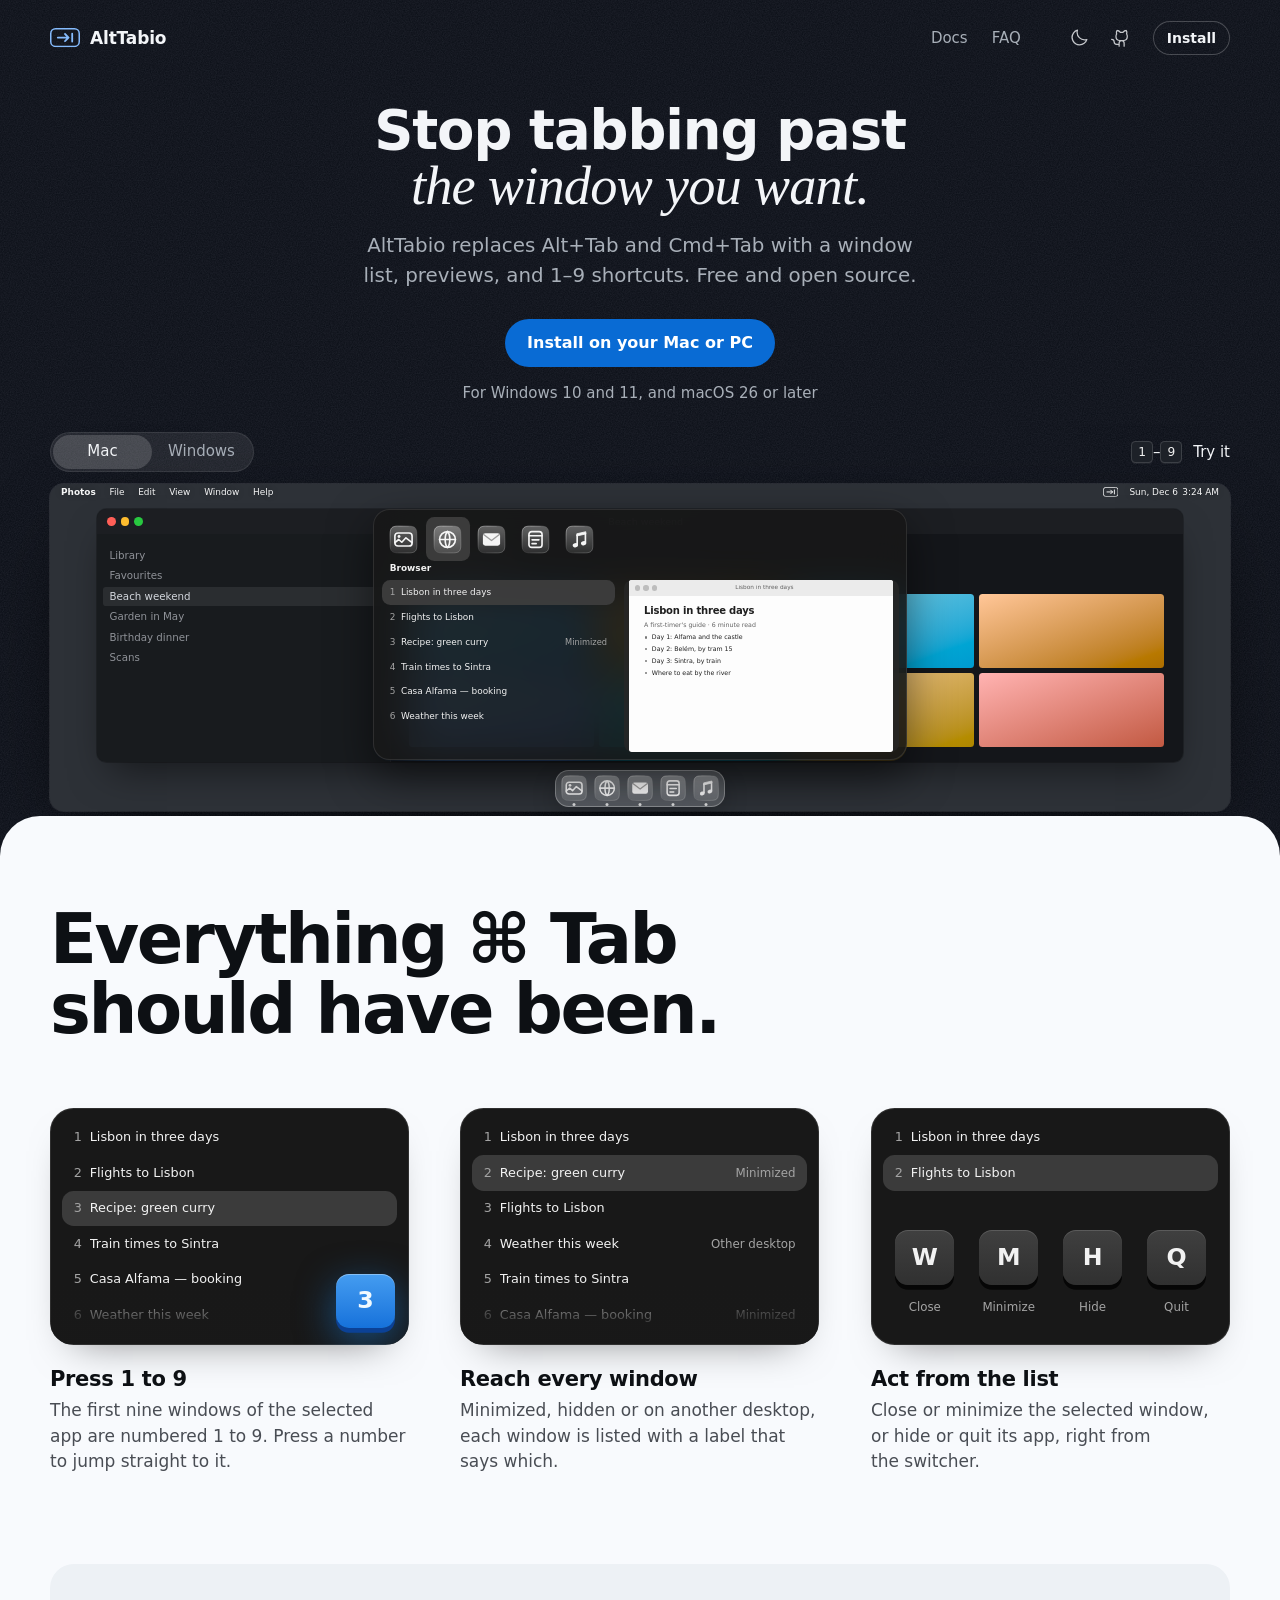
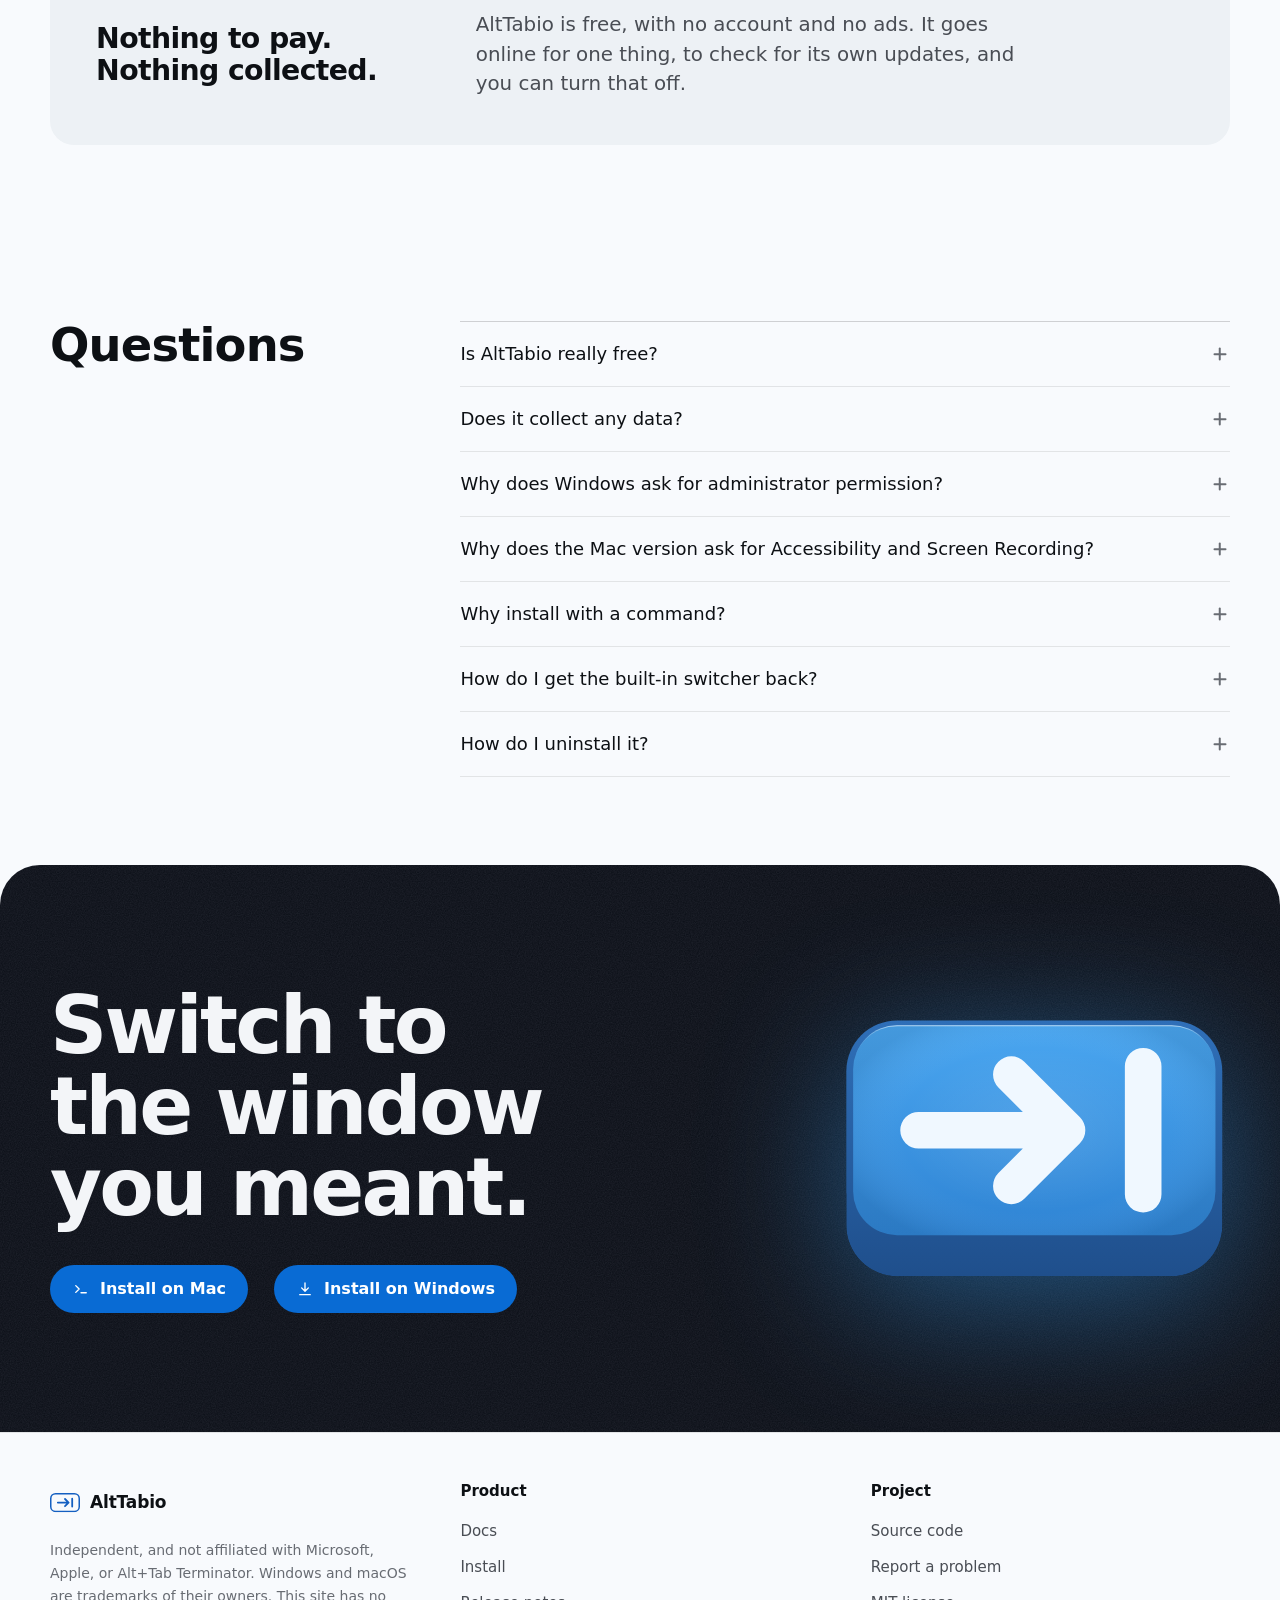
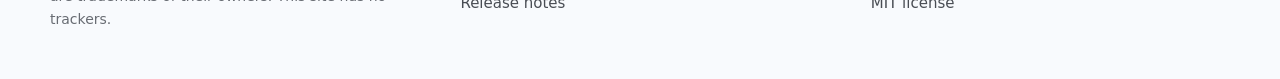
==== commit 9e0e6598: "docs/index: describe what the switcher adds on both platforms The subhead said AltTabio puts every w" ====
--- a/docs/index.html
+++ b/docs/index.html
@@ -3,7 +3,7 @@
 <head>
 <meta charset="utf-8" />
 <meta name="viewport" content="width=device-width, initial-scale=1" />
-<title>AltTabio: free Alt+Tab replacement for Windows and Mac</title>
+<title>AltTabio: free Alt+Tab and Cmd+Tab replacement</title>
 <meta name="description" content="AltTabio replaces Alt+Tab on Windows and Cmd+Tab on macOS with a window list, number-key shortcuts, and a preview. Free, open source, no telemetry." />
 <meta name="application-name" content="AltTabio" />
 <meta name="robots" content="index, follow, max-image-preview:large, max-snippet:-1, max-video-preview:-1" />
@@ -21,7 +21,7 @@
 <meta property="og:type" content="website" />
 <meta property="og:site_name" content="AltTabio" />
 <meta property="og:locale" content="en_US" />
-<meta property="og:title" content="AltTabio: free Alt+Tab replacement for Windows and Mac" />
+<meta property="og:title" content="AltTabio: free Alt+Tab and Cmd+Tab replacement" />
 <meta property="og:description" content="A window list, number-key shortcuts, and a preview. Replaces Alt+Tab on Windows and Cmd+Tab on macOS. Free and open source." />
 <meta property="og:url" content="https://vibeslop.github.io/AltTabio/" />
 <meta property="og:image" content="https://vibeslop.github.io/AltTabio/images/og-share.jpg" />
@@ -30,7 +30,7 @@
 <meta property="og:image:height" content="630" />
 <meta property="og:image:alt" content="AltTabio: Stop tabbing past the window you want. The Mac switcher open over a desktop, with numbered windows." />
 <meta name="twitter:card" content="summary_large_image" />
-<meta name="twitter:title" content="AltTabio: free Alt+Tab replacement for Windows and Mac" />
+<meta name="twitter:title" content="AltTabio: free Alt+Tab and Cmd+Tab replacement" />
 <meta name="twitter:description" content="A window list, number-key shortcuts, and a preview. Replaces Alt+Tab on Windows and Cmd+Tab on macOS." />
 <meta name="twitter:image" content="https://vibeslop.github.io/AltTabio/images/og-share.jpg" />
 <link rel="stylesheet" href="site.css" />
@@ -70,7 +70,7 @@
       "@type": "WebPage",
       "@id": "https://vibeslop.github.io/AltTabio/#webpage",
       "url": "https://vibeslop.github.io/AltTabio/",
-      "name": "AltTabio: free Alt+Tab replacement for Windows and Mac",
+      "name": "AltTabio: free Alt+Tab and Cmd+Tab replacement",
       "isPartOf": {"@id": "https://vibeslop.github.io/AltTabio/#website"},
       "about": {"@id": "https://vibeslop.github.io/AltTabio/#software"},
       "primaryImageOfPage": {"@type": "ImageObject", "url": "https://vibeslop.github.io/AltTabio/images/og-share.jpg"},
@@ -172,7 +172,7 @@
   <section class="stage hero" aria-labelledby="hero-title">
     <div class="wrap hero-copy">
       <h1 id="hero-title">Stop tabbing past <em>the window you want.</em></h1>
-      <p class="sub">AltTabio puts every window in Alt+Tab and Cmd+Tab. Press 1 to 9 to go straight to one. Free and open&nbsp;source.</p>
+      <p class="sub">AltTabio replaces Alt+Tab and Cmd+Tab with a window list, previews, and 1–9 shortcuts. Free and open&nbsp;source.</p>
       <div class="hero-get">
         <div class="get-mac">
           <div class="cmd hero-cmd">
@@ -243,7 +243,7 @@
               </div>
               <span class="fx-key lit">3</span>
             </div>
-            <h3>Press 1 to 9</h3><p>The first nine windows answer to 1 to 9. Press one and you're there, without stepping through the list.</p></div>
+            <h3>Press 1 to 9</h3><p>Keys 1 to 9 jump straight to the first nine windows, without stepping through the list.</p></div>
           <div class="for-mac" data-mode="mac">
             <div class="sw fx fx-more fx-pick" aria-hidden="true">
               <div class="fx-rows">
@@ -255,7 +255,7 @@
                 <div class="row"><span class="n">6</span><span class="t">Weather this week</span></div>              </div>
               <span class="fx-key lit">3</span>
             </div>
-            <h3>Press 1 to 9</h3><p>Each window of the selected app has a number beside it. Press it and you're there.</p></div>
+            <h3>Press 1 to 9</h3><p>The first nine windows of the selected app are numbered 1 to 9. Press a number to jump straight to it.</p></div>
         </li>
         <li>
           <div class="for-win" data-mode="windows">
@@ -289,7 +289,7 @@
               </div>
               <div class="fx-acts"><span class="fx-act"><span class="fx-key">F4</span><small>Close</small></span><span class="fx-act"><span class="fx-key">F5</span><small>Minimize</small></span><span class="fx-act"><span class="fx-key">F6</span><small>Maximize</small></span><span class="fx-act"><span class="fx-key">F8</span><small>Terminate</small></span></div>
             </div>
-            <h3>Act from the list</h3><p>Close, minimize, maximize or end the selected window's program without leaving the switcher.</p></div>
+            <h3>Act from the list</h3><p>Close, minimize, or maximize a window, or terminate its app, without leaving the switcher.</p></div>
           <div class="for-mac" data-mode="mac">
             <div class="sw fx" aria-hidden="true">
               <div class="fx-rows">
@@ -302,8 +302,8 @@
         </li>
       </ul>
       <div id="about" class="pledge thirds">
-        <h2>Nothing to pay. Nothing sent.</h2>
-        <p>AltTabio is free, with no account and no ads. It goes online for one thing, to check for its own updates, and you can switch that off.</p>
+        <h2>Nothing to pay. Nothing collected.</h2>
+        <p>AltTabio is free, with no account and no ads. It goes online for one thing, to check for its own updates, and you can turn that off.</p>
       </div>
     </div>
   </section>
@@ -349,7 +349,7 @@
   <section class="stage closing sheet-up" id="install" aria-labelledby="closing-title">
     <div class="wrap closing-grid">
       <div>
-      <h2 id="closing-title" class="display">Every window, one key away.</h2>
+      <h2 id="closing-title" class="display">Switch to the window you meant.</h2>
       <div class="cmd closing-cmd only-mac">
         <span class="p" aria-hidden="true">$</span>
         <code id="closing-install-cmd">curl -fsSL https://vibeslop.github.io/AltTabio/install.sh | sh</code>
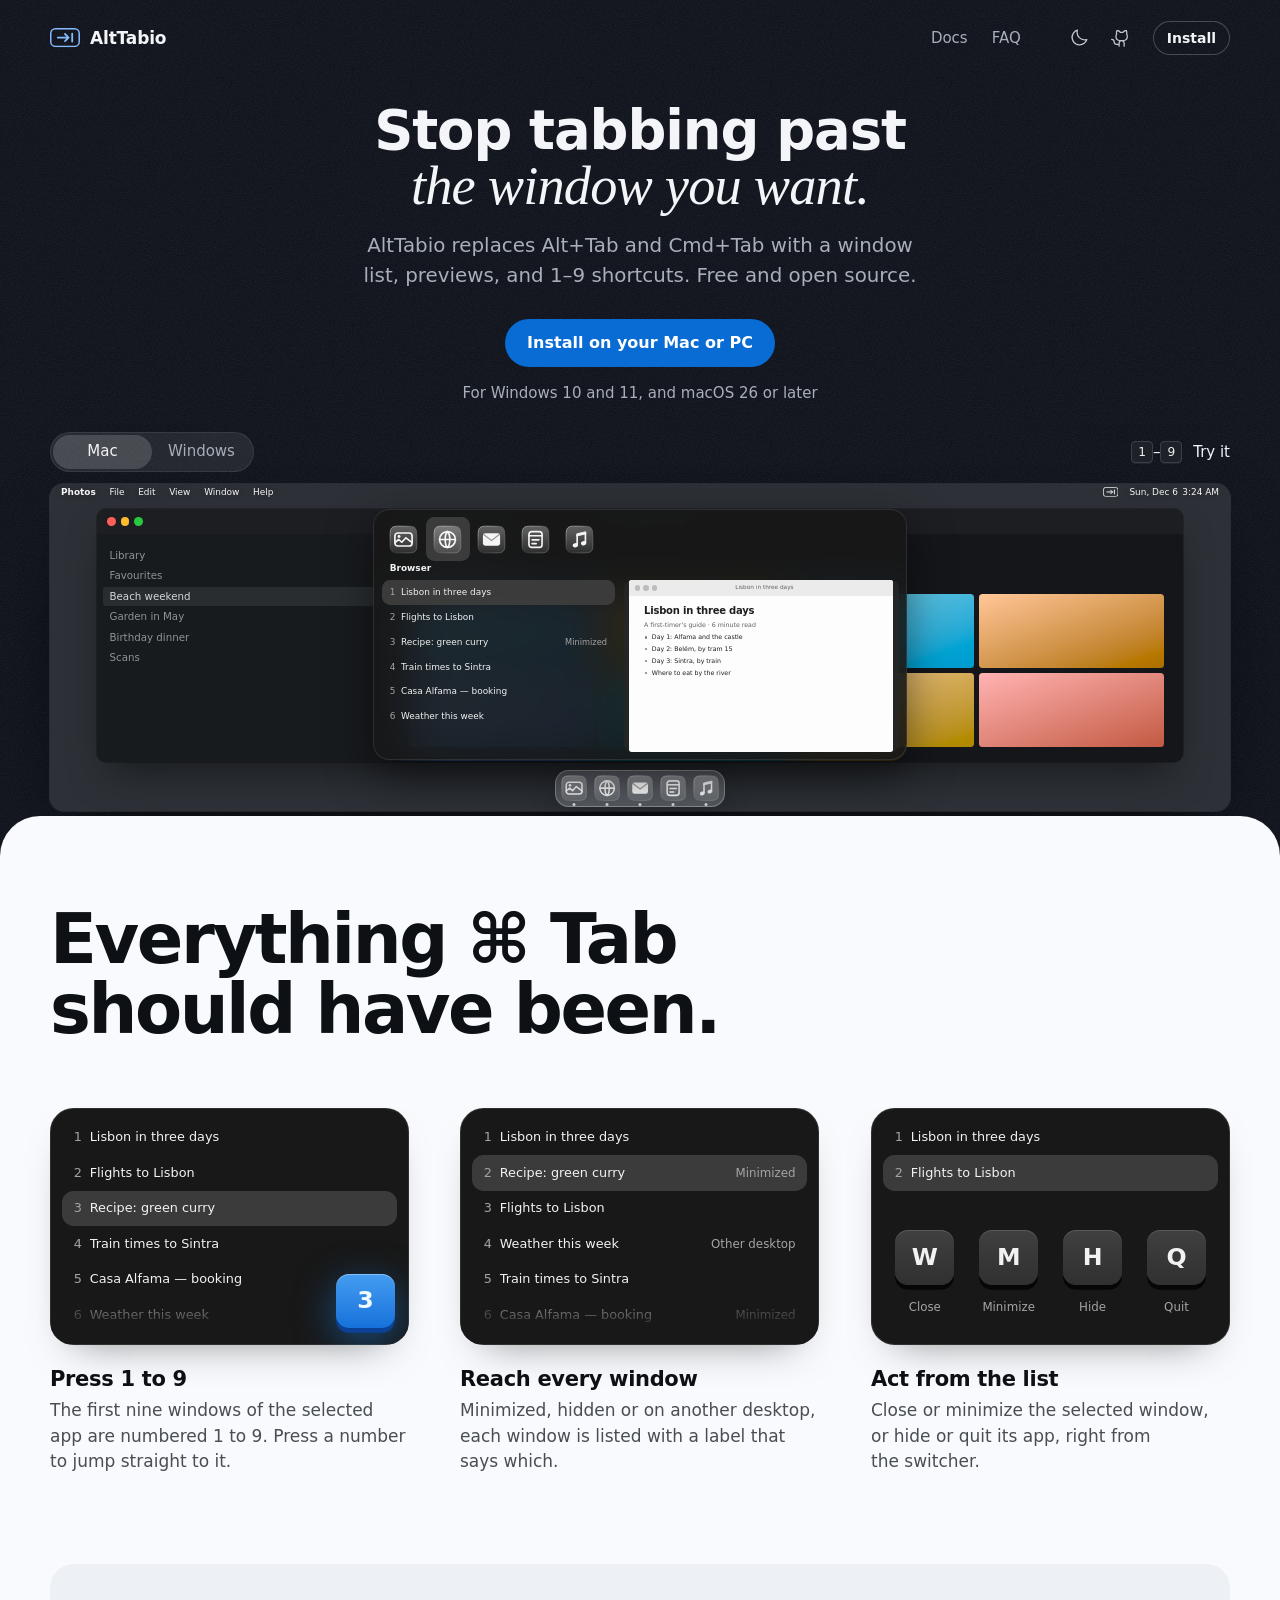
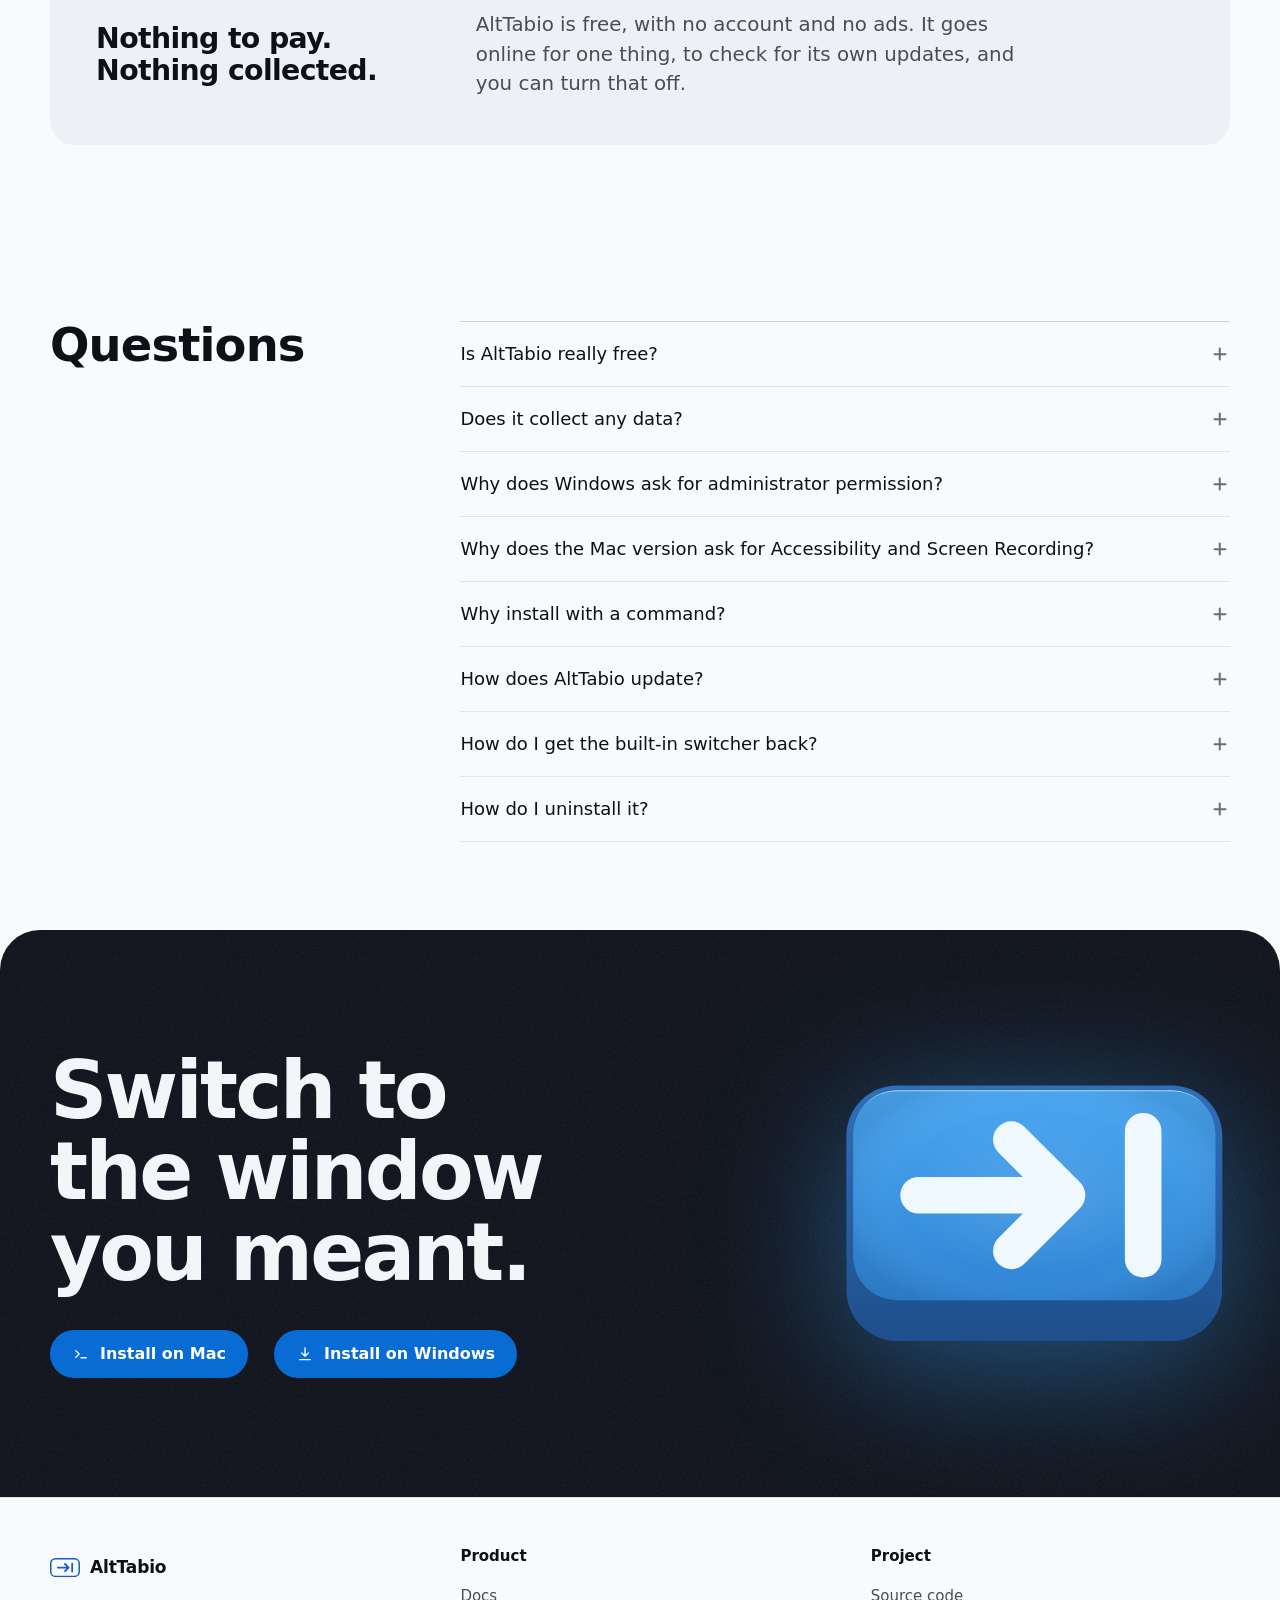
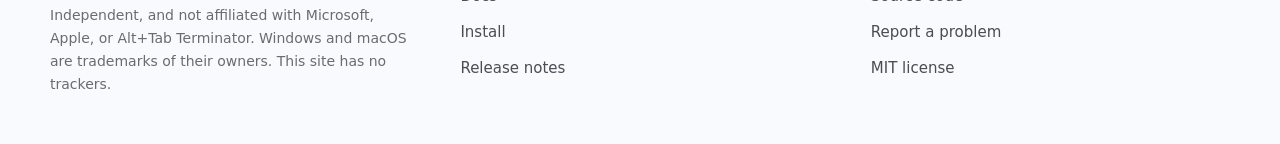
==== commit a96ba100: "docs/index: say how to run the install command and what it does The note under the install command s" ====
--- a/docs/index.html
+++ b/docs/index.html
@@ -114,14 +114,14 @@
       "@type": "FAQPage",
       "@id": "https://vibeslop.github.io/AltTabio/#faq-schema",
       "mainEntity": [
-        {"@type": "Question", "name": "Is AltTabio really free?", "acceptedAnswer": {"@type": "Answer", "text": "Yes. AltTabio is open-source software under the MIT license. There is no trial, no ads, no account, and no paid version."}},
-        {"@type": "Question", "name": "Does AltTabio collect any data?", "acceptedAnswer": {"@type": "Answer", "text": "No. The app has no analytics. It contacts GitHub only to check for and download its own updates, and those requests carry nothing about your windows, what you type, or your settings. You can turn automatic updates off in Settings and still check by hand. The source code is public, so anyone can check."}},
-        {"@type": "Question", "name": "Will AltTabio slow down my computer?", "acceptedAnswer": {"@type": "Answer", "text": "It is a small native program written in Rust. The switcher waits for the shortcut; update checks and downloads run in the background."}},
+        {"@type": "Question", "name": "Is AltTabio really free?", "acceptedAnswer": {"@type": "Answer", "text": "Yes. AltTabio is open-source software under the MIT license. No trial, no ads, no account, and no paid version."}},
+        {"@type": "Question", "name": "Does it collect any data?", "acceptedAnswer": {"@type": "Answer", "text": "No. AltTabio has no tracking. It contacts GitHub only to check for and download its own updates, and those requests send nothing about your windows, what you type, or your settings. You can turn automatic updates off in Settings and still check yourself. The source code is public, so anyone can read it."}},
         {"@type": "Question", "name": "Why does Windows ask for administrator permission?", "acceptedAnswer": {"@type": "Answer", "text": "AltTabio needs it to see Alt+Tab before Windows does and to close a frozen program when you ask. Those are the only reasons."}},
-        {"@type": "Question", "name": "Why does the Mac version ask for Accessibility and Screen Recording?", "acceptedAnswer": {"@type": "Answer", "text": "Accessibility lets AltTabio see Cmd+Tab before macOS does and raise, minimize, or close windows. Screen Recording is only for window previews, and AltTabio asks for it after your first Cmd+Tab. Without it the list still works."}},
-        {"@type": "Question", "name": "Why install AltTabio with a command?", "acceptedAnswer": {"@type": "Answer", "text": "Having Apple or Windows vouch for an app costs its developer a yearly fee, and AltTabio doesn't pay it. So a copy downloaded in a browser is blocked on a Mac and comes with a warning on Windows. The install command checks that the download really is AltTabio's, then installs it. On a Mac every release is signed the same way, so macOS keeps your permissions across updates. It takes a minute. On a Mac, press Cmd+Space, type Terminal and press Return. On Windows, press Start, type PowerShell and press Enter. Then paste the command and press Return or Enter."}},
-        {"@type": "Question", "name": "How do I get the built-in switcher back?", "acceptedAnswer": {"@type": "Answer", "text": "On Windows, right-click the AltTabio tray icon and choose Exit. On a Mac, quit AltTabio from its menu bar icon, or turn off Replace Cmd+Tab in its settings. On Windows you can also replace only Alt+Tab or only Win+Tab."}},
-        {"@type": "Question", "name": "How do I uninstall AltTabio?", "acceptedAnswer": {"@type": "Answer", "text": "On Windows, turn off Start at sign-in if you enabled it, exit from the tray icon, and delete the folder. On a Mac, turn off Launch at login, quit AltTabio, delete AltTabio.app, and remove its settings folder and permissions."}}
+        {"@type": "Question", "name": "Why does the Mac version ask for Accessibility and Screen Recording?", "acceptedAnswer": {"@type": "Answer", "text": "Accessibility lets AltTabio see Cmd+Tab before macOS does and raise, minimize, or close windows. Screen Recording is only for window previews, which are never saved or sent. AltTabio asks for it after your first Cmd+Tab, and the list still works without it."}},
+        {"@type": "Question", "name": "Why install with a command?", "acceptedAnswer": {"@type": "Answer", "text": "Apple and Windows block or warn about browser downloads unless a developer pays a yearly fee, and AltTabio doesn't. The install command downloads the latest release from GitHub over HTTPS, verifies AltTabio's own signature before installing anything, puts the app in Applications or Program Files, and opens it. Every Mac release is signed with the same certificate, so macOS keeps your permissions across updates. It takes a minute. On a Mac, press Cmd+Space, type Terminal, and press Return. On Windows, press Start, type PowerShell, and press Enter. Then paste the command and press Return or Enter. Prefer not to run a command? You can download and verify it by hand on a Mac or on Windows."}},
+        {"@type": "Question", "name": "How does AltTabio update?", "acceptedAnswer": {"@type": "Answer", "text": "AltTabio checks GitHub once a day, installs newer releases automatically, and restarts while your computer is idle. You don't need to run the install command again. You can turn automatic updates off in Settings and check from the tray or menu bar icon instead."}},
+        {"@type": "Question", "name": "How do I get the built-in switcher back?", "acceptedAnswer": {"@type": "Answer", "text": "On Windows, right-click the AltTabio tray icon and choose Exit, or turn off Replace Alt+Tab or Replace Win+Tab in Settings. On a Mac, quit AltTabio from its menu bar icon, or turn off replacing Cmd+Tab in Settings."}},
+        {"@type": "Question", "name": "How do I uninstall it?", "acceptedAnswer": {"@type": "Answer", "text": "On Windows, turn off Start at sign-in if you enabled it, exit from the tray icon, and delete its folder (C:\\Program Files\\AltTabio by default). On a Mac, turn off Launch at login, quit AltTabio, delete AltTabio.app, and remove its settings and permissions. The docs have the command for that."}}
       ]
     }
   ]
@@ -185,7 +185,7 @@
             </button>
             <span class="sr-only copy-status" aria-live="polite"></span>
           </div>
-          <p class="hero-meta">Paste it into <a href="#faq-terminal">Terminal</a> · Checks the download is genuine · macOS 26 or later</p>
+          <p class="hero-meta">Paste into Terminal and press Return · macOS 26 or later · <a href="#faq-terminal">Why a command?</a></p>
         </div>
         <div class="get-win">
           <div class="cmd hero-cmd">
@@ -198,7 +198,7 @@
             </button>
             <span class="sr-only copy-status" aria-live="polite"></span>
           </div>
-          <p class="hero-meta">Paste it into <a href="#faq-terminal">PowerShell</a> · Checks the download is genuine · Windows 10 and 11</p>
+          <p class="hero-meta">Paste into PowerShell and press Enter · Windows 10 and 11 · <a href="#faq-terminal">Why a command?</a></p>
         </div>
         <div class="get-other">
           <div class="cta"><a class="btn only-other" href="#install">Install on your Mac or PC</a></div>
@@ -316,11 +316,11 @@
       <div class="faq">
         <details>
           <summary>Is AltTabio really free?<span class="plus" aria-hidden="true"></span></summary>
-          <div class="ans"><p>Yes. AltTabio is open-source software under the MIT license. There is no trial, no ads, no account, and no paid version.</p></div>
+          <div class="ans"><p>Yes. AltTabio is open-source software under the MIT license. No trial, no ads, no account, and no paid version.</p></div>
         </details>
         <details>
           <summary>Does it collect any data?<span class="plus" aria-hidden="true"></span></summary>
-          <div class="ans"><p>No. The app has no analytics. It contacts GitHub only to check for and download its own updates, and those requests carry nothing about your windows, what you type, or your settings. You can turn automatic updates off in Settings and still check by hand. The <a href="https://github.com/vibeslop/AltTabio">source code</a> is public, so anyone can check.</p></div>
+          <div class="ans"><p>No. AltTabio has no tracking. It contacts GitHub only to check for and download its own updates, and those requests send nothing about your windows, what you type, or your settings. You can turn automatic updates off in Settings and still check yourself. The <a href="https://github.com/vibeslop/AltTabio">source code</a> is public, so anyone can read it.</p></div>
         </details>
         <details>
           <summary>Why does Windows ask for administrator permission?<span class="plus" aria-hidden="true"></span></summary>
@@ -328,19 +328,23 @@
         </details>
         <details>
           <summary>Why does the Mac version ask for Accessibility and Screen Recording?<span class="plus" aria-hidden="true"></span></summary>
-          <div class="ans"><p>Accessibility lets AltTabio see Cmd+Tab before macOS does and raise, minimize, or close windows. Screen Recording is only for window previews, and AltTabio asks for it after your first Cmd+Tab. Without it the list still works.</p></div>
+          <div class="ans"><p>Accessibility lets AltTabio see Cmd+Tab before macOS does and raise, minimize, or close windows. Screen Recording is only for window previews, which are never saved or sent. AltTabio asks for it after your first Cmd+Tab, and the list still works without it.</p></div>
         </details>
         <details id="faq-terminal">
           <summary>Why install with a command?<span class="plus" aria-hidden="true"></span></summary>
-          <div class="ans"><p>Having Apple or Windows vouch for an app costs its developer a yearly fee, and AltTabio doesn't pay it. So a copy downloaded in a browser is blocked on a Mac and comes with a warning on Windows. The install command checks that the download really is AltTabio's, then installs it. On a Mac every release is signed the same way, so macOS keeps your permissions across updates.</p><p>It takes a minute. On a Mac, press ⌘&nbsp;Space, type Terminal and press Return. On Windows, press Start, type PowerShell and press Enter. Then paste the command and press Return or Enter.</p><p>You can also download it and check it by hand, on a <a href="docs/#manual-mac">Mac</a> or on <a href="docs/#download-windows">Windows</a>.</p></div>
+          <div class="ans"><p>Apple and Windows block or warn about browser downloads unless a developer pays a yearly fee, and AltTabio doesn't. The install command downloads the latest release from GitHub over HTTPS, verifies AltTabio's own signature before installing anything, puts the app in Applications or Program Files, and opens it. Every Mac release is signed with the same certificate, so macOS keeps your permissions across updates.</p><p>It takes a minute. On a Mac, press Cmd+Space, type Terminal, and press Return. On Windows, press Start, type PowerShell, and press Enter. Then paste the command and press Return or Enter.</p><p>Prefer not to run a command? You can download and verify it by hand on a <a href="docs/#manual-mac">Mac</a> or on <a href="docs/#download-windows">Windows</a>.</p></div>
+        </details>
+        <details>
+          <summary>How does AltTabio update?<span class="plus" aria-hidden="true"></span></summary>
+          <div class="ans"><p>AltTabio checks GitHub once a day, installs newer releases automatically, and restarts while your computer is idle. You don't need to run the install command again. You can turn automatic updates off in Settings and check from the tray or menu bar icon instead.</p></div>
         </details>
         <details>
           <summary>How do I get the built-in switcher back?<span class="plus" aria-hidden="true"></span></summary>
-          <div class="ans"><p>On Windows, right-click the AltTabio tray icon and choose Exit. On a Mac, quit AltTabio from its menu bar icon, or turn off Replace ⌘ Tab in its settings.</p><p>On Windows you can also replace only Alt+Tab or only Win+Tab.</p></div>
+          <div class="ans"><p>On Windows, right-click the AltTabio tray icon and choose Exit, or turn off Replace Alt+Tab or Replace Win+Tab in Settings.</p><p>On a Mac, quit AltTabio from its menu bar icon, or turn off replacing Cmd+Tab in Settings.</p></div>
         </details>
         <details>
           <summary>How do I uninstall it?<span class="plus" aria-hidden="true"></span></summary>
-          <div class="ans"><p>On Windows, turn off <strong>Start at sign-in</strong> if you enabled it, exit from the tray icon, and delete the folder.</p><p>On a Mac, turn off Launch at login, quit AltTabio, delete <code class="inline">AltTabio.app</code>, and remove its settings and permissions. The <a href="docs/#uninstall">docs</a> have the commands.</p></div>
+          <div class="ans"><p>On Windows, turn off Start at sign-in if you enabled it, exit from the tray icon, and delete its folder (<code class="inline">C:\Program Files\AltTabio</code> by default).</p><p>On a Mac, turn off Launch at login, quit AltTabio, delete <code class="inline">AltTabio.app</code>, and remove its settings and permissions. The <a href="docs/#uninstall">docs</a> have the command for that.</p></div>
         </details>
       </div>
     </div>
